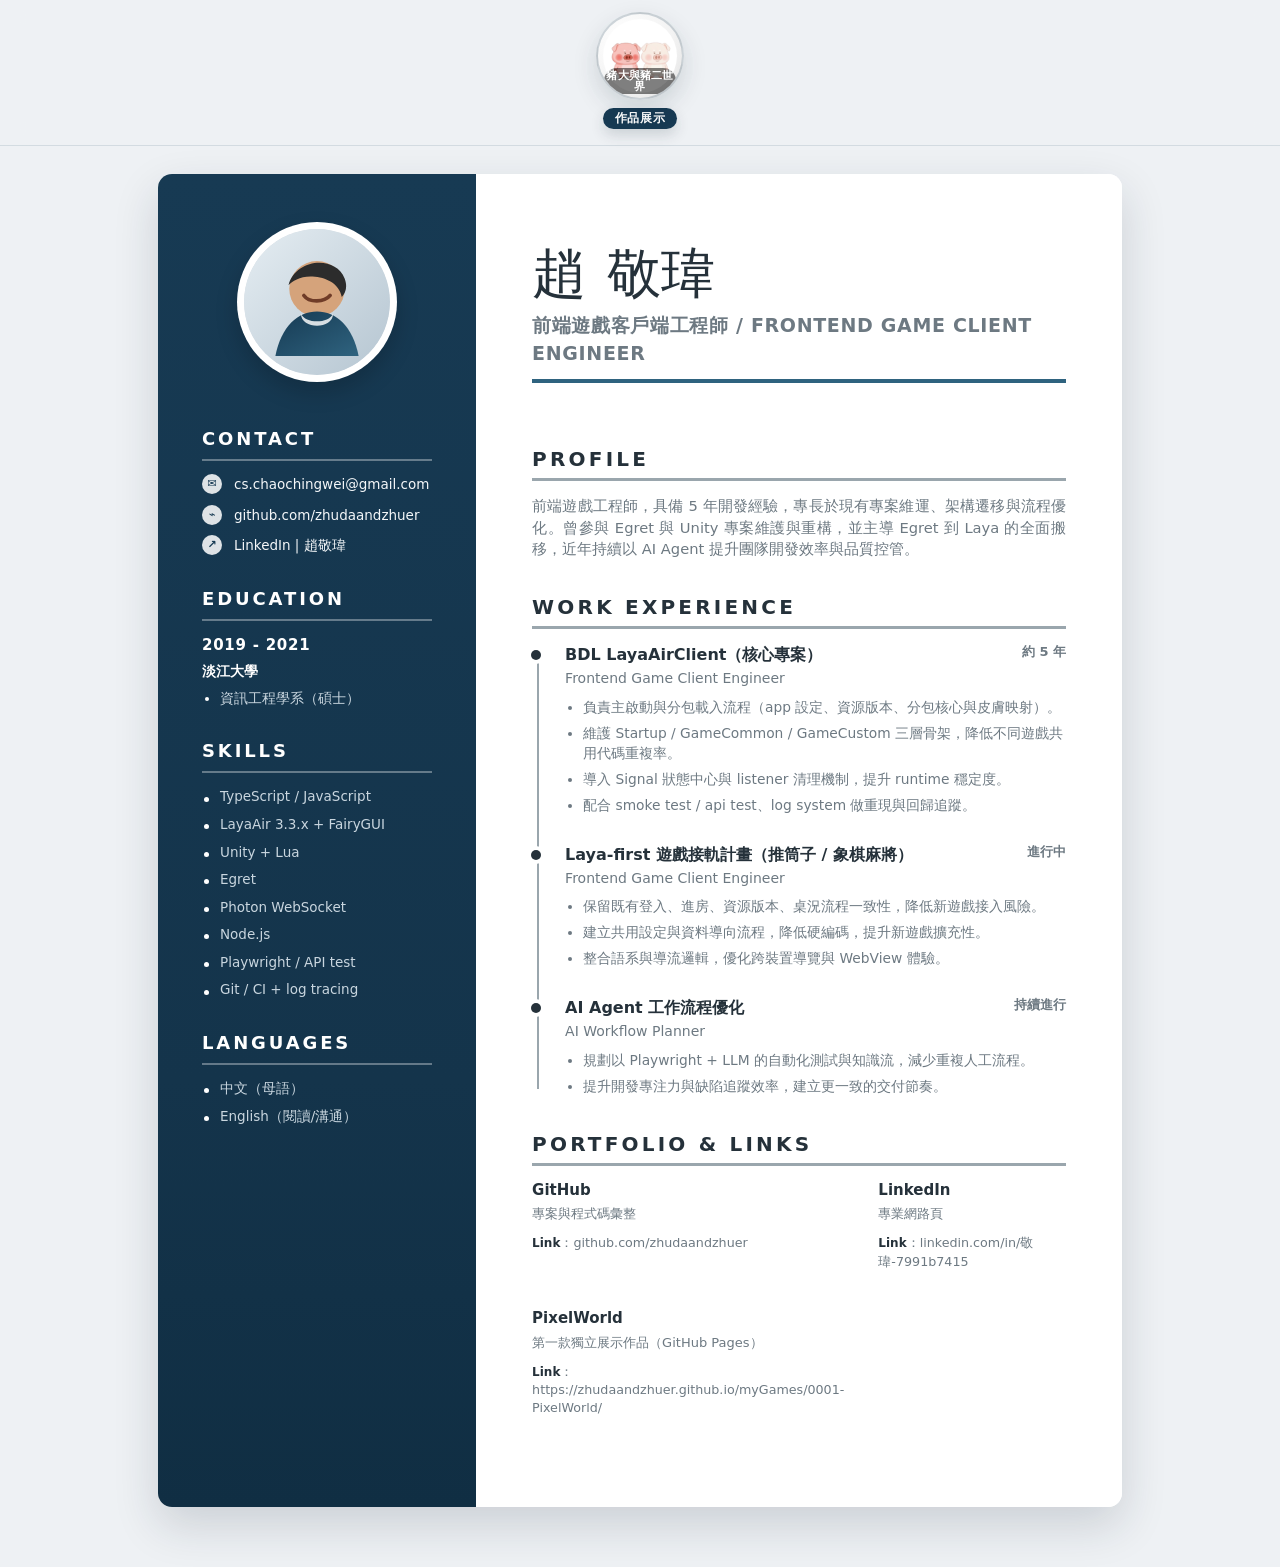
==== index.html @ 130a4094 "feat add game showcase badge and pulse on homepage entry" ====
<!doctype html>
<html lang="zh-Hant">
<head>
  <meta charset="utf-8" />
  <meta name="viewport" content="width=device-width, initial-scale=1" />
  <title>趙敬瑋 履歷 | Resume</title>
  <meta
    name="description"
    content="趙敬瑋的個人履歷，前端遊戲開發（LayaAir、Unity、TypeScript）"
  />
  <style>
    :root {
      --ink: #25313a;
      --muted: #6d7982;
      --line: #9aa6ad;
      --navy: #173a53;
      --navy-2: #214b67;
      --paper: #ffffff;
      --canvas: #eef1f4;
      --accent: #2f637f;
      --sidebar-text: #f4f7f9;
      --sidebar-soft: #c9d6df;
      --shadow: 0 18px 45px rgba(22, 39, 54, .16);
      --radius: 14px;
      --font: Inter, ui-sans-serif, system-ui, -apple-system, BlinkMacSystemFont, "Segoe UI", Arial, "Noto Sans TC", sans-serif;
    }

    * { box-sizing: border-box; }

    html { scroll-behavior: smooth; }

    body {
      margin: 0;
      background: var(--canvas);
      color: var(--ink);
      font-family: var(--font);
      line-height: 1.45;
    }

    a {
      color: inherit;
      text-decoration: none;
      text-underline-offset: 3px;
    }

    a:hover,
    a:focus-visible {
      text-decoration: underline;
    }

    .toolbar {
      position: sticky;
      top: 0;
      z-index: 10;
      display: flex;
      justify-content: center;
      align-items: center;
      gap: 10px;
      padding: 12px 12px 16px;
      background: rgba(238, 241, 244, .86);
      backdrop-filter: blur(12px);
      border-bottom: 1px solid rgba(23, 58, 83, .12);
    }

    .toolbar .game-entry-cta {
      display: inline-flex;
      flex-direction: column;
      align-items: center;
      gap: 8px;
    }

    .toolbar a {
      width: 88px;
      height: 88px;
      border: 2px solid rgba(23, 58, 83, .2);
      border-radius: 50%;
      background: #fff;
      color: inherit;
      display: inline-flex;
      align-items: center;
      justify-content: center;
      text-decoration: none;
      box-shadow: 0 10px 24px rgba(22, 39, 54, .15);
      overflow: hidden;
      padding: 0;
      position: relative;
      transition: transform .15s ease, border-color .15s ease, box-shadow .15s ease;
    }

    .toolbar a:hover,
    .toolbar a:focus-visible {
      transform: translateY(-1px);
      border-color: var(--accent);
      box-shadow: 0 14px 24px rgba(22, 39, 54, .2);
      outline: none;
    }

    .toolbar .game-pulse {
      position: absolute;
      inset: -6px;
      border-radius: 50%;
      border: 2px solid rgba(47, 99, 127, 0.22);
      pointer-events: none;
      animation: game-pulse-ring 2.2s infinite;
    }

    .toolbar a::before {
      content: "";
      position: absolute;
      inset: 6px;
      border: 1px solid rgba(47, 99, 127, 0.22);
      border-radius: 50%;
      background: radial-gradient(circle at 30% 30%, rgba(255, 255, 255, 0.95), rgba(230, 230, 230, 0.75) 50%, rgba(210, 210, 210, 0.55) 100%);
      pointer-events: none;
    }

    .toolbar a:hover::before,
    .toolbar a:focus-visible::before {
      border-color: rgba(47, 99, 127, 0.45);
    }

    .toolbar .game-entry-wrap:hover .game-pulse,
    .toolbar .game-entry-wrap:focus-visible .game-pulse {
      animation-duration: 1.2s;
    }

    .toolbar .game-entry {
      width: calc(100% - 10px);
      height: calc(100% - 10px);
      object-fit: cover;
      object-position: center;
      display: block;
      border-radius: 50%;
      margin: 5px;
      position: relative;
      z-index: 2;
    }

    .toolbar .game-entry-label {
      position: absolute;
      width: 1px;
      height: 1px;
      padding: 0;
      margin: -1px;
      overflow: hidden;
      clip: rect(0, 0, 0, 0);
      border: 0;
      white-space: nowrap;
    }

    .toolbar .game-entry-wrap {
      position: relative;
      width: 88px;
      height: 88px;
      border-radius: 50%;
      display: inline-flex;
      align-items: center;
      justify-content: center;
      overflow: hidden;
      background: radial-gradient(circle at 30% 30%, #ffffff, #f3f3f3 60%, #dedede 100%);
      text-decoration: none;
    }

    .toolbar .game-entry-wrap:hover {
      text-decoration: none;
    }

    .toolbar .game-entry-wrap::after {
      content: "豬大與豬二世界";
      position: absolute;
      inset: auto 6px 4px 6px;
      padding: 2px 0;
      background: rgba(0, 0, 0, .5);
      border-radius: 999px;
      color: #fff;
      font-size: 11px;
      font-weight: 700;
      line-height: 1;
      text-align: center;
      letter-spacing: .02em;
      pointer-events: none;
      z-index: 3;
    }

    .toolbar .game-entry-badge {
      background: #173a53;
      color: #fff;
      border-radius: 999px;
      padding: 4px 12px;
      font: 700 12px/1.1 var(--font);
      letter-spacing: .06em;
      text-transform: uppercase;
      box-shadow: 0 6px 14px rgba(22, 39, 54, .16);
    }

    @keyframes game-pulse-ring {
      0% {
        transform: scale(0.92);
        opacity: .65;
      }
      72% {
        transform: scale(1.2);
        opacity: 0;
      }
      100% {
        transform: scale(0.92);
        opacity: 0;
      }
    }

    .sheet {
      width: min(100%, 1000px);
      margin: 28px auto 60px;
      padding: 0 18px;
    }

    .resume {
      width: 100%;
      min-height: 1180px;
      display: grid;
      grid-template-columns: 33% 67%;
      background: var(--paper);
      border-radius: var(--radius);
      overflow: hidden;
      box-shadow: var(--shadow);
    }

    .sidebar {
      background: linear-gradient(180deg, var(--navy), #14344b 68%, #102e43);
      color: var(--sidebar-text);
      padding: 48px 44px 44px;
    }

    .main {
      padding: 74px 56px 48px;
      background: #fff;
    }

    .avatar {
      width: 160px;
      height: 160px;
      margin: 0 auto 48px;
      border-radius: 50%;
      padding: 7px;
      background: #fff;
      box-shadow: 0 10px 22px rgba(0,0,0,.18);
    }

    .avatar svg {
      width: 100%;
      height: 100%;
      display: block;
      border-radius: 50%;
      background: #d7dfe5;
    }

    .section {
      margin: 0 0 34px;
    }

    .main .section {
      margin-bottom: 38px;
    }

    .section-title {
      margin: 0 0 14px;
      font-size: 20px;
      letter-spacing: .16em;
      text-transform: uppercase;
      font-weight: 900;
      line-height: 1;
    }

    .sidebar .section-title {
      color: #fff;
      padding-bottom: 11px;
      border-bottom: 2px solid rgba(255,255,255,.34);
      font-size: 18px;
    }

    .main .section-title {
      color: var(--ink);
      padding-bottom: 9px;
      border-bottom: 3px solid var(--line);
    }

    .hero {
      margin-bottom: 66px;
    }

    .name {
      margin: 0;
      font-size: clamp(37px, 5vw, 54px);
      line-height: .98;
      letter-spacing: .015em;
      font-weight: 900;
      text-transform: uppercase;
    }

    .name span {
      font-weight: 350;
    }

    .role {
      width: fit-content;
      margin: 11px 0 0;
      padding-bottom: 12px;
      border-bottom: 4px solid var(--accent);
      color: var(--muted);
      font-size: 19px;
      letter-spacing: .035em;
      text-transform: uppercase;
      font-weight: 650;
    }

    .contact-list,
    .plain-list,
    .bullet-list {
      list-style: none;
      padding: 0;
      margin: 0;
    }

    .contact-list li { margin: 11px 0; }

    .contact-link {
      display: grid;
      grid-template-columns: 22px 1fr;
      gap: 10px;
      align-items: start;
      color: var(--sidebar-text);
      font-size: 13.5px;
      word-break: break-word;
    }

    .icon {
      display: inline-flex;
      align-items: center;
      justify-content: center;
      width: 20px;
      height: 20px;
      margin-top: -1px;
      border-radius: 50%;
      color: var(--navy);
      background: rgba(255,255,255,.86);
      font-size: 11px;
      font-weight: 900;
      flex: 0 0 auto;
    }

    .edu-item { margin: 0 0 23px; }

    .years {
      display: block;
      color: #fff;
      font-size: 15px;
      font-weight: 900;
      letter-spacing: .05em;
    }

    .school {
      margin: 4px 0 3px;
      color: #fff;
      font-size: 14px;
      font-weight: 900;
      text-transform: uppercase;
    }

    .small-bullets {
      margin: 8px 0 0;
      padding-left: 18px;
      color: var(--sidebar-soft);
      font-size: 13.5px;
    }

    .small-bullets li { margin: 4px 0; }

    .plain-list li {
      position: relative;
      margin: 8px 0;
      padding-left: 18px;
      color: var(--sidebar-soft);
      font-size: 13.5px;
    }

    .plain-list li::before,
    .small-bullets li::marker {
      color: #fff;
    }

    .plain-list li::before {
      content: "";
      position: absolute;
      top: .68em;
      left: 2px;
      width: 5px;
      height: 5px;
      border-radius: 50%;
      background: #fff;
    }

    .profile-text {
      margin: 0;
      color: var(--muted);
      font-size: 14.7px;
      text-align: justify;
    }

    .timeline {
      position: relative;
      margin: 0;
      padding: 0 0 0 33px;
      list-style: none;
    }

    .timeline::before {
      content: "";
      position: absolute;
      top: 7px;
      bottom: 7px;
      left: 5px;
      width: 2px;
      background: var(--line);
    }

    .job {
      position: relative;
      margin: 0 0 28px;
      padding-left: 0;
    }

    .job::before {
      content: "";
      position: absolute;
      top: 7px;
      left: -34px;
      width: 10px;
      height: 10px;
      border-radius: 50%;
      background: var(--ink);
      box-shadow: 0 0 0 4px #fff;
    }

    .job-head {
      display: grid;
      grid-template-columns: 1fr auto;
      gap: 20px;
      align-items: start;
      margin-bottom: 8px;
    }

    .company {
      display: block;
      color: var(--ink);
      font-weight: 900;
      font-size: 16px;
    }

    .job-title {
      display: block;
      color: var(--muted);
      font-size: 14px;
      margin-top: 2px;
    }

    .date {
      color: var(--muted);
      font-size: 13px;
      font-weight: 800;
      text-transform: uppercase;
      white-space: nowrap;
    }

    .bullet-list {
      margin: 0;
      padding-left: 18px;
      list-style: disc;
      color: var(--muted);
      font-size: 13.8px;
    }

    .bullet-list li { margin: 6px 0; }

    .references {
      display: grid;
      grid-template-columns: repeat(2, 1fr);
      gap: 34px;
    }

    .reference-card h3 {
      margin: 0 0 4px;
      color: var(--ink);
      font-size: 15px;
    }

    .reference-card .position {
      color: var(--muted);
      font-size: 13px;
      margin-bottom: 10px;
    }

    .reference-card p {
      margin: 3px 0;
      color: var(--muted);
      font-size: 12.7px;
    }

    .reference-card strong {
      color: var(--ink);
      font-size: 12px;
    }

    [data-edit="true"][contenteditable="true"] {
      outline: 1.5px dashed rgba(47, 99, 127, .55);
      outline-offset: 3px;
      border-radius: 4px;
      background: rgba(47, 99, 127, .06);
    }

    .editing-tip {
      display: none;
      position: fixed;
      right: 18px;
      bottom: 18px;
      z-index: 11;
      max-width: 320px;
      padding: 12px 14px;
      border-radius: 12px;
      background: #fff;
      color: var(--ink);
      box-shadow: var(--shadow);
      font-size: 13px;
      border: 1px solid rgba(23, 58, 83, .16);
    }

    body.is-editing .editing-tip { display: block; }

    @media (max-width: 800px) {
      .toolbar {
        flex-wrap: wrap;
      }

      .sheet {
        margin-top: 14px;
        padding: 0;
      }

      .resume {
        grid-template-columns: 1fr;
        border-radius: 0;
      }

      .sidebar,
      .main {
        padding: 34px 28px;
      }

      .avatar {
        width: 126px;
        height: 126px;
        margin-bottom: 28px;
      }

      .hero { margin-bottom: 38px; }

      .job-head {
        grid-template-columns: 1fr;
        gap: 2px;
      }

      .date { white-space: normal; }

      .references {
        grid-template-columns: 1fr;
        gap: 20px;
      }
    }

    @page {
      size: A4;
      margin: 0;
    }

    @media print {
      html,
      body {
        width: 210mm;
        min-height: 297mm;
        background: #fff;
      }

      body {
        -webkit-print-color-adjust: exact;
        print-color-adjust: exact;
      }

      .toolbar,
      .editing-tip {
        display: none !important;
      }

      .sheet {
        width: 210mm;
        margin: 0;
        padding: 0;
      }

      .resume {
        min-height: 297mm;
        border-radius: 0;
        box-shadow: none;
      }

      .sidebar {
        padding: 39px 34px 34px;
      }

      .main {
        padding: 61px 42px 38px;
      }

      .avatar {
        width: 132px;
        height: 132px;
        margin-bottom: 34px;
      }

      .name { font-size: 40px; }
      .role { font-size: 15px; }
      .section-title { font-size: 16px; }
      .sidebar .section-title { font-size: 15px; }
      .profile-text, .bullet-list { font-size: 12px; }
      .contact-link, .plain-list li, .small-bullets { font-size: 11.5px; }
      .job { margin-bottom: 19px; }

      a { text-decoration: none !important; }
      [contenteditable="true"] { outline: none !important; background: transparent !important; }
    }
  </style>
</head>
<body>
  <div class="toolbar" aria-label="Game entry">
    <div class="game-entry-cta">
      <a
        class="game-entry-wrap"
        href="https://zhudaandzhuer.github.io/myGames/0001-PixelWorld/index.html"
        target="_blank"
        rel="noopener"
        title="前往 PixelWorld 單機版（作品展示）"
        aria-label="前往 PixelWorld 單機版（作品展示）">
        <span class="game-pulse" aria-hidden="true"></span>
        <img
          class="game-entry"
          src="./myGames/0001-PixelWorld/images/zhuda-zhuer-favicon-256.png"
          alt="PixelWorld 遊戲按鈕">
        <span class="game-entry-label">前往 PixelWorld 單機版</span>
      </a>
      <span class="game-entry-badge">作品展示</span>
    </div>
  </div>

  <main class="sheet">
    <article class="resume" id="resume" itemscope itemtype="https://schema.org/Person">
      <aside class="sidebar" aria-label="Sidebar resume information">
        <div class="avatar" aria-label="Profile photo placeholder">
          <svg viewBox="0 0 200 200" role="img" aria-labelledby="avatarTitle avatarDesc">
            <title id="avatarTitle">Profile photo placeholder</title>
            <desc id="avatarDesc">Replace this SVG with your own photo if needed.</desc>
            <defs>
              <linearGradient id="bg" x1="0" y1="0" x2="1" y2="1">
                <stop offset="0" stop-color="#e5edf2" />
                <stop offset="1" stop-color="#b5c5d1" />
              </linearGradient>
              <linearGradient id="shirt" x1="0" y1="0" x2="1" y2="1">
                <stop offset="0" stop-color="#163a53" />
                <stop offset="1" stop-color="#2f637f" />
              </linearGradient>
            </defs>
            <circle cx="100" cy="100" r="100" fill="url(#bg)" />
            <circle cx="100" cy="82" r="38" fill="#d5a37b" />
            <path d="M61 77c9-36 64-42 77-9 6 16-4 25-4 25-4-19-22-27-40-28-16-1-28 6-33 12z" fill="#2c2c2c" />
            <path d="M43 174c8-41 31-61 57-61s49 20 57 61" fill="url(#shirt)" />
            <path d="M78 116c6 14 38 14 44 0 0 22-44 22-44 0z" fill="#fff" opacity=".82" />
            <path d="M82 91c7 10 28 10 36 0" fill="none" stroke="#6f3c28" stroke-width="5" stroke-linecap="round" />
          </svg>
        </div>

        <section class="section" id="contact">
          <h2 class="section-title">Contact</h2>
          <ul class="contact-list">
            <li>
              <a class="contact-link" data-link="email" href="mailto:hello@reallygreatsite.com" aria-label="Send email">
                <span class="icon" aria-hidden="true">✉</span>
                <span class="link-text" data-edit="true">cs.chaochingwei@gmail.com</span>
              </a>
            </li>
            <li>
              <a class="contact-link" data-link="web" href="https://github.com/zhudaandzhuer" target="_blank" rel="noopener" aria-label="Open GitHub profile">
                <span class="icon" aria-hidden="true">⌁</span>
                <span class="link-text" data-edit="true">github.com/zhudaandzhuer</span>
              </a>
            </li>
            <li>
              <a class="contact-link" data-link="web" href="https://www.linkedin.com/in/%E6%95%AC%E7%91%8B-%E8%B6%99-7991b7415/" target="_blank" rel="noopener" aria-label="Open LinkedIn profile">
                <span class="icon" aria-hidden="true">↗</span>
                <span class="link-text" data-edit="true">LinkedIn | 趙敬瑋</span>
              </a>
            </li>
          </ul>
        </section>

        <section class="section" id="education">
          <h2 class="section-title">Education</h2>
          <div class="edu-item">
            <span class="years" data-edit="true">2019 - 2021</span>
            <p class="school" data-edit="true">淡江大學</p>
            <ul class="small-bullets">
              <li data-edit="true">資訊工程學系（碩士）</li>
            </ul>
          </div>
        </section>

        <section class="section" id="skills">
          <h2 class="section-title">Skills</h2>
          <ul class="plain-list">
            <li data-edit="true">TypeScript / JavaScript</li>
            <li data-edit="true">LayaAir 3.3.x + FairyGUI</li>
            <li data-edit="true">Unity + Lua</li>
            <li data-edit="true">Egret</li>
            <li data-edit="true">Photon WebSocket</li>
            <li data-edit="true">Node.js</li>
            <li data-edit="true">Playwright / API test</li>
            <li data-edit="true">Git / CI + log tracing</li>
          </ul>
        </section>

        <section class="section" id="languages">
          <h2 class="section-title">Languages</h2>
          <ul class="plain-list">
            <li data-edit="true">中文（母語）</li>
            <li data-edit="true">English（閱讀/溝通）</li>
          </ul>
        </section>
      </aside>

      <section class="main" aria-label="Main resume content">
        <header class="hero">
          <h1 class="name" itemprop="name"><span data-edit="true">趙</span> <span data-edit="true">敬瑋</span></h1>
          <p class="role" itemprop="jobTitle" data-edit="true">前端遊戲客戶端工程師 / Frontend Game Client Engineer</p>
        </header>

        <section class="section" id="profile">
          <h2 class="section-title">Profile</h2>
          <p class="profile-text" itemprop="description" data-edit="true">
            前端遊戲工程師，具備 5 年開發經驗，專長於現有專案維運、架構遷移與流程優化。曾參與 Egret 與 Unity 專案維護與重構，並主導
            Egret 到 Laya 的全面搬移，近年持續以 AI Agent 提升團隊開發效率與品質控管。
          </p>
        </section>

        <section class="section" id="work-experience">
          <h2 class="section-title">Work Experience</h2>
          <ol class="timeline">
            <li class="job" itemprop="worksFor" itemscope itemtype="https://schema.org/Organization">
              <div class="job-head">
                <div>
                  <span class="company" itemprop="name" data-edit="true">BDL LayaAirClient（核心專案）</span>
                  <span class="job-title" data-edit="true">Frontend Game Client Engineer</span>
                </div>
                <span class="date" data-edit="true">約 5 年</span>
              </div>
              <ul class="bullet-list">
                <li data-edit="true">負責主啟動與分包載入流程（app 設定、資源版本、分包核心與皮膚映射）。</li>
                <li data-edit="true">維護 Startup / GameCommon / GameCustom 三層骨架，降低不同遊戲共用代碼重複率。</li>
                <li data-edit="true">導入 Signal 狀態中心與 listener 清理機制，提升 runtime 穩定度。</li>
                <li data-edit="true">配合 smoke test / api test、log system 做重現與回歸追蹤。</li>
              </ul>
            </li>

            <li class="job" itemprop="worksFor" itemscope itemtype="https://schema.org/Organization">
              <div class="job-head">
                <div>
                  <span class="company" itemprop="name" data-edit="true">Laya-first 遊戲接軌計畫（推筒子 / 象棋麻將）</span>
                  <span class="job-title" data-edit="true">Frontend Game Client Engineer</span>
                </div>
                <span class="date" data-edit="true">進行中</span>
              </div>
              <ul class="bullet-list">
                <li data-edit="true">保留既有登入、進房、資源版本、桌況流程一致性，降低新遊戲接入風險。</li>
                <li data-edit="true">建立共用設定與資料導向流程，降低硬編碼，提升新遊戲擴充性。</li>
                <li data-edit="true">整合語系與導流邏輯，優化跨裝置導覽與 WebView 體驗。</li>
              </ul>
            </li>

            <li class="job" itemprop="worksFor" itemscope itemtype="https://schema.org/Organization">
              <div class="job-head">
                <div>
                  <span class="company" itemprop="name" data-edit="true">AI Agent 工作流程優化</span>
                  <span class="job-title" data-edit="true">AI Workflow Planner</span>
                </div>
                <span class="date" data-edit="true">持續進行</span>
              </div>
              <ul class="bullet-list">
                <li data-edit="true">規劃以 Playwright + LLM 的自動化測試與知識流，減少重複人工流程。</li>
                <li data-edit="true">提升開發專注力與缺陷追蹤效率，建立更一致的交付節奏。</li>
              </ul>
            </li>
          </ol>
        </section>

        <section class="section" id="references">
          <h2 class="section-title">Portfolio & Links</h2>
          <div class="references">
            <div class="reference-card">
              <h3 data-edit="true">GitHub</h3>
              <div class="position" data-edit="true">專案與程式碼彙整</div>
              <p><strong>Link</strong>：<a data-link="web" href="https://github.com/zhudaandzhuer"><span class="link-text" data-edit="true">github.com/zhudaandzhuer</span></a></p>
            </div>
            <div class="reference-card">
              <h3 data-edit="true">LinkedIn</h3>
              <div class="position" data-edit="true">專業網路頁</div>
              <p><strong>Link</strong>：<a data-link="web" href="https://www.linkedin.com/in/%E6%95%AC%E7%91%8B-%E8%B6%99-7991b7415/"><span class="link-text" data-edit="true">linkedin.com/in/敬瑋-7991b7415</span></a></p>
            </div>
            <div class="reference-card">
              <h3 data-edit="true">PixelWorld</h3>
              <div class="position" data-edit="true">第一款獨立展示作品（GitHub Pages）</div>
              <p><strong>Link</strong>：<a data-link="web" href="https://zhudaandzhuer.github.io/myGames/0001-PixelWorld/index.html"><span class="link-text" data-edit="true">https://zhudaandzhuer.github.io/myGames/0001-PixelWorld/</span></a></p>
            </div>
          </div>
        </section>
      </section>
    </article>
  </main>

  <div class="editing-tip" role="status" aria-live="polite">
    點選上方遊戲按鈕可進入「豬大與豬二世界」單機展示頁。
  </div>

  <script>
    (() => {
      const STORAGE_KEY = "single-file-resume-template-current";
      const resume = document.getElementById("resume");
      const originalResumeHtml = resume.innerHTML;
      let isEditing = false;
      let saveTimer = null;

      function safeStorageGet(key) {
        try { return localStorage.getItem(key); } catch (error) { return null; }
      }

      function safeStorageSet(key, value) {
        try { localStorage.setItem(key, value); } catch (error) { /* local file storage may be blocked */ }
      }

      function safeStorageRemove(key) {
        try { localStorage.removeItem(key); } catch (error) { /* local file storage may be blocked */ }
      }

      function getEditableText(link) {
        const node = link.querySelector(".link-text") || link;
        return node.textContent.trim();
      }

      function normaliseUrl(value) {
        const trimmed = value.trim();
        if (!trimmed) return "#";
        if (/^(https?:)?\/\//i.test(trimmed)) return trimmed.startsWith("//") ? `https:${trimmed}` : trimmed;
        if (/^[./]/.test(trimmed)) return trimmed;
        return `https://${trimmed}`;
      }

      function normalisePhone(value) {
        const trimmed = value.trim();
        const plus = trimmed.startsWith("+") ? "+" : "";
        const digits = trimmed.replace(/[^0-9]/g, "");
        return digits ? `tel:${plus}${digits}` : "#";
      }

      function syncLinks() {
        document.querySelectorAll("#resume [data-link]").forEach((link) => {
          const type = link.dataset.link;
          const text = getEditableText(link);

          if (type === "phone") link.href = normalisePhone(text);
          if (type === "email") link.href = text ? `mailto:${text.replace(/\s+/g, "")}` : "#";
          if (type === "web") link.href = normaliseUrl(text);
          if (type === "map") {
            const query = encodeURIComponent(text);
            link.href = query ? `https://www.google.com/maps/search/?api=1&query=${query}` : "#";
          }
        });
      }

      function persistResume() {
        syncLinks();
        safeStorageSet(STORAGE_KEY, resume.innerHTML);
      }

      function schedulePersist() {
        clearTimeout(saveTimer);
        saveTimer = setTimeout(persistResume, 250);
      }

      function setEditing(nextState) {
        isEditing = Boolean(nextState);
        document.body.classList.toggle("is-editing", isEditing);
        document.querySelectorAll("#resume [data-edit='true']").forEach((node) => {
          node.setAttribute("contenteditable", isEditing ? "true" : "false");
          node.setAttribute("spellcheck", "true");
        });
        if (!isEditing) persistResume();
      }

      function restoreSavedResume() {
        const saved = safeStorageGet(STORAGE_KEY);
        if (saved) resume.innerHTML = saved;
        syncLinks();
        setEditing(false);
      }

      resume.addEventListener("input", schedulePersist);
      resume.addEventListener("focusout", persistResume);

      resume.addEventListener("click", (event) => {
        if (!isEditing) return;
        const link = event.target.closest("a");
        if (link) event.preventDefault();
      });

      window.addEventListener("beforeprint", () => {
        persistResume();
        setEditing(false);
      });

      restoreSavedResume();
    })();
  </script>
</body>
</html>
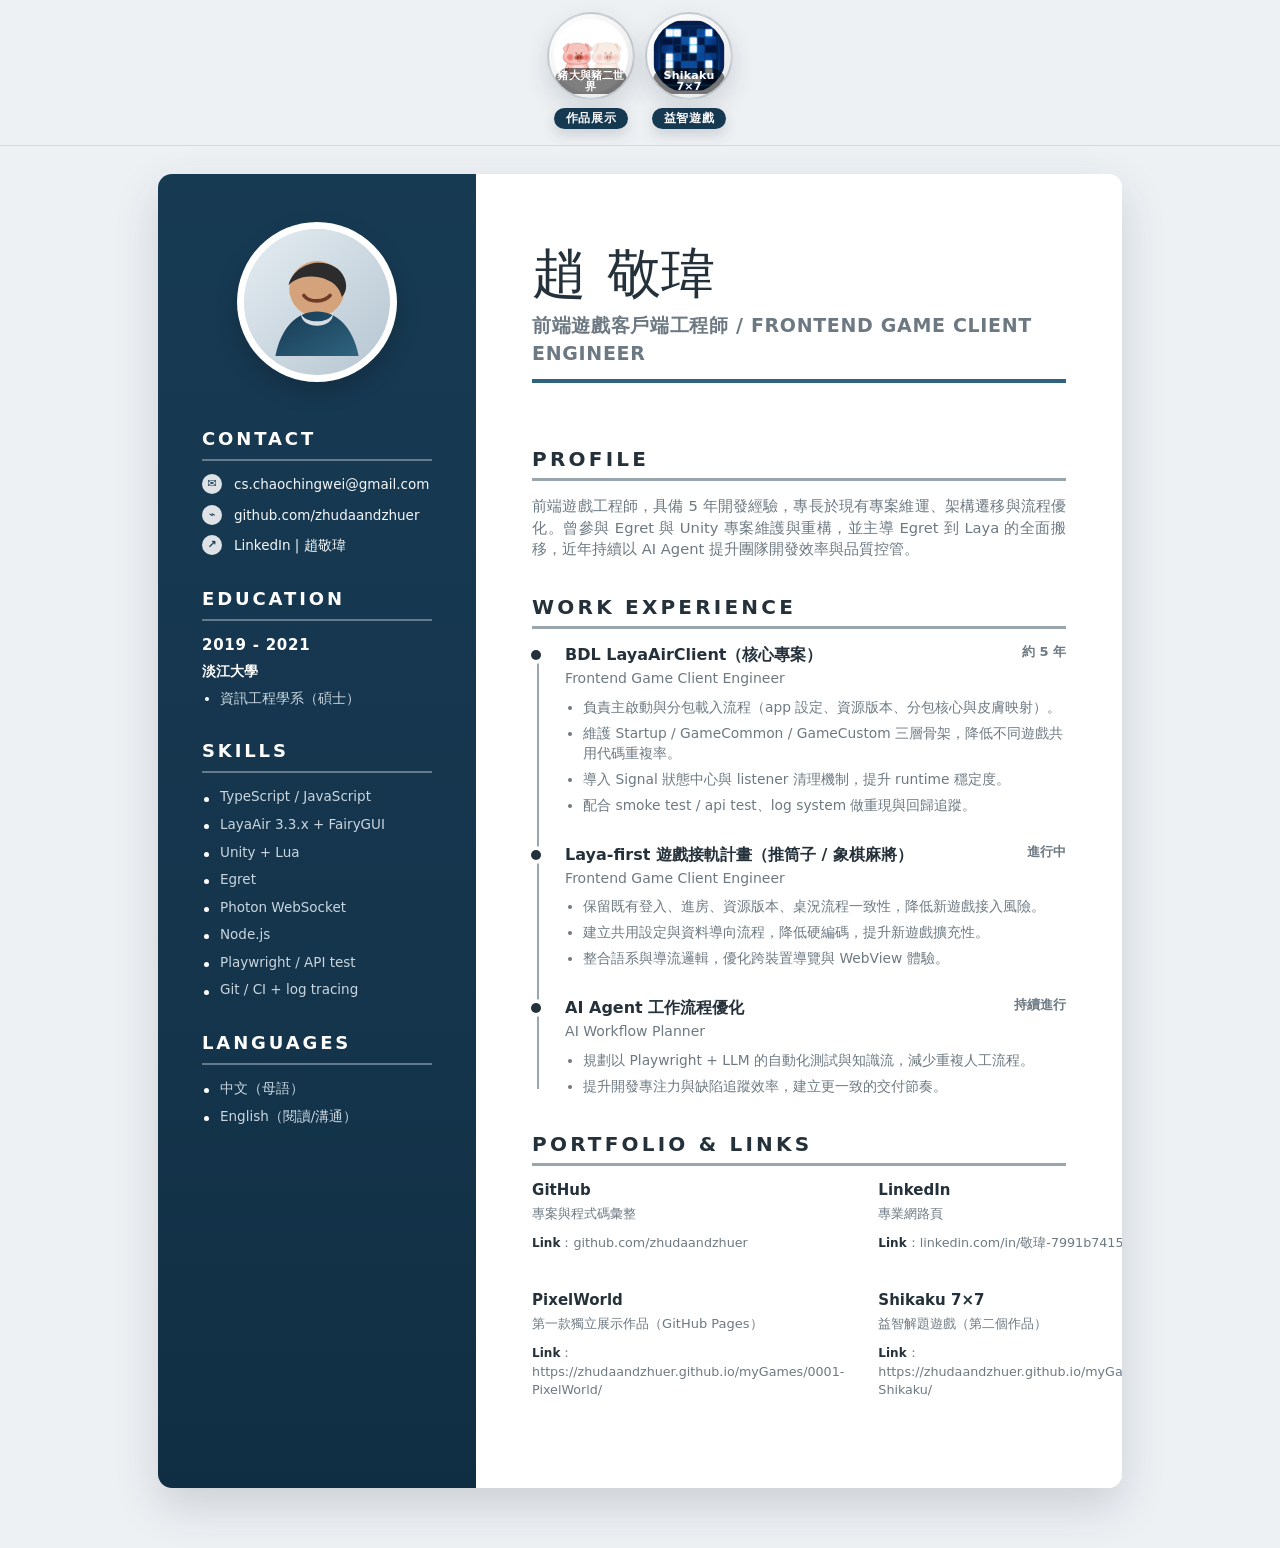
==== commit 2e23d2e6: "Add Shikaku game entry and favicon updates" ====
--- a/index.html
+++ b/index.html
@@ -4,6 +4,9 @@
   <meta charset="utf-8" />
   <meta name="viewport" content="width=device-width, initial-scale=1" />
   <title>趙敬瑋 履歷 | Resume</title>
+  <link rel="icon" type="image/png" sizes="256x256" href="./myGames/0001-PixelWorld/images/zhuda-zhuer-favicon-256.png">
+  <link rel="icon" type="image/png" href="./myGames/0001-PixelWorld/images/zhuda-zhuer-favicon.png">
+  <link rel="apple-touch-icon" sizes="180x180" href="./myGames/0001-PixelWorld/apple-touch-icon-180.png">
   <meta
     name="description"
     content="趙敬瑋的個人履歷，前端遊戲開發（LayaAir、Unity、TypeScript）"
@@ -56,6 +59,7 @@
       justify-content: center;
       align-items: center;
       gap: 10px;
+      flex-wrap: wrap;
       padding: 12px 12px 16px;
       background: rgba(238, 241, 244, .86);
       backdrop-filter: blur(12px);
@@ -136,6 +140,26 @@
       z-index: 2;
     }
 
+    .toolbar .game-entry-text {
+      width: calc(100% - 10px);
+      height: calc(100% - 10px);
+      margin: 5px;
+      border-radius: 50%;
+      background: linear-gradient(145deg, #1a4266, #245c84);
+      color: #fff;
+      font-size: 18px;
+      font-weight: 800;
+      display: inline-flex;
+      align-items: center;
+      justify-content: center;
+      position: relative;
+      z-index: 2;
+      letter-spacing: .08em;
+      text-align: center;
+      line-height: 1.1;
+      box-shadow: inset 0 0 0 2px rgba(255,255,255,.1);
+    }
+
     .toolbar .game-entry-label {
       position: absolute;
       width: 1px;
@@ -166,7 +190,7 @@
     }
 
     .toolbar .game-entry-wrap::after {
-      content: "豬大與豬二世界";
+      content: attr(data-label);
       position: absolute;
       inset: auto 6px 4px 6px;
       padding: 2px 0;
@@ -537,7 +561,7 @@
 
     @media (max-width: 800px) {
       .toolbar {
-        flex-wrap: wrap;
+        justify-content: flex-start;
       }
 
       .sheet {
@@ -643,6 +667,7 @@
     <div class="game-entry-cta">
       <a
         class="game-entry-wrap"
+        data-label="豬大與豬二世界"
         href="https://zhudaandzhuer.github.io/myGames/0001-PixelWorld/index.html"
         target="_blank"
         rel="noopener"
@@ -656,6 +681,24 @@
         <span class="game-entry-label">前往 PixelWorld 單機版</span>
       </a>
       <span class="game-entry-badge">作品展示</span>
+    </div>
+    <div class="game-entry-cta">
+      <a
+        class="game-entry-wrap"
+        data-label="Shikaku 7×7"
+        href="https://zhudaandzhuer.github.io/myGames/0002-Shikaku/index.html"
+        target="_blank"
+        rel="noopener"
+        title="前往 Shikaku 7×7 益智遊戲"
+        aria-label="前往 Shikaku 7×7 益智遊戲">
+        <span class="game-pulse" aria-hidden="true"></span>
+        <img
+          class="game-entry"
+          src="./myGames/0002-Shikaku/assets/shikaku-icon.png"
+          alt="Shikaku 7×7">
+        <span class="game-entry-label">前往 Shikaku 7×7</span>
+      </a>
+      <span class="game-entry-badge">益智遊戲</span>
     </div>
   </div>
 
@@ -825,6 +868,11 @@
               <div class="position" data-edit="true">第一款獨立展示作品（GitHub Pages）</div>
               <p><strong>Link</strong>：<a data-link="web" href="https://zhudaandzhuer.github.io/myGames/0001-PixelWorld/index.html"><span class="link-text" data-edit="true">https://zhudaandzhuer.github.io/myGames/0001-PixelWorld/</span></a></p>
             </div>
+            <div class="reference-card">
+              <h3 data-edit="true">Shikaku 7×7</h3>
+              <div class="position" data-edit="true">益智解題遊戲（第二個作品）</div>
+              <p><strong>Link</strong>：<a data-link="web" href="https://zhudaandzhuer.github.io/myGames/0002-Shikaku/index.html"><span class="link-text" data-edit="true">https://zhudaandzhuer.github.io/myGames/0002-Shikaku/</span></a></p>
+            </div>
           </div>
         </section>
       </section>
@@ -832,7 +880,7 @@
   </main>
 
   <div class="editing-tip" role="status" aria-live="polite">
-    點選上方遊戲按鈕可進入「豬大與豬二世界」單機展示頁。
+    點選上方遊戲按鈕可直接進入「豬大與豬二世界」與「Shikaku 7×7」作品。
   </div>
 
   <script>
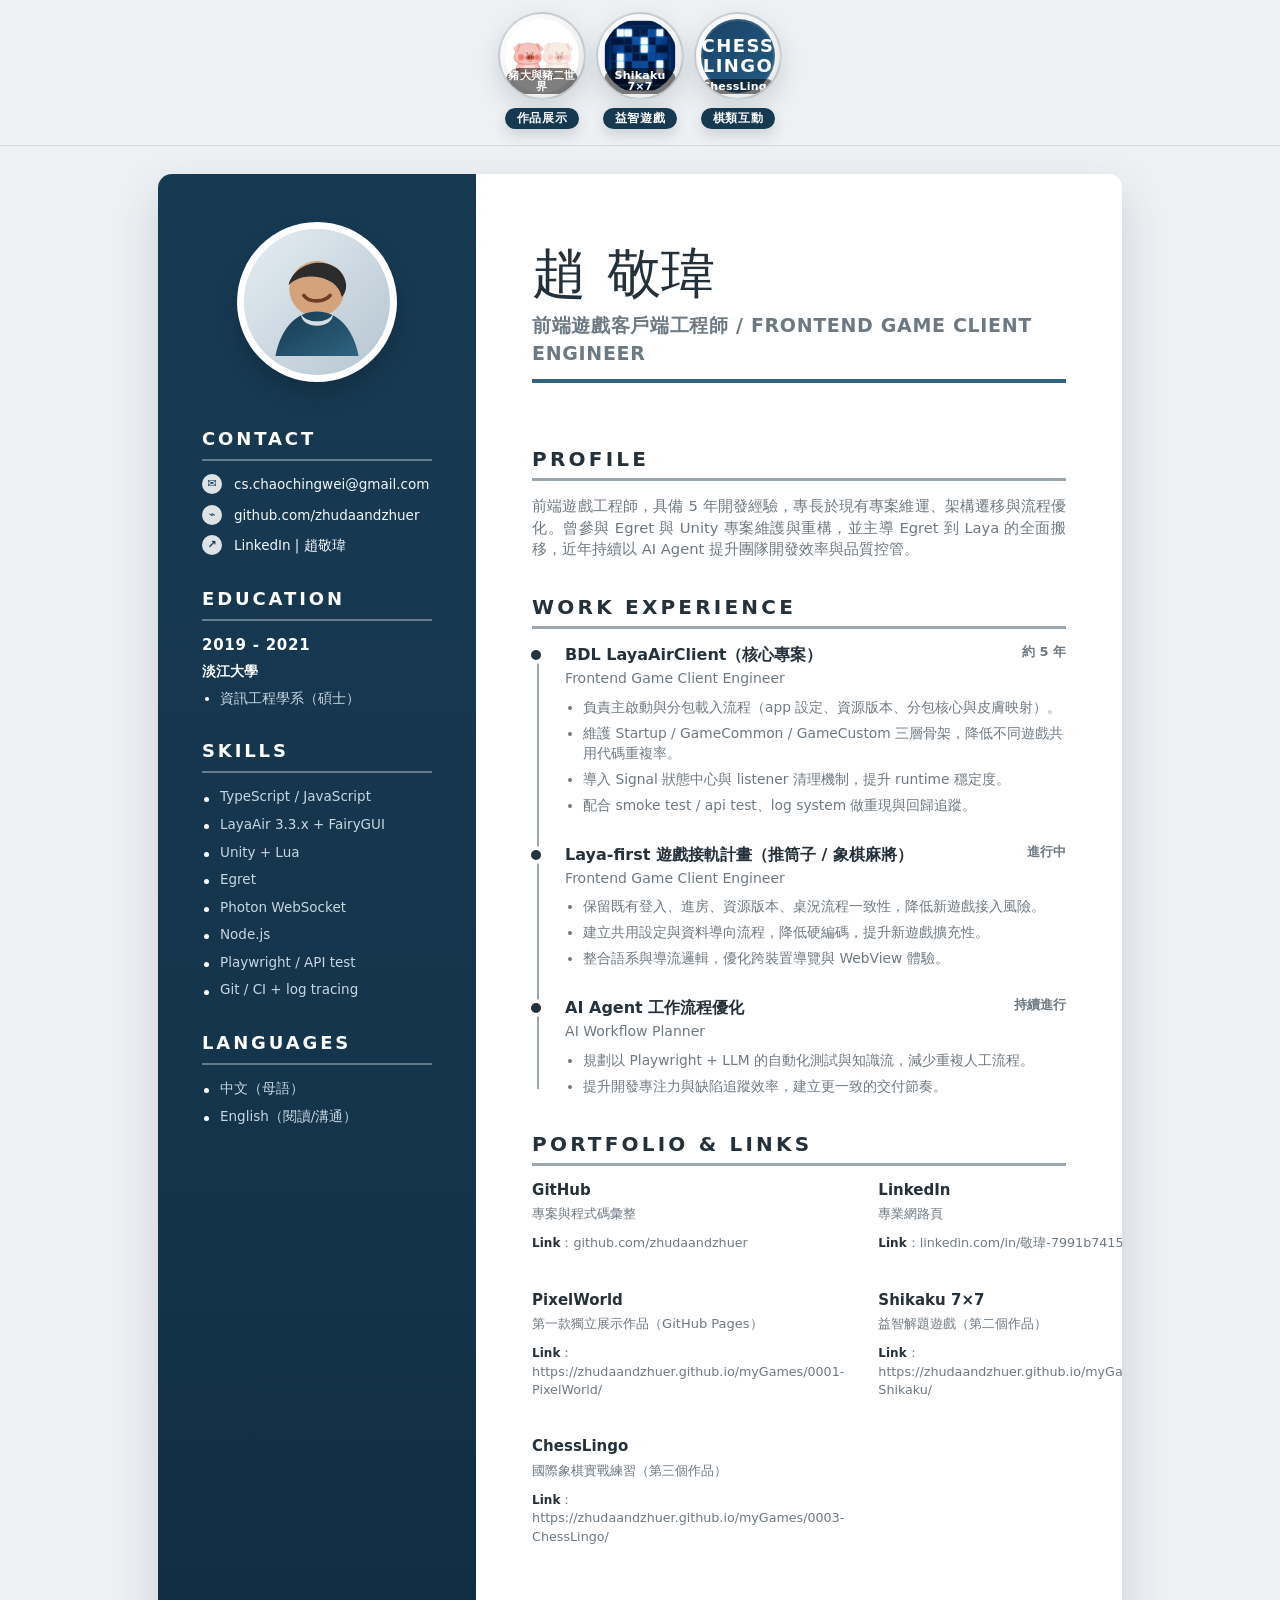
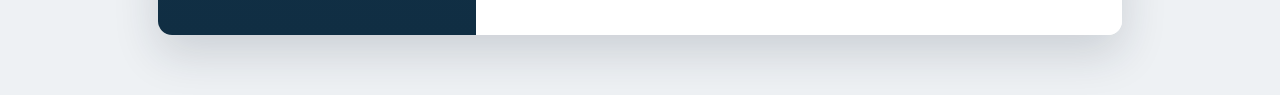
==== commit 5000e0ad: "Add ChessLingo favicon and homepage icon entry" ====
--- a/index.html
+++ b/index.html
@@ -700,6 +700,21 @@
       </a>
       <span class="game-entry-badge">益智遊戲</span>
     </div>
+    <div class="game-entry-cta">
+      <a
+        class="game-entry-wrap"
+        data-label="ChessLingo"
+        href="https://zhudaandzhuer.github.io/myGames/0003-ChessLingo/index.html"
+        target="_blank"
+        rel="noopener"
+        title="前往 ChessLingo 國際象棋實戰練習"
+        aria-label="前往 ChessLingo 國際象棋實戰練習">
+        <span class="game-pulse" aria-hidden="true"></span>
+        <span class="game-entry-text" aria-hidden="true">CHESS<br>LINGO</span>
+        <span class="game-entry-label">前往 ChessLingo</span>
+      </a>
+      <span class="game-entry-badge">棋類互動</span>
+    </div>
   </div>
 
   <main class="sheet">
@@ -873,6 +888,11 @@
               <div class="position" data-edit="true">益智解題遊戲（第二個作品）</div>
               <p><strong>Link</strong>：<a data-link="web" href="https://zhudaandzhuer.github.io/myGames/0002-Shikaku/index.html"><span class="link-text" data-edit="true">https://zhudaandzhuer.github.io/myGames/0002-Shikaku/</span></a></p>
             </div>
+            <div class="reference-card">
+              <h3 data-edit="true">ChessLingo</h3>
+              <div class="position" data-edit="true">國際象棋實戰練習（第三個作品）</div>
+              <p><strong>Link</strong>：<a data-link="web" href="https://zhudaandzhuer.github.io/myGames/0003-ChessLingo/index.html"><span class="link-text" data-edit="true">https://zhudaandzhuer.github.io/myGames/0003-ChessLingo/</span></a></p>
+            </div>
           </div>
         </section>
       </section>
@@ -880,7 +900,7 @@
   </main>
 
   <div class="editing-tip" role="status" aria-live="polite">
-    點選上方遊戲按鈕可直接進入「豬大與豬二世界」與「Shikaku 7×7」作品。
+    點選上方遊戲按鈕可直接進入「豬大與豬二世界」「Shikaku 7×7」與「ChessLingo」作品。
   </div>
 
   <script>
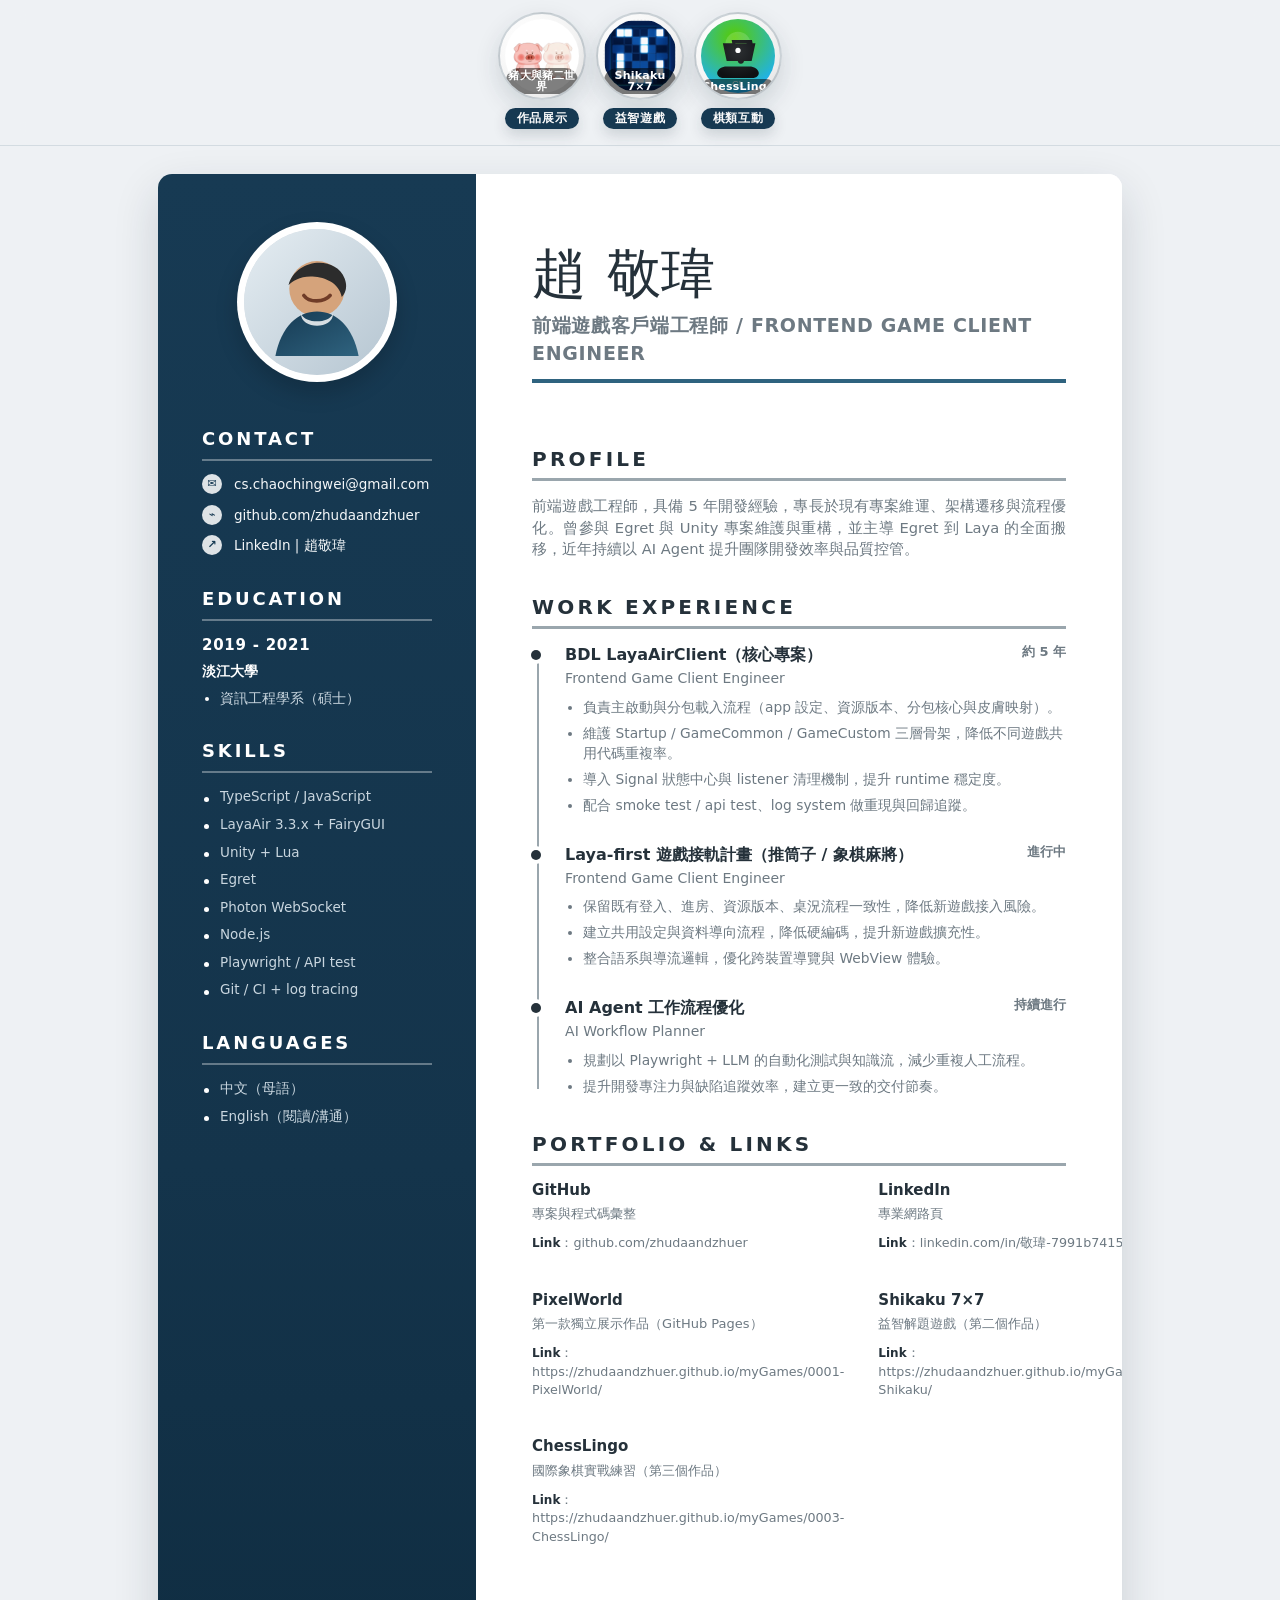
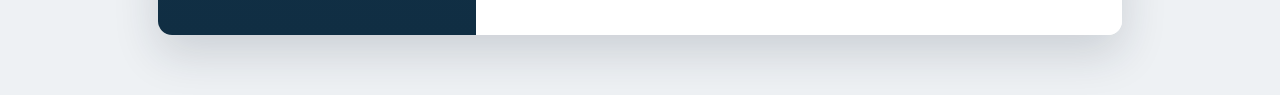
==== commit 4f132433: "Use ChessLingo favicon in homepage entry" ====
--- a/index.html
+++ b/index.html
@@ -710,7 +710,10 @@
         title="前往 ChessLingo 國際象棋實戰練習"
         aria-label="前往 ChessLingo 國際象棋實戰練習">
         <span class="game-pulse" aria-hidden="true"></span>
-        <span class="game-entry-text" aria-hidden="true">CHESS<br>LINGO</span>
+        <img
+          class="game-entry"
+          src="./myGames/0003-ChessLingo/assets/chesslingo-favicon.svg"
+          alt="ChessLingo">
         <span class="game-entry-label">前往 ChessLingo</span>
       </a>
       <span class="game-entry-badge">棋類互動</span>
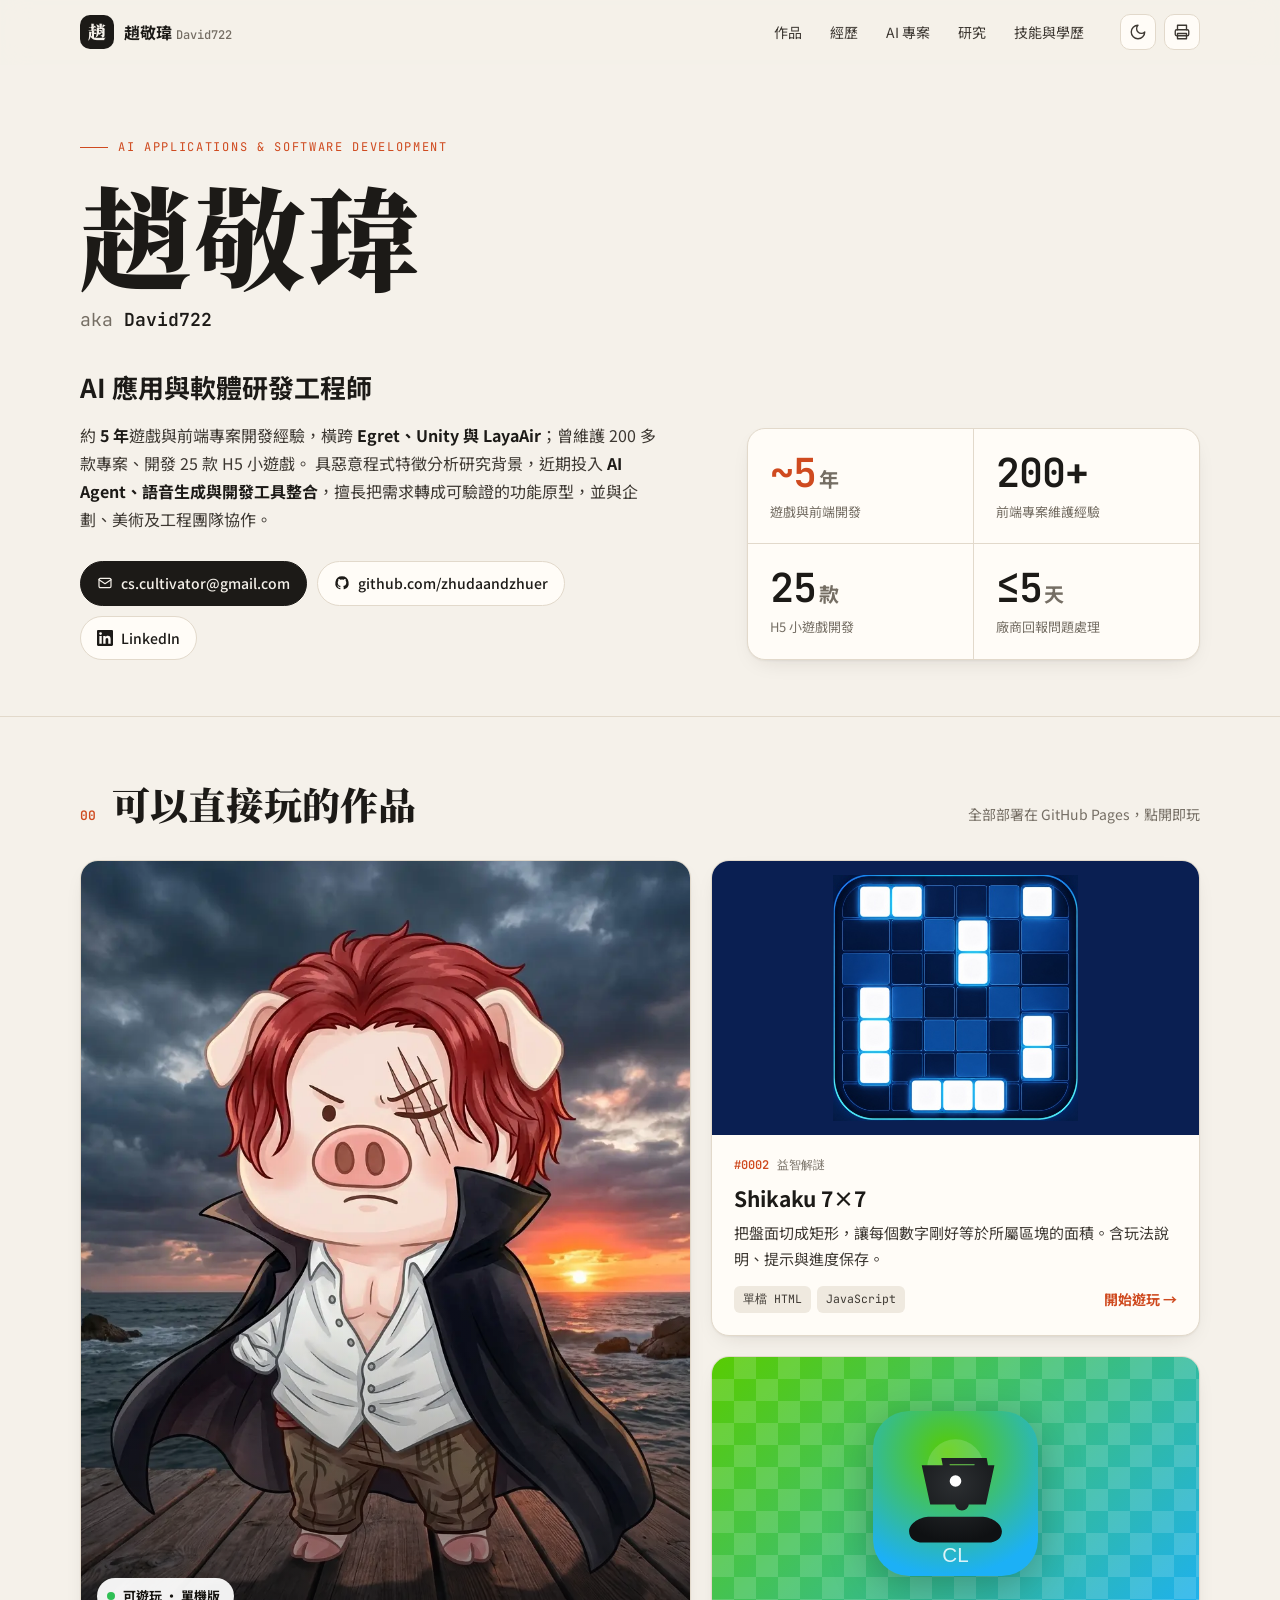
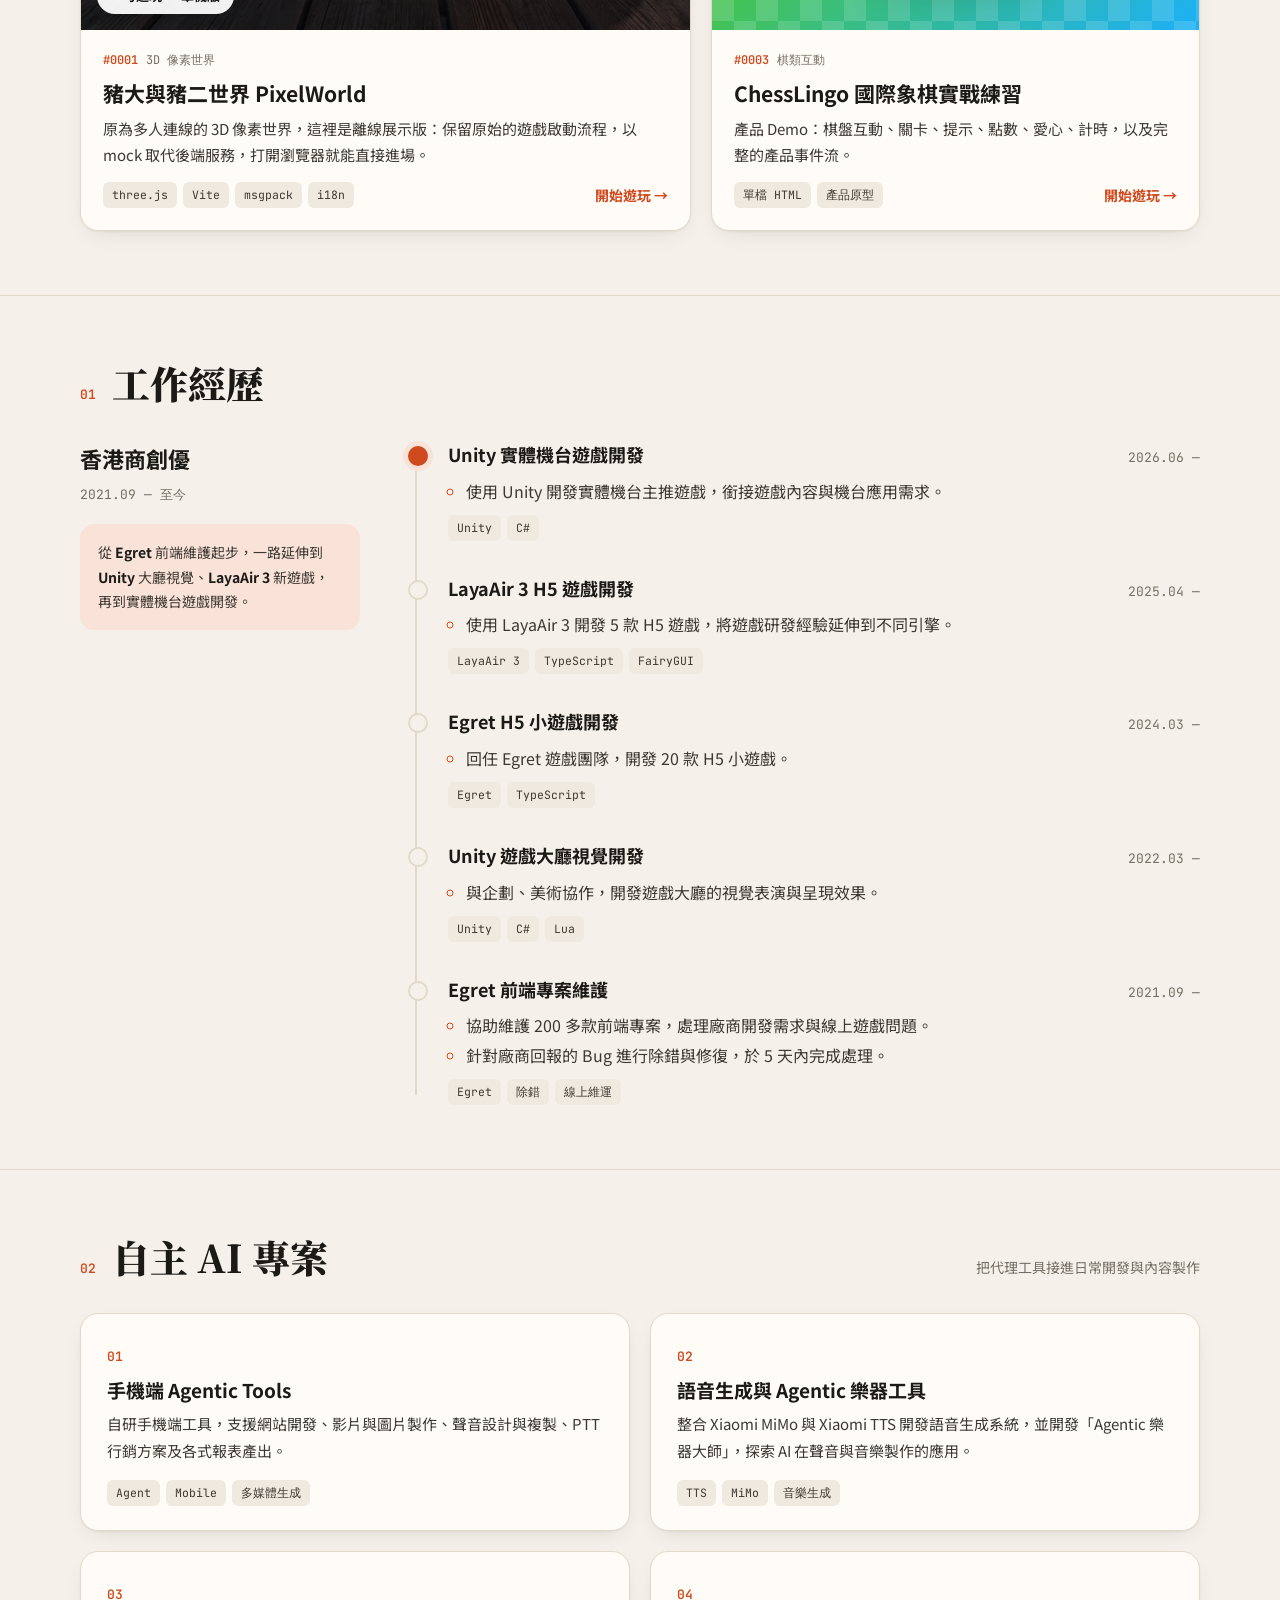
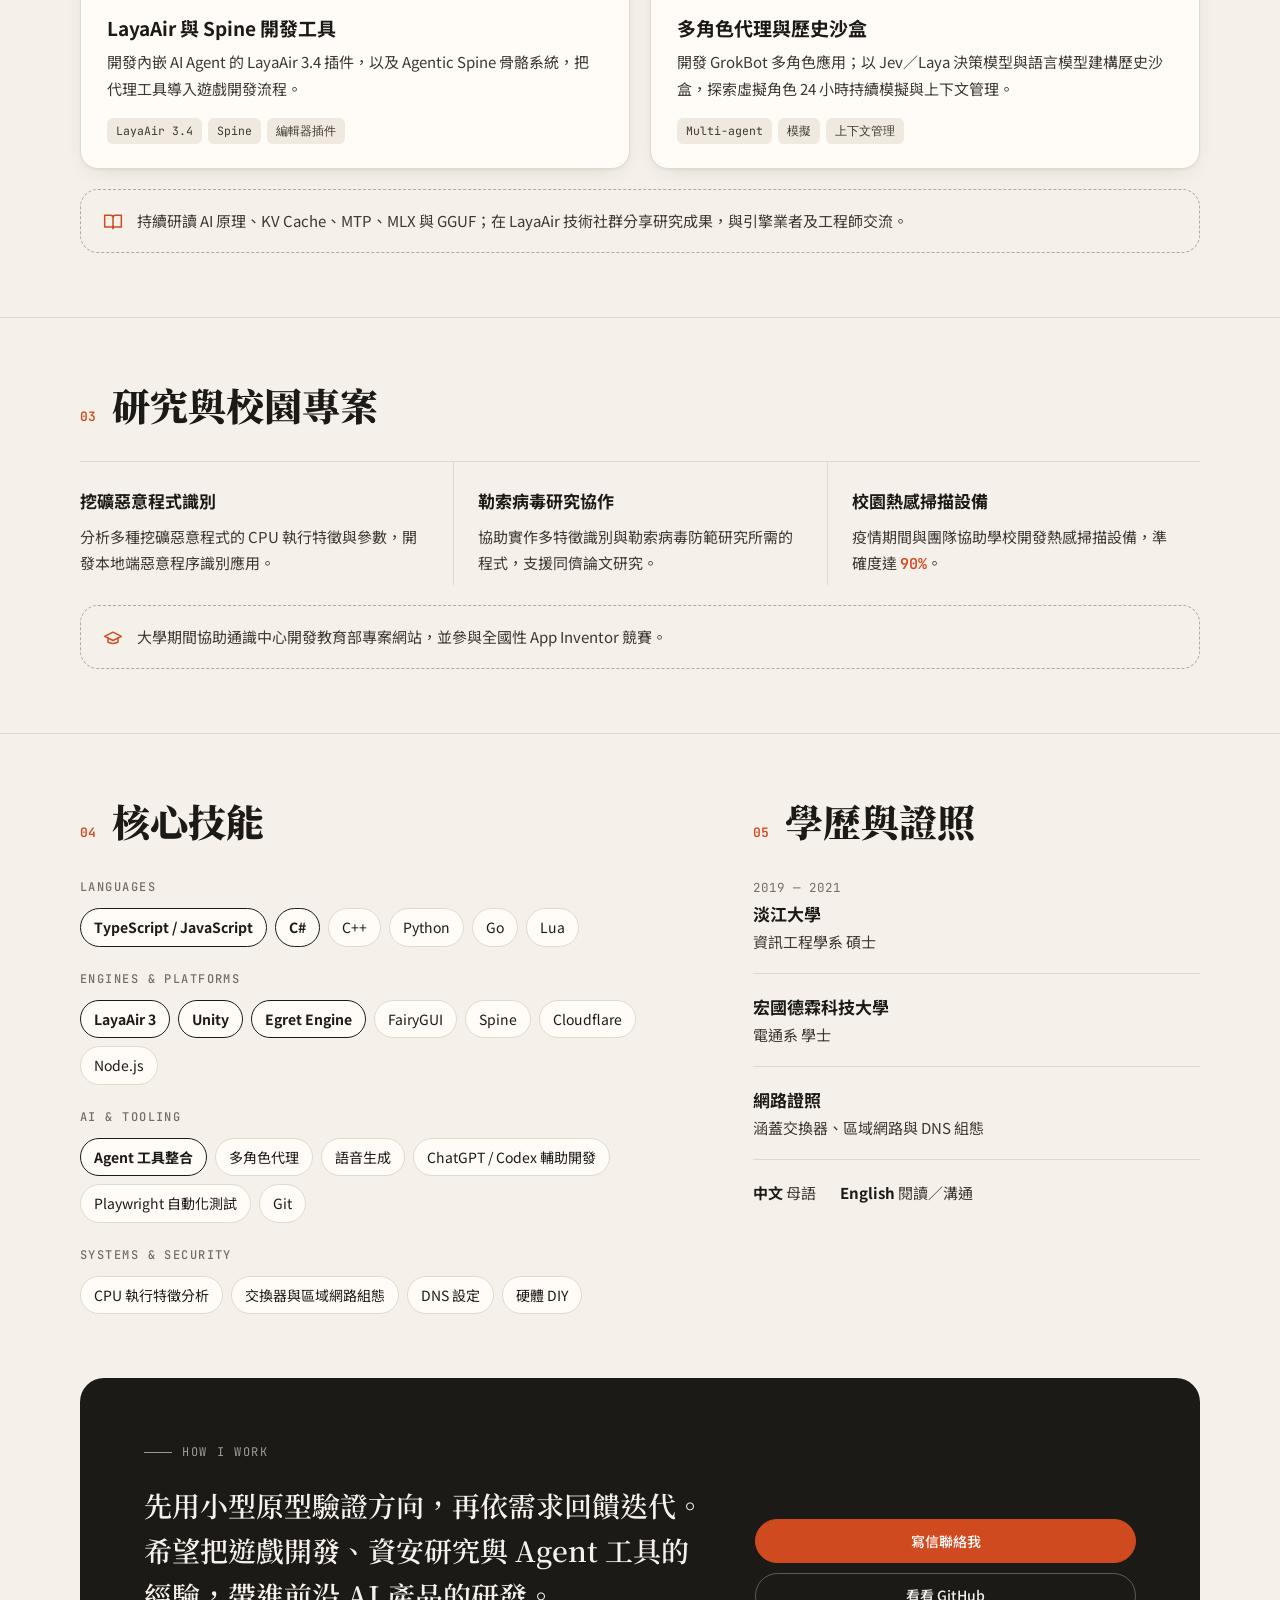
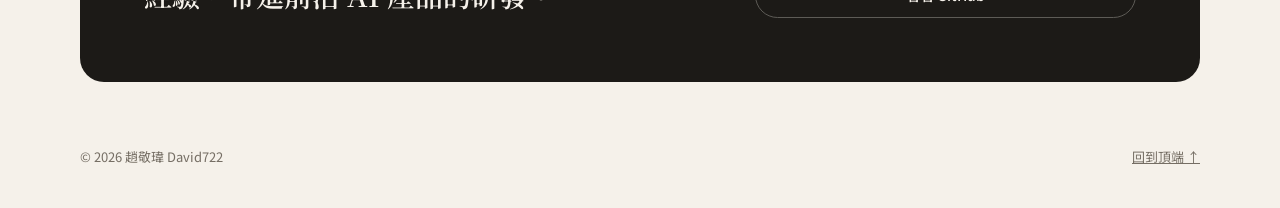
==== commit 521728a3: "Redesign resume homepage with updated PDF content Rebuild index.html from scratch: editorial layout " ====
--- a/index.html
+++ b/index.html
@@ -3,1006 +3,725 @@
 <head>
   <meta charset="utf-8" />
   <meta name="viewport" content="width=device-width, initial-scale=1" />
-  <title>趙敬瑋 履歷 | Resume</title>
+  <title>趙敬瑋 David722｜AI 應用與軟體研發</title>
+  <meta name="description" content="趙敬瑋（David722）— AI 應用與軟體研發工程師。約 5 年遊戲與前端開發經驗，橫跨 Egret、Unity、LayaAir，近期投入 AI Agent、語音生成與開發工具整合。" />
+  <meta property="og:type" content="profile" />
+  <meta property="og:title" content="趙敬瑋 David722｜AI 應用與軟體研發" />
+  <meta property="og:description" content="遊戲與前端開發 5 年、200+ 專案維護、25 款 H5 小遊戲，以及可直接遊玩的作品。" />
+  <meta property="og:url" content="https://zhudaandzhuer.github.io/" />
+  <meta property="og:image" content="https://zhudaandzhuer.github.io/myGames/0001-PixelWorld/images/zhuda-loading.jpeg" />
   <link rel="icon" type="image/png" sizes="256x256" href="./myGames/0001-PixelWorld/images/zhuda-zhuer-favicon-256.png">
-  <link rel="icon" type="image/png" href="./myGames/0001-PixelWorld/images/zhuda-zhuer-favicon.png">
   <link rel="apple-touch-icon" sizes="180x180" href="./myGames/0001-PixelWorld/apple-touch-icon-180.png">
-  <meta
-    name="description"
-    content="趙敬瑋的個人履歷，前端遊戲開發（LayaAir、Unity、TypeScript）"
-  />
+  <link rel="preconnect" href="https://fonts.googleapis.com">
+  <link rel="preconnect" href="https://fonts.gstatic.com" crossorigin>
+  <link href="https://fonts.googleapis.com/css2?family=JetBrains+Mono:wght@400;500;600&family=Noto+Sans+TC:wght@400;500;700&family=Noto+Serif+TC:wght@600;900&display=swap" rel="stylesheet">
+  <script>
+    (function () {
+      try {
+        var t = localStorage.getItem("theme");
+        if (t === "light" || t === "dark") document.documentElement.setAttribute("data-theme", t);
+      } catch (e) {}
+      document.documentElement.classList.add("js");
+    })();
+  </script>
   <style>
     :root {
-      --ink: #25313a;
-      --muted: #6d7982;
-      --line: #9aa6ad;
-      --navy: #173a53;
-      --navy-2: #214b67;
-      --paper: #ffffff;
-      --canvas: #eef1f4;
-      --accent: #2f637f;
-      --sidebar-text: #f4f7f9;
-      --sidebar-soft: #c9d6df;
-      --shadow: 0 18px 45px rgba(22, 39, 54, .16);
-      --radius: 14px;
-      --font: Inter, ui-sans-serif, system-ui, -apple-system, BlinkMacSystemFont, "Segoe UI", Arial, "Noto Sans TC", sans-serif;
+      --bg: #f5f1ea;
+      --surface: #fffcf7;
+      --surface-2: #efe9df;
+      --ink: #1c1a17;
+      --ink-2: #3d3832;
+      --muted: #756e64;
+      --line: #e2d9cb;
+      --accent: #cf4a1f;
+      --accent-ink: #ffffff;
+      --accent-soft: #f9e3d8;
+      --shadow: 0 1px 2px rgba(40, 30, 20, .05), 0 8px 24px -12px rgba(40, 30, 20, .18);
+      --radius: 18px;
+      --serif: "Noto Serif TC", "Songti TC", serif;
+      --sans: "Noto Sans TC", -apple-system, "PingFang TC", "Microsoft JhengHei", sans-serif;
+      --mono: "JetBrains Mono", ui-monospace, "SF Mono", Menlo, monospace;
+      color-scheme: light;
+    }
+    @media (prefers-color-scheme: dark) {
+      :root:not([data-theme="light"]) {
+        --bg: #111214;
+        --surface: #191b1e;
+        --surface-2: #202327;
+        --ink: #eeeae3;
+        --ink-2: #cfc9bf;
+        --muted: #958f85;
+        --line: #2b2e33;
+        --accent: #ff7b4f;
+        --accent-ink: #1a0d07;
+        --accent-soft: #33201a;
+        --shadow: 0 1px 2px rgba(0, 0, 0, .3), 0 10px 30px -14px rgba(0, 0, 0, .6);
+        color-scheme: dark;
+      }
+    }
+    :root[data-theme="dark"] {
+      --bg: #111214;
+      --surface: #191b1e;
+      --surface-2: #202327;
+      --ink: #eeeae3;
+      --ink-2: #cfc9bf;
+      --muted: #958f85;
+      --line: #2b2e33;
+      --accent: #ff7b4f;
+      --accent-ink: #1a0d07;
+      --accent-soft: #33201a;
+      --shadow: 0 1px 2px rgba(0, 0, 0, .3), 0 10px 30px -14px rgba(0, 0, 0, .6);
+      color-scheme: dark;
     }
 
     * { box-sizing: border-box; }
-
-    html { scroll-behavior: smooth; }
-
+    html { scroll-behavior: smooth; scroll-padding-top: 80px; }
     body {
       margin: 0;
-      background: var(--canvas);
+      background: var(--bg);
       color: var(--ink);
-      font-family: var(--font);
-      line-height: 1.45;
-    }
-
-    a {
-      color: inherit;
-      text-decoration: none;
-      text-underline-offset: 3px;
-    }
-
-    a:hover,
-    a:focus-visible {
-      text-decoration: underline;
-    }
-
-    .toolbar {
-      position: sticky;
-      top: 0;
-      z-index: 10;
-      display: flex;
-      justify-content: center;
-      align-items: center;
-      gap: 10px;
-      flex-wrap: wrap;
-      padding: 12px 12px 16px;
-      background: rgba(238, 241, 244, .86);
-      backdrop-filter: blur(12px);
-      border-bottom: 1px solid rgba(23, 58, 83, .12);
-    }
-
-    .toolbar .game-entry-cta {
-      display: inline-flex;
-      flex-direction: column;
-      align-items: center;
-      gap: 8px;
-    }
-
-    .toolbar a {
-      width: 88px;
-      height: 88px;
-      border: 2px solid rgba(23, 58, 83, .2);
-      border-radius: 50%;
-      background: #fff;
-      color: inherit;
-      display: inline-flex;
-      align-items: center;
-      justify-content: center;
-      text-decoration: none;
-      box-shadow: 0 10px 24px rgba(22, 39, 54, .15);
-      overflow: hidden;
-      padding: 0;
-      position: relative;
-      transition: transform .15s ease, border-color .15s ease, box-shadow .15s ease;
-    }
-
-    .toolbar a:hover,
-    .toolbar a:focus-visible {
-      transform: translateY(-1px);
-      border-color: var(--accent);
-      box-shadow: 0 14px 24px rgba(22, 39, 54, .2);
-      outline: none;
-    }
-
-    .toolbar .game-pulse {
-      position: absolute;
-      inset: -6px;
-      border-radius: 50%;
-      border: 2px solid rgba(47, 99, 127, 0.22);
-      pointer-events: none;
-      animation: game-pulse-ring 2.2s infinite;
-    }
-
-    .toolbar a::before {
-      content: "";
-      position: absolute;
-      inset: 6px;
-      border: 1px solid rgba(47, 99, 127, 0.22);
-      border-radius: 50%;
-      background: radial-gradient(circle at 30% 30%, rgba(255, 255, 255, 0.95), rgba(230, 230, 230, 0.75) 50%, rgba(210, 210, 210, 0.55) 100%);
-      pointer-events: none;
-    }
-
-    .toolbar a:hover::before,
-    .toolbar a:focus-visible::before {
-      border-color: rgba(47, 99, 127, 0.45);
-    }
-
-    .toolbar .game-entry-wrap:hover .game-pulse,
-    .toolbar .game-entry-wrap:focus-visible .game-pulse {
-      animation-duration: 1.2s;
-    }
-
-    .toolbar .game-entry {
-      width: calc(100% - 10px);
-      height: calc(100% - 10px);
-      object-fit: cover;
-      object-position: center;
-      display: block;
-      border-radius: 50%;
-      margin: 5px;
-      position: relative;
-      z-index: 2;
-    }
-
-    .toolbar .game-entry-text {
-      width: calc(100% - 10px);
-      height: calc(100% - 10px);
-      margin: 5px;
-      border-radius: 50%;
-      background: linear-gradient(145deg, #1a4266, #245c84);
-      color: #fff;
-      font-size: 18px;
-      font-weight: 800;
-      display: inline-flex;
-      align-items: center;
-      justify-content: center;
-      position: relative;
-      z-index: 2;
-      letter-spacing: .08em;
-      text-align: center;
-      line-height: 1.1;
-      box-shadow: inset 0 0 0 2px rgba(255,255,255,.1);
-    }
-
-    .toolbar .game-entry-label {
-      position: absolute;
-      width: 1px;
-      height: 1px;
-      padding: 0;
-      margin: -1px;
-      overflow: hidden;
-      clip: rect(0, 0, 0, 0);
-      border: 0;
-      white-space: nowrap;
-    }
-
-    .toolbar .game-entry-wrap {
-      position: relative;
-      width: 88px;
-      height: 88px;
-      border-radius: 50%;
-      display: inline-flex;
-      align-items: center;
-      justify-content: center;
-      overflow: hidden;
-      background: radial-gradient(circle at 30% 30%, #ffffff, #f3f3f3 60%, #dedede 100%);
-      text-decoration: none;
-    }
-
-    .toolbar .game-entry-wrap:hover {
-      text-decoration: none;
-    }
-
-    .toolbar .game-entry-wrap::after {
-      content: attr(data-label);
-      position: absolute;
-      inset: auto 6px 4px 6px;
-      padding: 2px 0;
-      background: rgba(0, 0, 0, .5);
-      border-radius: 999px;
-      color: #fff;
-      font-size: 11px;
-      font-weight: 700;
-      line-height: 1;
-      text-align: center;
-      letter-spacing: .02em;
-      pointer-events: none;
-      z-index: 3;
-    }
-
-    .toolbar .game-entry-badge {
-      background: #173a53;
-      color: #fff;
-      border-radius: 999px;
-      padding: 4px 12px;
-      font: 700 12px/1.1 var(--font);
-      letter-spacing: .06em;
-      text-transform: uppercase;
-      box-shadow: 0 6px 14px rgba(22, 39, 54, .16);
-    }
-
-    @keyframes game-pulse-ring {
-      0% {
-        transform: scale(0.92);
-        opacity: .65;
-      }
-      72% {
-        transform: scale(1.2);
-        opacity: 0;
-      }
-      100% {
-        transform: scale(0.92);
-        opacity: 0;
-      }
-    }
-
-    .sheet {
-      width: min(100%, 1000px);
-      margin: 28px auto 60px;
-      padding: 0 18px;
-    }
-
-    .resume {
-      width: 100%;
-      min-height: 1180px;
-      display: grid;
-      grid-template-columns: 33% 67%;
-      background: var(--paper);
-      border-radius: var(--radius);
-      overflow: hidden;
-      box-shadow: var(--shadow);
-    }
-
-    .sidebar {
-      background: linear-gradient(180deg, var(--navy), #14344b 68%, #102e43);
-      color: var(--sidebar-text);
-      padding: 48px 44px 44px;
-    }
-
-    .main {
-      padding: 74px 56px 48px;
-      background: #fff;
-    }
-
-    .avatar {
-      width: 160px;
-      height: 160px;
-      margin: 0 auto 48px;
-      border-radius: 50%;
-      padding: 7px;
-      background: #fff;
-      box-shadow: 0 10px 22px rgba(0,0,0,.18);
-    }
-
-    .avatar svg {
-      width: 100%;
-      height: 100%;
-      display: block;
-      border-radius: 50%;
-      background: #d7dfe5;
-    }
-
-    .section {
-      margin: 0 0 34px;
-    }
-
-    .main .section {
-      margin-bottom: 38px;
-    }
-
-    .section-title {
-      margin: 0 0 14px;
-      font-size: 20px;
-      letter-spacing: .16em;
-      text-transform: uppercase;
-      font-weight: 900;
-      line-height: 1;
-    }
-
-    .sidebar .section-title {
-      color: #fff;
-      padding-bottom: 11px;
-      border-bottom: 2px solid rgba(255,255,255,.34);
-      font-size: 18px;
-    }
-
-    .main .section-title {
-      color: var(--ink);
-      padding-bottom: 9px;
-      border-bottom: 3px solid var(--line);
-    }
-
-    .hero {
-      margin-bottom: 66px;
-    }
-
+      font-family: var(--sans);
+      font-size: 16px;
+      line-height: 1.75;
+      -webkit-font-smoothing: antialiased;
+      text-rendering: optimizeLegibility;
+    }
+    a { color: inherit; }
+    img { display: block; max-width: 100%; }
+    .wrap { width: min(1120px, 100% - 32px); margin-inline: auto; }
+    .mono { font-family: var(--mono); }
+    .sr-only { position: absolute; width: 1px; height: 1px; overflow: hidden; clip: rect(0 0 0 0); white-space: nowrap; }
+
+    /* ---------- top bar ---------- */
+    .topbar {
+      position: sticky; top: 0; z-index: 20;
+      background: color-mix(in srgb, var(--bg) 82%, transparent);
+      backdrop-filter: saturate(1.4) blur(14px);
+      -webkit-backdrop-filter: saturate(1.4) blur(14px);
+      border-bottom: 1px solid transparent;
+      transition: border-color .2s;
+    }
+    .topbar.scrolled { border-bottom-color: var(--line); }
+    .topbar .wrap { display: flex; align-items: center; gap: 24px; height: 64px; }
+    .brand { display: flex; align-items: center; gap: 10px; text-decoration: none; font-weight: 700; white-space: nowrap; }
+    .brand-mark {
+      width: 34px; height: 34px; border-radius: 10px;
+      display: grid; place-items: center;
+      background: var(--ink); color: var(--bg);
+      font-family: var(--serif); font-weight: 900; font-size: 18px;
+    }
+    .brand small { font-family: var(--mono); font-weight: 500; color: var(--muted); font-size: 12px; }
+    .nav { display: flex; gap: 4px; margin-left: auto; }
+    .nav a {
+      text-decoration: none; font-size: 14px; color: var(--ink-2);
+      padding: 6px 12px; border-radius: 999px; transition: background .15s, color .15s;
+    }
+    .nav a:hover { background: var(--surface-2); color: var(--ink); }
+    .icon-btn {
+      width: 36px; height: 36px; border-radius: 10px; border: 1px solid var(--line);
+      background: var(--surface); color: var(--ink-2); cursor: pointer;
+      display: grid; place-items: center; transition: border-color .15s, color .15s;
+    }
+    .icon-btn:hover { border-color: var(--ink-2); color: var(--ink); }
+    .icon-btn svg { width: 18px; height: 18px; }
+    .tools { display: flex; gap: 8px; }
+    @media (max-width: 820px) { .nav { display: none; } .tools { margin-left: auto; } }
+
+    /* ---------- hero ---------- */
+    .hero { padding: 72px 0 56px; }
+    .hero-grid { display: grid; grid-template-columns: 1.35fr 1fr; gap: 56px; align-items: end; }
+    .eyebrow {
+      font-family: var(--mono); font-size: 12px; letter-spacing: .14em; text-transform: uppercase;
+      color: var(--accent); display: flex; align-items: center; gap: 10px; margin: 0 0 20px;
+    }
+    .eyebrow::before { content: ""; width: 28px; height: 1.5px; background: currentColor; }
     .name {
+      font-family: var(--serif); font-weight: 900;
+      font-size: clamp(56px, 10vw, 112px); line-height: 1; letter-spacing: .02em;
       margin: 0;
-      font-size: clamp(37px, 5vw, 54px);
-      line-height: .98;
-      letter-spacing: .015em;
-      font-weight: 900;
-      text-transform: uppercase;
-    }
-
-    .name span {
-      font-weight: 350;
-    }
-
-    .role {
-      width: fit-content;
-      margin: 11px 0 0;
-      padding-bottom: 12px;
-      border-bottom: 4px solid var(--accent);
-      color: var(--muted);
-      font-size: 19px;
-      letter-spacing: .035em;
-      text-transform: uppercase;
-      font-weight: 650;
-    }
-
-    .contact-list,
-    .plain-list,
-    .bullet-list {
-      list-style: none;
-      padding: 0;
-      margin: 0;
-    }
-
-    .contact-list li { margin: 11px 0; }
-
-    .contact-link {
-      display: grid;
-      grid-template-columns: 22px 1fr;
-      gap: 10px;
-      align-items: start;
-      color: var(--sidebar-text);
-      font-size: 13.5px;
-      word-break: break-word;
-    }
-
-    .icon {
-      display: inline-flex;
-      align-items: center;
-      justify-content: center;
-      width: 20px;
-      height: 20px;
-      margin-top: -1px;
-      border-radius: 50%;
-      color: var(--navy);
-      background: rgba(255,255,255,.86);
-      font-size: 11px;
-      font-weight: 900;
-      flex: 0 0 auto;
-    }
-
-    .edu-item { margin: 0 0 23px; }
-
-    .years {
-      display: block;
-      color: #fff;
-      font-size: 15px;
-      font-weight: 900;
-      letter-spacing: .05em;
-    }
-
-    .school {
-      margin: 4px 0 3px;
-      color: #fff;
-      font-size: 14px;
-      font-weight: 900;
-      text-transform: uppercase;
-    }
-
-    .small-bullets {
-      margin: 8px 0 0;
-      padding-left: 18px;
-      color: var(--sidebar-soft);
-      font-size: 13.5px;
-    }
-
-    .small-bullets li { margin: 4px 0; }
-
-    .plain-list li {
-      position: relative;
-      margin: 8px 0;
-      padding-left: 18px;
-      color: var(--sidebar-soft);
-      font-size: 13.5px;
-    }
-
-    .plain-list li::before,
-    .small-bullets li::marker {
-      color: #fff;
-    }
-
-    .plain-list li::before {
-      content: "";
-      position: absolute;
-      top: .68em;
-      left: 2px;
-      width: 5px;
-      height: 5px;
-      border-radius: 50%;
-      background: #fff;
-    }
-
-    .profile-text {
-      margin: 0;
-      color: var(--muted);
-      font-size: 14.7px;
-      text-align: justify;
-    }
-
-    .timeline {
-      position: relative;
-      margin: 0;
-      padding: 0 0 0 33px;
-      list-style: none;
-    }
-
-    .timeline::before {
-      content: "";
-      position: absolute;
-      top: 7px;
-      bottom: 7px;
-      left: 5px;
-      width: 2px;
-      background: var(--line);
-    }
-
-    .job {
-      position: relative;
-      margin: 0 0 28px;
-      padding-left: 0;
-    }
-
-    .job::before {
-      content: "";
-      position: absolute;
-      top: 7px;
-      left: -34px;
-      width: 10px;
-      height: 10px;
-      border-radius: 50%;
-      background: var(--ink);
-      box-shadow: 0 0 0 4px #fff;
-    }
-
-    .job-head {
-      display: grid;
-      grid-template-columns: 1fr auto;
-      gap: 20px;
-      align-items: start;
-      margin-bottom: 8px;
-    }
-
-    .company {
-      display: block;
-      color: var(--ink);
-      font-weight: 900;
-      font-size: 16px;
-    }
-
-    .job-title {
-      display: block;
-      color: var(--muted);
-      font-size: 14px;
-      margin-top: 2px;
-    }
-
-    .date {
-      color: var(--muted);
-      font-size: 13px;
-      font-weight: 800;
-      text-transform: uppercase;
-      white-space: nowrap;
-    }
-
-    .bullet-list {
-      margin: 0;
-      padding-left: 18px;
-      list-style: disc;
-      color: var(--muted);
-      font-size: 13.8px;
-    }
-
-    .bullet-list li { margin: 6px 0; }
-
-    .references {
-      display: grid;
-      grid-template-columns: repeat(2, 1fr);
-      gap: 34px;
-    }
-
-    .reference-card h3 {
-      margin: 0 0 4px;
-      color: var(--ink);
-      font-size: 15px;
-    }
-
-    .reference-card .position {
-      color: var(--muted);
-      font-size: 13px;
-      margin-bottom: 10px;
-    }
-
-    .reference-card p {
-      margin: 3px 0;
-      color: var(--muted);
-      font-size: 12.7px;
-    }
-
-    .reference-card strong {
-      color: var(--ink);
-      font-size: 12px;
-    }
-
-    [data-edit="true"][contenteditable="true"] {
-      outline: 1.5px dashed rgba(47, 99, 127, .55);
-      outline-offset: 3px;
-      border-radius: 4px;
-      background: rgba(47, 99, 127, .06);
-    }
-
-    .editing-tip {
-      display: none;
-      position: fixed;
-      right: 18px;
-      bottom: 18px;
-      z-index: 11;
-      max-width: 320px;
-      padding: 12px 14px;
-      border-radius: 12px;
-      background: #fff;
-      color: var(--ink);
-      box-shadow: var(--shadow);
-      font-size: 13px;
-      border: 1px solid rgba(23, 58, 83, .16);
-    }
-
-    body.is-editing .editing-tip { display: block; }
-
-    @media (max-width: 800px) {
-      .toolbar {
-        justify-content: flex-start;
-      }
-
-      .sheet {
-        margin-top: 14px;
-        padding: 0;
-      }
-
-      .resume {
-        grid-template-columns: 1fr;
-        border-radius: 0;
-      }
-
-      .sidebar,
-      .main {
-        padding: 34px 28px;
-      }
-
-      .avatar {
-        width: 126px;
-        height: 126px;
-        margin-bottom: 28px;
-      }
-
-      .hero { margin-bottom: 38px; }
-
-      .job-head {
-        grid-template-columns: 1fr;
-        gap: 2px;
-      }
-
-      .date { white-space: normal; }
-
-      .references {
-        grid-template-columns: 1fr;
-        gap: 20px;
-      }
-    }
-
-    @page {
-      size: A4;
-      margin: 0;
-    }
-
+    }
+    .alias { display: inline-block; margin-top: 14px; font-family: var(--mono); font-size: 18px; color: var(--muted); }
+    .alias b { color: var(--ink); font-weight: 600; }
+    .role { font-size: clamp(20px, 2.4vw, 26px); font-weight: 700; margin: 28px 0 12px; }
+    .summary { color: var(--ink-2); max-width: 36em; margin: 0; }
+    .summary strong { color: var(--ink); font-weight: 700; }
+    .contacts { display: flex; flex-wrap: wrap; gap: 10px; margin-top: 28px; }
+    .chip-link {
+      display: inline-flex; align-items: center; gap: 8px;
+      padding: 9px 16px; border-radius: 999px; border: 1px solid var(--line);
+      background: var(--surface); text-decoration: none; font-size: 14px; font-weight: 500;
+      transition: border-color .15s, transform .15s;
+    }
+    .chip-link:hover { border-color: var(--ink-2); transform: translateY(-1px); }
+    .chip-link svg { width: 16px; height: 16px; flex: none; }
+    .chip-link.primary { background: var(--ink); color: var(--bg); border-color: var(--ink); }
+
+    .stats { display: grid; grid-template-columns: 1fr 1fr; border: 1px solid var(--line); border-radius: var(--radius); background: var(--surface); overflow: hidden; box-shadow: var(--shadow); }
+    .stat { padding: 22px 22px 20px; border-right: 1px solid var(--line); border-bottom: 1px solid var(--line); }
+    .stat:nth-child(2n) { border-right: 0; }
+    .stat:nth-last-child(-n+2) { border-bottom: 0; }
+    .stat-num { font-family: var(--mono); font-weight: 600; font-size: clamp(30px, 3.6vw, 40px); line-height: 1.1; letter-spacing: -.02em; }
+    .stat-num span { font-family: var(--sans); font-size: .5em; font-weight: 700; margin-left: 2px; color: var(--muted); }
+    .stat-label { font-size: 13px; color: var(--muted); margin-top: 6px; }
+    .stat.hl .stat-num { color: var(--accent); }
+
+    @media (max-width: 900px) {
+      .hero { padding: 40px 0 40px; }
+      .hero-grid { grid-template-columns: 1fr; gap: 36px; }
+    }
+
+    /* ---------- sections ---------- */
+    section.block { padding: 64px 0; border-top: 1px solid var(--line); }
+    .sec-head { display: flex; align-items: baseline; gap: 16px; margin-bottom: 32px; flex-wrap: wrap; }
+    .sec-no { font-family: var(--mono); font-size: 13px; color: var(--accent); font-weight: 600; }
+    .sec-title { font-family: var(--serif); font-weight: 900; font-size: clamp(28px, 3.4vw, 38px); margin: 0; line-height: 1.2; }
+    .sec-sub { color: var(--muted); font-size: 14px; margin: 0; flex-basis: 100%; }
+    @media (min-width: 900px) { .sec-sub { flex-basis: auto; margin-left: auto; } }
+    @media (max-width: 640px) { section.block { padding: 48px 0; } }
+
+    /* ---------- games ---------- */
+    .games { display: grid; grid-template-columns: 1.25fr 1fr; grid-template-rows: auto auto; gap: 20px; }
+    .game {
+      position: relative; display: flex; flex-direction: column;
+      background: var(--surface); border: 1px solid var(--line); border-radius: var(--radius);
+      overflow: hidden; text-decoration: none; box-shadow: var(--shadow);
+      transition: transform .25s cubic-bezier(.2,.7,.3,1), border-color .2s;
+    }
+    .game:hover { transform: translateY(-4px); border-color: color-mix(in srgb, var(--ink) 30%, var(--line)); }
+    .game:focus-visible { outline: 3px solid var(--accent); outline-offset: 3px; }
+    .game.feature { grid-row: span 2; }
+    .game-cover { position: relative; overflow: hidden; aspect-ratio: 16 / 9; }
+    .game.feature .game-cover { aspect-ratio: auto; flex: 1; min-height: 340px; }
+    .game-cover img { width: 100%; height: 100%; object-fit: cover; transition: transform .5s cubic-bezier(.2,.7,.3,1); }
+    .game:hover .game-cover img { transform: scale(1.04); }
+    .cover-pw img { object-position: 50% 22%; }
+    .game.feature .game-cover img { position: absolute; inset: 0; }
+    .cover-pw::after { content: ""; position: absolute; inset: 0; background: linear-gradient(180deg, transparent 55%, rgba(10,10,14,.55)); }
+    .cover-sk { background: #0a1f52; }
+    .cover-sk img { object-fit: contain; padding: 14px; }
+    .cover-cl {
+      display: grid; place-items: center;
+      background:
+        conic-gradient(rgba(255,255,255,.14) 25%, transparent 0 50%, rgba(255,255,255,.14) 0 75%, transparent 0) 0 0 / 44px 44px,
+        linear-gradient(135deg, #58cc02, #1cb0f6);
+    }
+    .cover-cl img { width: 34%; height: auto; object-fit: contain; filter: drop-shadow(0 10px 20px rgba(0,0,0,.25)); border-radius: 22%; }
+    .play-badge {
+      position: absolute; left: 16px; bottom: 16px; z-index: 1;
+      display: inline-flex; align-items: center; gap: 8px;
+      background: rgba(255,255,255,.94); color: #15130f;
+      font-size: 13px; font-weight: 700; padding: 7px 14px 7px 10px; border-radius: 999px;
+    }
+    .play-badge::before {
+      content: ""; width: 8px; height: 8px; border-radius: 50%; background: #2fbf55;
+      box-shadow: 0 0 0 0 rgba(47,191,85,.6); animation: pulse 2s infinite;
+    }
+    @keyframes pulse { 70% { box-shadow: 0 0 0 8px rgba(47,191,85,0); } 100% { box-shadow: 0 0 0 0 rgba(47,191,85,0); } }
+    .game-body { padding: 20px 22px 22px; display: flex; flex-direction: column; gap: 8px; }
+    .game-meta { display: flex; gap: 8px; align-items: center; font-family: var(--mono); font-size: 12px; color: var(--muted); }
+    .game-meta .no { color: var(--accent); font-weight: 600; }
+    .game-title { font-size: 21px; font-weight: 700; margin: 0; line-height: 1.35; }
+    .game-desc { margin: 0; color: var(--ink-2); font-size: 15px; }
+    .game-foot { display: flex; justify-content: space-between; align-items: center; gap: 12px; margin-top: 6px; flex-wrap: wrap; }
+    .tags { display: flex; flex-wrap: wrap; gap: 6px; }
+    .tag { font-family: var(--mono); font-size: 11.5px; padding: 3px 9px; border-radius: 6px; background: var(--surface-2); color: var(--ink-2); }
+    .play { font-weight: 700; font-size: 14px; color: var(--accent); white-space: nowrap; }
+    .play::after { content: " →"; transition: margin .2s; }
+    .game:hover .play::after { margin-left: 4px; }
+    @media (max-width: 820px) {
+      .games { grid-template-columns: 1fr; }
+      .game.feature { grid-row: auto; }
+      .game.feature .game-cover { min-height: 0; aspect-ratio: 4 / 3; flex: none; }
+    }
+
+    /* ---------- experience ---------- */
+    .exp { display: grid; grid-template-columns: 280px 1fr; gap: 48px; }
+    .company { position: sticky; top: 96px; align-self: start; }
+    .company-name { font-size: 22px; font-weight: 700; margin: 0 0 6px; }
+    .company-range { font-family: var(--mono); font-size: 13px; color: var(--muted); }
+    .company-note { margin-top: 18px; padding: 16px 18px; border-radius: 14px; background: var(--accent-soft); font-size: 14px; color: var(--ink-2); }
+    .company-note b { color: var(--ink); }
+    .timeline { list-style: none; margin: 0; padding: 0; position: relative; }
+    .timeline::before { content: ""; position: absolute; left: 7px; top: 10px; bottom: 10px; width: 1.5px; background: var(--line); }
+    .tl-item { position: relative; padding: 0 0 32px 40px; }
+    .tl-item:last-child { padding-bottom: 0; }
+    .tl-item::before {
+      content: ""; position: absolute; left: 0; top: 7px; width: 16px; height: 16px; border-radius: 50%;
+      background: var(--bg); border: 2px solid var(--line);
+    }
+    .tl-item.now::before { border-color: var(--accent); background: var(--accent); box-shadow: 0 0 0 5px var(--accent-soft); }
+    .tl-head { display: flex; align-items: baseline; justify-content: space-between; gap: 16px; flex-wrap: wrap; }
+    .tl-title { font-size: 18px; font-weight: 700; margin: 0; }
+    .tl-date { font-family: var(--mono); font-size: 13px; color: var(--muted); white-space: nowrap; }
+    .tl-item ul { margin: 6px 0 0; padding-left: 1.1em; color: var(--ink-2); }
+    .tl-item li { margin: 2px 0; }
+    .tl-item li::marker { color: var(--accent); }
+    .tl-item .tags { margin-top: 10px; }
+    @media (max-width: 820px) {
+      .exp { grid-template-columns: 1fr; gap: 28px; }
+      .company { position: static; }
+    }
+
+    /* ---------- AI projects ---------- */
+    .cards { display: grid; grid-template-columns: repeat(2, 1fr); gap: 20px; }
+    .card {
+      background: var(--surface); border: 1px solid var(--line); border-radius: var(--radius);
+      padding: 26px 26px 24px; box-shadow: var(--shadow);
+    }
+    .card-no { font-family: var(--mono); font-size: 13px; color: var(--accent); font-weight: 600; }
+    .card h3 { font-size: 19px; margin: 8px 0 8px; line-height: 1.4; }
+    .card p { margin: 0; color: var(--ink-2); font-size: 15px; }
+    .card .tags { margin-top: 16px; }
+    .note-strip {
+      margin-top: 20px; padding: 18px 22px; border-radius: var(--radius);
+      border: 1px dashed color-mix(in srgb, var(--ink) 25%, var(--line));
+      display: flex; gap: 14px; align-items: flex-start; color: var(--ink-2); font-size: 15px;
+    }
+    .note-strip svg { width: 20px; height: 20px; flex: none; margin-top: 4px; color: var(--accent); }
+    @media (max-width: 760px) { .cards { grid-template-columns: 1fr; } .card { padding: 22px; } }
+
+    /* ---------- research ---------- */
+    .research { display: grid; grid-template-columns: repeat(3, 1fr); gap: 0; border-top: 1px solid var(--line); }
+    .rs { padding: 24px 24px 8px 0; }
+    .rs + .rs { padding-left: 24px; border-left: 1px solid var(--line); }
+    .rs h3 { font-size: 17px; margin: 0 0 8px; }
+    .rs p { margin: 0; font-size: 15px; color: var(--ink-2); }
+    .rs .kpi { font-family: var(--mono); color: var(--accent); font-weight: 600; }
+    @media (max-width: 820px) {
+      .research { grid-template-columns: 1fr; }
+      .rs, .rs + .rs { padding: 20px 0; border-left: 0; border-bottom: 1px solid var(--line); }
+    }
+
+    /* ---------- skills + edu ---------- */
+    .two-col { display: grid; grid-template-columns: 1.4fr 1fr; gap: 48px; }
+    .skill-group + .skill-group { margin-top: 22px; }
+    .skill-group h3 { font-family: var(--mono); font-size: 12px; letter-spacing: .12em; text-transform: uppercase; color: var(--muted); font-weight: 500; margin: 0 0 10px; }
+    .skill-list { display: flex; flex-wrap: wrap; gap: 8px; list-style: none; margin: 0; padding: 0; }
+    .skill-list li {
+      font-size: 14px; padding: 6px 13px; border-radius: 999px;
+      border: 1px solid var(--line); background: var(--surface);
+    }
+    .skill-list li.core { border-color: var(--ink); font-weight: 700; }
+    .edu { list-style: none; margin: 0; padding: 0; }
+    .edu li { padding: 18px 0; border-bottom: 1px solid var(--line); }
+    .edu li:first-child { padding-top: 0; }
+    .edu .school { font-weight: 700; font-size: 17px; }
+    .edu .deg { color: var(--ink-2); font-size: 15px; }
+    .edu .yr { font-family: var(--mono); font-size: 12.5px; color: var(--muted); }
+    .langs { margin-top: 20px; display: flex; gap: 24px; font-size: 15px; color: var(--ink-2); }
+    .langs b { color: var(--ink); }
+    @media (max-width: 820px) { .two-col { grid-template-columns: 1fr; gap: 40px; } }
+
+    /* ---------- closing ---------- */
+    .closing {
+      background: var(--ink); color: var(--bg); border-radius: 24px;
+      padding: clamp(32px, 6vw, 64px); margin: 0 0 64px;
+      display: grid; grid-template-columns: 1.5fr 1fr; gap: 40px; align-items: end;
+    }
+    .closing .eyebrow { color: color-mix(in srgb, var(--bg) 60%, var(--ink)); }
+    .closing blockquote {
+      margin: 0; font-family: var(--serif); font-weight: 600;
+      font-size: clamp(20px, 2.6vw, 28px); line-height: 1.6;
+    }
+    .closing .actions { display: flex; flex-direction: column; gap: 10px; }
+    .closing .chip-link { background: transparent; color: var(--bg); border-color: color-mix(in srgb, var(--bg) 30%, var(--ink)); justify-content: center; }
+    .closing .chip-link:hover { border-color: var(--bg); }
+    .closing .chip-link.primary { background: var(--accent); color: var(--accent-ink); border-color: var(--accent); }
+    @media (max-width: 820px) { .closing { grid-template-columns: 1fr; border-radius: 18px; } }
+
+    footer { padding: 0 0 40px; color: var(--muted); font-size: 13px; }
+    footer .wrap { display: flex; justify-content: space-between; gap: 16px; flex-wrap: wrap; }
+
+    /* ---------- reveal ---------- */
+    .js .reveal { opacity: 0; transform: translateY(14px); transition: opacity .6s ease, transform .6s cubic-bezier(.2,.7,.3,1); }
+    .js .reveal.in { opacity: 1; transform: none; }
+    @media (prefers-reduced-motion: reduce) {
+      html { scroll-behavior: auto; }
+      .js .reveal { opacity: 1; transform: none; transition: none; }
+      .play-badge::before { animation: none; }
+      .game, .game-cover img, .chip-link { transition: none; }
+    }
+
+    /* ---------- print ---------- */
     @media print {
-      html,
-      body {
-        width: 210mm;
-        min-height: 297mm;
-        background: #fff;
-      }
-
-      body {
-        -webkit-print-color-adjust: exact;
-        print-color-adjust: exact;
-      }
-
-      .toolbar,
-      .editing-tip {
-        display: none !important;
-      }
-
-      .sheet {
-        width: 210mm;
-        margin: 0;
-        padding: 0;
-      }
-
-      .resume {
-        min-height: 297mm;
-        border-radius: 0;
-        box-shadow: none;
-      }
-
-      .sidebar {
-        padding: 39px 34px 34px;
-      }
-
-      .main {
-        padding: 61px 42px 38px;
-      }
-
-      .avatar {
-        width: 132px;
-        height: 132px;
-        margin-bottom: 34px;
-      }
-
-      .name { font-size: 40px; }
-      .role { font-size: 15px; }
-      .section-title { font-size: 16px; }
-      .sidebar .section-title { font-size: 15px; }
-      .profile-text, .bullet-list { font-size: 12px; }
-      .contact-link, .plain-list li, .small-bullets { font-size: 11.5px; }
-      .job { margin-bottom: 19px; }
-
-      a { text-decoration: none !important; }
-      [contenteditable="true"] { outline: none !important; background: transparent !important; }
+      @page { size: A4; margin: 14mm 14mm; }
+      :root { --bg: #fff; --surface: #fff; --surface-2: #f2f2f2; --ink: #111; --ink-2: #333; --muted: #666; --line: #ddd; --accent: #b23c14; --accent-soft: #f6e6de; --shadow: none; }
+      body { font-size: 10.5pt; line-height: 1.6; }
+      .topbar, .closing .actions, .play-badge, .no-print { display: none !important; }
+      .js .reveal { opacity: 1; transform: none; }
+      .hero { padding: 0 0 16px; }
+      .name { font-size: 40pt; }
+      section.block { padding: 18px 0; break-inside: avoid-page; }
+      .games { grid-template-columns: repeat(3, 1fr); }
+      .game.feature { grid-row: auto; }
+      .game-cover, .game.feature .game-cover { display: none; }
+      .game::after { content: attr(href); font-family: var(--mono); font-size: 8pt; color: var(--muted); padding: 0 22px 16px; word-break: break-all; }
+      .company { position: static; }
+      .card, .game, .stats { break-inside: avoid; }
+      .closing { background: none; color: var(--ink); border: 1px solid var(--line); padding: 18px; margin: 0; }
+      .closing .eyebrow { color: var(--accent); }
+      footer { display: none; }
     }
   </style>
 </head>
 <body>
-  <div class="toolbar" aria-label="Game entry">
-    <div class="game-entry-cta">
-      <a
-        class="game-entry-wrap"
-        data-label="豬大與豬二世界"
-        href="https://zhudaandzhuer.github.io/myGames/0001-PixelWorld/index.html"
-        target="_blank"
-        rel="noopener"
-        title="前往 PixelWorld 單機版（作品展示）"
-        aria-label="前往 PixelWorld 單機版（作品展示）">
-        <span class="game-pulse" aria-hidden="true"></span>
-        <img
-          class="game-entry"
-          src="./myGames/0001-PixelWorld/images/zhuda-zhuer-favicon-256.png"
-          alt="PixelWorld 遊戲按鈕">
-        <span class="game-entry-label">前往 PixelWorld 單機版</span>
+  <header class="topbar" id="top">
+    <div class="wrap">
+      <a class="brand" href="#top" aria-label="回到頂端">
+        <span class="brand-mark" aria-hidden="true">趙</span>
+        <span>趙敬瑋 <small>David722</small></span>
       </a>
-      <span class="game-entry-badge">作品展示</span>
+      <nav class="nav" aria-label="頁面導覽">
+        <a href="#works">作品</a>
+        <a href="#experience">經歷</a>
+        <a href="#ai">AI 專案</a>
+        <a href="#research">研究</a>
+        <a href="#skills">技能與學歷</a>
+      </nav>
+      <div class="tools">
+        <button class="icon-btn" id="themeBtn" type="button" aria-label="切換深淺色">
+          <svg viewBox="0 0 24 24" fill="none" stroke="currentColor" stroke-width="1.8" stroke-linecap="round" stroke-linejoin="round" aria-hidden="true"><path d="M12 3a6 6 0 0 0 9 9 9 9 0 1 1-9-9Z"/></svg>
+        </button>
+        <button class="icon-btn" id="printBtn" type="button" aria-label="列印或另存 PDF">
+          <svg viewBox="0 0 24 24" fill="none" stroke="currentColor" stroke-width="1.8" stroke-linecap="round" stroke-linejoin="round" aria-hidden="true"><path d="M6 9V3h12v6"/><rect x="3" y="9" width="18" height="8" rx="2"/><path d="M6 14h12v7H6z"/></svg>
+        </button>
+      </div>
     </div>
-    <div class="game-entry-cta">
-      <a
-        class="game-entry-wrap"
-        data-label="Shikaku 7×7"
-        href="https://zhudaandzhuer.github.io/myGames/0002-Shikaku/index.html"
-        target="_blank"
-        rel="noopener"
-        title="前往 Shikaku 7×7 益智遊戲"
-        aria-label="前往 Shikaku 7×7 益智遊戲">
-        <span class="game-pulse" aria-hidden="true"></span>
-        <img
-          class="game-entry"
-          src="./myGames/0002-Shikaku/assets/shikaku-icon.png"
-          alt="Shikaku 7×7">
-        <span class="game-entry-label">前往 Shikaku 7×7</span>
-      </a>
-      <span class="game-entry-badge">益智遊戲</span>
-    </div>
-    <div class="game-entry-cta">
-      <a
-        class="game-entry-wrap"
-        data-label="ChessLingo"
-        href="https://zhudaandzhuer.github.io/myGames/0003-ChessLingo/index.html"
-        target="_blank"
-        rel="noopener"
-        title="前往 ChessLingo 國際象棋實戰練習"
-        aria-label="前往 ChessLingo 國際象棋實戰練習">
-        <span class="game-pulse" aria-hidden="true"></span>
-        <img
-          class="game-entry"
-          src="./myGames/0003-ChessLingo/assets/chesslingo-favicon.svg"
-          alt="ChessLingo">
-        <span class="game-entry-label">前往 ChessLingo</span>
-      </a>
-      <span class="game-entry-badge">棋類互動</span>
-    </div>
-  </div>
-
-  <main class="sheet">
-    <article class="resume" id="resume" itemscope itemtype="https://schema.org/Person">
-      <aside class="sidebar" aria-label="Sidebar resume information">
-        <div class="avatar" aria-label="Profile photo placeholder">
-          <svg viewBox="0 0 200 200" role="img" aria-labelledby="avatarTitle avatarDesc">
-            <title id="avatarTitle">Profile photo placeholder</title>
-            <desc id="avatarDesc">Replace this SVG with your own photo if needed.</desc>
-            <defs>
-              <linearGradient id="bg" x1="0" y1="0" x2="1" y2="1">
-                <stop offset="0" stop-color="#e5edf2" />
-                <stop offset="1" stop-color="#b5c5d1" />
-              </linearGradient>
-              <linearGradient id="shirt" x1="0" y1="0" x2="1" y2="1">
-                <stop offset="0" stop-color="#163a53" />
-                <stop offset="1" stop-color="#2f637f" />
-              </linearGradient>
-            </defs>
-            <circle cx="100" cy="100" r="100" fill="url(#bg)" />
-            <circle cx="100" cy="82" r="38" fill="#d5a37b" />
-            <path d="M61 77c9-36 64-42 77-9 6 16-4 25-4 25-4-19-22-27-40-28-16-1-28 6-33 12z" fill="#2c2c2c" />
-            <path d="M43 174c8-41 31-61 57-61s49 20 57 61" fill="url(#shirt)" />
-            <path d="M78 116c6 14 38 14 44 0 0 22-44 22-44 0z" fill="#fff" opacity=".82" />
-            <path d="M82 91c7 10 28 10 36 0" fill="none" stroke="#6f3c28" stroke-width="5" stroke-linecap="round" />
-          </svg>
-        </div>
-
-        <section class="section" id="contact">
-          <h2 class="section-title">Contact</h2>
-          <ul class="contact-list">
-            <li>
-              <a class="contact-link" data-link="email" href="mailto:hello@reallygreatsite.com" aria-label="Send email">
-                <span class="icon" aria-hidden="true">✉</span>
-                <span class="link-text" data-edit="true">cs.chaochingwei@gmail.com</span>
-              </a>
+  </header>
+
+  <main itemscope itemtype="https://schema.org/Person">
+    <!-- ===== Hero ===== -->
+    <section class="hero">
+      <div class="wrap hero-grid">
+        <div class="reveal">
+          <p class="eyebrow">AI Applications &amp; Software Development</p>
+          <h1 class="name" itemprop="name">趙敬瑋</h1>
+          <span class="alias">aka <b itemprop="alternateName">David722</b></span>
+          <p class="role" itemprop="jobTitle">AI 應用與軟體研發工程師</p>
+          <p class="summary" itemprop="description">
+            約 <strong>5 年</strong>遊戲與前端專案開發經驗，橫跨 <strong>Egret、Unity 與 LayaAir</strong>；曾維護 200 多款專案、開發 25 款 H5 小遊戲。
+            具惡意程式特徵分析研究背景，近期投入 <strong>AI Agent、語音生成與開發工具整合</strong>，擅長把需求轉成可驗證的功能原型，並與企劃、美術及工程團隊協作。
+          </p>
+          <div class="contacts">
+            <a class="chip-link primary" href="mailto:cs.cultivator@gmail.com" itemprop="email">
+              <svg viewBox="0 0 24 24" fill="none" stroke="currentColor" stroke-width="1.8" stroke-linecap="round" stroke-linejoin="round" aria-hidden="true"><rect x="3" y="5" width="18" height="14" rx="2"/><path d="m3 7 9 6 9-6"/></svg>
+              cs.cultivator@gmail.com
+            </a>
+            <a class="chip-link" href="https://github.com/zhudaandzhuer" target="_blank" rel="noopener" itemprop="sameAs">
+              <svg viewBox="0 0 24 24" fill="currentColor" aria-hidden="true"><path d="M12 2a10 10 0 0 0-3.16 19.49c.5.09.68-.22.68-.48v-1.7c-2.78.6-3.37-1.34-3.37-1.34-.45-1.16-1.11-1.47-1.11-1.47-.91-.62.07-.61.07-.61 1 .07 1.53 1.03 1.53 1.03.9 1.52 2.34 1.08 2.91.83.09-.65.35-1.09.63-1.34-2.22-.25-4.55-1.11-4.55-4.94 0-1.09.39-1.98 1.03-2.68-.1-.25-.45-1.27.1-2.65 0 0 .84-.27 2.75 1.02a9.5 9.5 0 0 1 5 0c1.91-1.29 2.75-1.02 2.75-1.02.55 1.38.2 2.4.1 2.65.64.7 1.03 1.59 1.03 2.68 0 3.84-2.34 4.68-4.57 4.93.36.31.68.92.68 1.85v2.74c0 .27.18.58.69.48A10 10 0 0 0 12 2Z"/></svg>
+              github.com/zhudaandzhuer
+            </a>
+            <a class="chip-link" href="https://www.linkedin.com/in/%E6%95%AC%E7%91%8B-%E8%B6%99-7991b7415/" target="_blank" rel="noopener" itemprop="sameAs">
+              <svg viewBox="0 0 24 24" fill="currentColor" aria-hidden="true"><path d="M20.45 20.45h-3.56v-5.57c0-1.33-.02-3.04-1.85-3.04-1.85 0-2.14 1.45-2.14 2.94v5.67H9.35V9h3.41v1.56h.05c.48-.9 1.64-1.85 3.37-1.85 3.6 0 4.27 2.37 4.27 5.46v6.28ZM5.34 7.43a2.06 2.06 0 1 1 0-4.13 2.06 2.06 0 0 1 0 4.13ZM7.12 20.45H3.56V9h3.56v11.45ZM22.22 0H1.77C.79 0 0 .77 0 1.73v20.54C0 23.23.79 24 1.77 24h20.45c.98 0 1.78-.77 1.78-1.73V1.73C24 .77 23.2 0 22.22 0Z"/></svg>
+              LinkedIn
+            </a>
+          </div>
+        </div>
+        <div class="stats reveal" aria-label="重點數字">
+          <div class="stat hl"><div class="stat-num">~5<span>年</span></div><div class="stat-label">遊戲與前端開發</div></div>
+          <div class="stat"><div class="stat-num">200+</div><div class="stat-label">前端專案維護經驗</div></div>
+          <div class="stat"><div class="stat-num">25<span>款</span></div><div class="stat-label">H5 小遊戲開發</div></div>
+          <div class="stat"><div class="stat-num">≤5<span>天</span></div><div class="stat-label">廠商回報問題處理</div></div>
+        </div>
+      </div>
+    </section>
+
+    <!-- ===== Works ===== -->
+    <section class="block" id="works">
+      <div class="wrap">
+        <div class="sec-head reveal">
+          <span class="sec-no">00</span>
+          <h2 class="sec-title">可以直接玩的作品</h2>
+          <p class="sec-sub">全部部署在 GitHub Pages，點開即玩</p>
+        </div>
+        <div class="games">
+          <a class="game feature reveal" href="./myGames/0001-PixelWorld/index.html" target="_blank" rel="noopener">
+            <div class="game-cover cover-pw">
+              <img src="./myGames/0001-PixelWorld/images/zhuda-loading.webp" alt="豬大與豬二世界的主視覺：紅髮披風的小豬站在海邊碼頭" width="928" height="1151">
+              <span class="play-badge">可遊玩 · 單機版</span>
+            </div>
+            <div class="game-body">
+              <div class="game-meta"><span class="no">#0001</span><span>3D 像素世界</span></div>
+              <h3 class="game-title">豬大與豬二世界 PixelWorld</h3>
+              <p class="game-desc">原為多人連線的 3D 像素世界，這裡是離線展示版：保留原始的遊戲啟動流程，以 mock 取代後端服務，打開瀏覽器就能直接進場。</p>
+              <div class="game-foot">
+                <div class="tags"><span class="tag">three.js</span><span class="tag">Vite</span><span class="tag">msgpack</span><span class="tag">i18n</span></div>
+                <span class="play">開始遊玩</span>
+              </div>
+            </div>
+          </a>
+          <a class="game reveal" href="./myGames/0002-Shikaku/index.html" target="_blank" rel="noopener">
+            <div class="game-cover cover-sk">
+              <img src="./assets/img/shikaku-cover.jpg" alt="Shikaku 7×7 圖示：發光的方格盤面" width="480" height="480" loading="lazy">
+            </div>
+            <div class="game-body">
+              <div class="game-meta"><span class="no">#0002</span><span>益智解謎</span></div>
+              <h3 class="game-title">Shikaku 7×7</h3>
+              <p class="game-desc">把盤面切成矩形，讓每個數字剛好等於所屬區塊的面積。含玩法說明、提示與進度保存。</p>
+              <div class="game-foot">
+                <div class="tags"><span class="tag">單檔 HTML</span><span class="tag">JavaScript</span></div>
+                <span class="play">開始遊玩</span>
+              </div>
+            </div>
+          </a>
+          <a class="game reveal" href="./myGames/0003-ChessLingo/index.html" target="_blank" rel="noopener">
+            <div class="game-cover cover-cl">
+              <img src="./myGames/0003-ChessLingo/assets/chesslingo-favicon.svg" alt="ChessLingo 圖示" width="128" height="128" loading="lazy">
+            </div>
+            <div class="game-body">
+              <div class="game-meta"><span class="no">#0003</span><span>棋類互動</span></div>
+              <h3 class="game-title">ChessLingo 國際象棋實戰練習</h3>
+              <p class="game-desc">產品 Demo：棋盤互動、關卡、提示、點數、愛心、計時，以及完整的產品事件流。</p>
+              <div class="game-foot">
+                <div class="tags"><span class="tag">單檔 HTML</span><span class="tag">產品原型</span></div>
+                <span class="play">開始遊玩</span>
+              </div>
+            </div>
+          </a>
+        </div>
+      </div>
+    </section>
+
+    <!-- ===== Experience ===== -->
+    <section class="block" id="experience">
+      <div class="wrap">
+        <div class="sec-head reveal">
+          <span class="sec-no">01</span>
+          <h2 class="sec-title">工作經歷</h2>
+        </div>
+        <div class="exp">
+          <div class="company reveal" itemprop="worksFor" itemscope itemtype="https://schema.org/Organization">
+            <p class="company-name" itemprop="name">香港商創優</p>
+            <div class="company-range">2021.09 — 至今</div>
+            <div class="company-note">
+              從 <b>Egret</b> 前端維護起步，一路延伸到 <b>Unity</b> 大廳視覺、<b>LayaAir 3</b> 新遊戲，再到實體機台遊戲開發。
+            </div>
+          </div>
+          <ol class="timeline">
+            <li class="tl-item now reveal">
+              <div class="tl-head"><h3 class="tl-title">Unity 實體機台遊戲開發</h3><span class="tl-date">2026.06 —</span></div>
+              <ul><li>使用 Unity 開發實體機台主推遊戲，銜接遊戲內容與機台應用需求。</li></ul>
+              <div class="tags"><span class="tag">Unity</span><span class="tag">C#</span></div>
+            </li>
+            <li class="tl-item reveal">
+              <div class="tl-head"><h3 class="tl-title">LayaAir 3 H5 遊戲開發</h3><span class="tl-date">2025.04 —</span></div>
+              <ul><li>使用 LayaAir 3 開發 5 款 H5 遊戲，將遊戲研發經驗延伸到不同引擎。</li></ul>
+              <div class="tags"><span class="tag">LayaAir 3</span><span class="tag">TypeScript</span><span class="tag">FairyGUI</span></div>
+            </li>
+            <li class="tl-item reveal">
+              <div class="tl-head"><h3 class="tl-title">Egret H5 小遊戲開發</h3><span class="tl-date">2024.03 —</span></div>
+              <ul><li>回任 Egret 遊戲團隊，開發 20 款 H5 小遊戲。</li></ul>
+              <div class="tags"><span class="tag">Egret</span><span class="tag">TypeScript</span></div>
+            </li>
+            <li class="tl-item reveal">
+              <div class="tl-head"><h3 class="tl-title">Unity 遊戲大廳視覺開發</h3><span class="tl-date">2022.03 —</span></div>
+              <ul><li>與企劃、美術協作，開發遊戲大廳的視覺表演與呈現效果。</li></ul>
+              <div class="tags"><span class="tag">Unity</span><span class="tag">C#</span><span class="tag">Lua</span></div>
+            </li>
+            <li class="tl-item reveal">
+              <div class="tl-head"><h3 class="tl-title">Egret 前端專案維護</h3><span class="tl-date">2021.09 —</span></div>
+              <ul>
+                <li>協助維護 200 多款前端專案，處理廠商開發需求與線上遊戲問題。</li>
+                <li>針對廠商回報的 Bug 進行除錯與修復，於 5 天內完成處理。</li>
+              </ul>
+              <div class="tags"><span class="tag">Egret</span><span class="tag">除錯</span><span class="tag">線上維運</span></div>
+            </li>
+          </ol>
+        </div>
+      </div>
+    </section>
+
+    <!-- ===== AI projects ===== -->
+    <section class="block" id="ai">
+      <div class="wrap">
+        <div class="sec-head reveal">
+          <span class="sec-no">02</span>
+          <h2 class="sec-title">自主 AI 專案</h2>
+          <p class="sec-sub">把代理工具接進日常開發與內容製作</p>
+        </div>
+        <div class="cards">
+          <article class="card reveal">
+            <span class="card-no">01</span>
+            <h3>手機端 Agentic Tools</h3>
+            <p>自研手機端工具，支援網站開發、影片與圖片製作、聲音設計與複製、PTT 行銷方案及各式報表產出。</p>
+            <div class="tags"><span class="tag">Agent</span><span class="tag">Mobile</span><span class="tag">多媒體生成</span></div>
+          </article>
+          <article class="card reveal">
+            <span class="card-no">02</span>
+            <h3>語音生成與 Agentic 樂器工具</h3>
+            <p>整合 Xiaomi MiMo 與 Xiaomi TTS 開發語音生成系統，並開發「Agentic 樂器大師」，探索 AI 在聲音與音樂製作的應用。</p>
+            <div class="tags"><span class="tag">TTS</span><span class="tag">MiMo</span><span class="tag">音樂生成</span></div>
+          </article>
+          <article class="card reveal">
+            <span class="card-no">03</span>
+            <h3>LayaAir 與 Spine 開發工具</h3>
+            <p>開發內嵌 AI Agent 的 LayaAir 3.4 插件，以及 Agentic Spine 骨骼系統，把代理工具導入遊戲開發流程。</p>
+            <div class="tags"><span class="tag">LayaAir 3.4</span><span class="tag">Spine</span><span class="tag">編輯器插件</span></div>
+          </article>
+          <article class="card reveal">
+            <span class="card-no">04</span>
+            <h3>多角色代理與歷史沙盒</h3>
+            <p>開發 GrokBot 多角色應用；以 Jev／Laya 決策模型與語言模型建構歷史沙盒，探索虛擬角色 24 小時持續模擬與上下文管理。</p>
+            <div class="tags"><span class="tag">Multi-agent</span><span class="tag">模擬</span><span class="tag">上下文管理</span></div>
+          </article>
+        </div>
+        <div class="note-strip reveal">
+          <svg viewBox="0 0 24 24" fill="none" stroke="currentColor" stroke-width="1.8" stroke-linecap="round" stroke-linejoin="round" aria-hidden="true"><path d="M2 4h7a3 3 0 0 1 3 3v13a2 2 0 0 0-2-2H2zM22 4h-7a3 3 0 0 0-3 3v13a2 2 0 0 1 2-2h8z"/></svg>
+          <span>持續研讀 AI 原理、KV Cache、MTP、MLX 與 GGUF；在 LayaAir 技術社群分享研究成果，與引擎業者及工程師交流。</span>
+        </div>
+      </div>
+    </section>
+
+    <!-- ===== Research ===== -->
+    <section class="block" id="research">
+      <div class="wrap">
+        <div class="sec-head reveal">
+          <span class="sec-no">03</span>
+          <h2 class="sec-title">研究與校園專案</h2>
+        </div>
+        <div class="research reveal">
+          <div class="rs">
+            <h3>挖礦惡意程式識別</h3>
+            <p>分析多種挖礦惡意程式的 CPU 執行特徵與參數，開發本地端惡意程序識別應用。</p>
+          </div>
+          <div class="rs">
+            <h3>勒索病毒研究協作</h3>
+            <p>協助實作多特徵識別與勒索病毒防範研究所需的程式，支援同儕論文研究。</p>
+          </div>
+          <div class="rs">
+            <h3>校園熱感掃描設備</h3>
+            <p>疫情期間與團隊協助學校開發熱感掃描設備，準確度達 <span class="kpi">90%</span>。</p>
+          </div>
+        </div>
+        <div class="note-strip reveal">
+          <svg viewBox="0 0 24 24" fill="none" stroke="currentColor" stroke-width="1.8" stroke-linecap="round" stroke-linejoin="round" aria-hidden="true"><path d="M22 10 12 5 2 10l10 5 10-5Z"/><path d="M6 12v5c3 2 9 2 12 0v-5"/></svg>
+          <span>大學期間協助通識中心開發教育部專案網站，並參與全國性 App Inventor 競賽。</span>
+        </div>
+      </div>
+    </section>
+
+    <!-- ===== Skills + Education ===== -->
+    <section class="block" id="skills">
+      <div class="wrap two-col">
+        <div class="reveal">
+          <div class="sec-head">
+            <span class="sec-no">04</span>
+            <h2 class="sec-title">核心技能</h2>
+          </div>
+          <div class="skill-group">
+            <h3>Languages</h3>
+            <ul class="skill-list">
+              <li class="core">TypeScript / JavaScript</li><li class="core">C#</li><li>C++</li><li>Python</li><li>Go</li><li>Lua</li>
+            </ul>
+          </div>
+          <div class="skill-group">
+            <h3>Engines &amp; Platforms</h3>
+            <ul class="skill-list">
+              <li class="core">LayaAir 3</li><li class="core">Unity</li><li class="core">Egret Engine</li><li>FairyGUI</li><li>Spine</li><li>Cloudflare</li><li>Node.js</li>
+            </ul>
+          </div>
+          <div class="skill-group">
+            <h3>AI &amp; Tooling</h3>
+            <ul class="skill-list">
+              <li class="core">Agent 工具整合</li><li>多角色代理</li><li>語音生成</li><li>ChatGPT / Codex 輔助開發</li><li>Playwright 自動化測試</li><li>Git</li>
+            </ul>
+          </div>
+          <div class="skill-group">
+            <h3>Systems &amp; Security</h3>
+            <ul class="skill-list">
+              <li>CPU 執行特徵分析</li><li>交換器與區域網路組態</li><li>DNS 設定</li><li>硬體 DIY</li>
+            </ul>
+          </div>
+        </div>
+        <div class="reveal">
+          <div class="sec-head">
+            <span class="sec-no">05</span>
+            <h2 class="sec-title">學歷與證照</h2>
+          </div>
+          <ul class="edu">
+            <li itemprop="alumniOf" itemscope itemtype="https://schema.org/CollegeOrUniversity">
+              <div class="yr">2019 — 2021</div>
+              <div class="school" itemprop="name">淡江大學</div>
+              <div class="deg">資訊工程學系 碩士</div>
+            </li>
+            <li itemprop="alumniOf" itemscope itemtype="https://schema.org/CollegeOrUniversity">
+              <div class="school" itemprop="name">宏國德霖科技大學</div>
+              <div class="deg">電通系 學士</div>
             </li>
             <li>
-              <a class="contact-link" data-link="web" href="https://github.com/zhudaandzhuer" target="_blank" rel="noopener" aria-label="Open GitHub profile">
-                <span class="icon" aria-hidden="true">⌁</span>
-                <span class="link-text" data-edit="true">github.com/zhudaandzhuer</span>
-              </a>
-            </li>
-            <li>
-              <a class="contact-link" data-link="web" href="https://www.linkedin.com/in/%E6%95%AC%E7%91%8B-%E8%B6%99-7991b7415/" target="_blank" rel="noopener" aria-label="Open LinkedIn profile">
-                <span class="icon" aria-hidden="true">↗</span>
-                <span class="link-text" data-edit="true">LinkedIn | 趙敬瑋</span>
-              </a>
+              <div class="school">網路證照</div>
+              <div class="deg">涵蓋交換器、區域網路與 DNS 組態</div>
             </li>
           </ul>
-        </section>
-
-        <section class="section" id="education">
-          <h2 class="section-title">Education</h2>
-          <div class="edu-item">
-            <span class="years" data-edit="true">2019 - 2021</span>
-            <p class="school" data-edit="true">淡江大學</p>
-            <ul class="small-bullets">
-              <li data-edit="true">資訊工程學系（碩士）</li>
-            </ul>
-          </div>
-        </section>
-
-        <section class="section" id="skills">
-          <h2 class="section-title">Skills</h2>
-          <ul class="plain-list">
-            <li data-edit="true">TypeScript / JavaScript</li>
-            <li data-edit="true">LayaAir 3.3.x + FairyGUI</li>
-            <li data-edit="true">Unity + Lua</li>
-            <li data-edit="true">Egret</li>
-            <li data-edit="true">Photon WebSocket</li>
-            <li data-edit="true">Node.js</li>
-            <li data-edit="true">Playwright / API test</li>
-            <li data-edit="true">Git / CI + log tracing</li>
-          </ul>
-        </section>
-
-        <section class="section" id="languages">
-          <h2 class="section-title">Languages</h2>
-          <ul class="plain-list">
-            <li data-edit="true">中文（母語）</li>
-            <li data-edit="true">English（閱讀/溝通）</li>
-          </ul>
-        </section>
-      </aside>
-
-      <section class="main" aria-label="Main resume content">
-        <header class="hero">
-          <h1 class="name" itemprop="name"><span data-edit="true">趙</span> <span data-edit="true">敬瑋</span></h1>
-          <p class="role" itemprop="jobTitle" data-edit="true">前端遊戲客戶端工程師 / Frontend Game Client Engineer</p>
-        </header>
-
-        <section class="section" id="profile">
-          <h2 class="section-title">Profile</h2>
-          <p class="profile-text" itemprop="description" data-edit="true">
-            前端遊戲工程師，具備 5 年開發經驗，專長於現有專案維運、架構遷移與流程優化。曾參與 Egret 與 Unity 專案維護與重構，並主導
-            Egret 到 Laya 的全面搬移，近年持續以 AI Agent 提升團隊開發效率與品質控管。
-          </p>
-        </section>
-
-        <section class="section" id="work-experience">
-          <h2 class="section-title">Work Experience</h2>
-          <ol class="timeline">
-            <li class="job" itemprop="worksFor" itemscope itemtype="https://schema.org/Organization">
-              <div class="job-head">
-                <div>
-                  <span class="company" itemprop="name" data-edit="true">BDL LayaAirClient（核心專案）</span>
-                  <span class="job-title" data-edit="true">Frontend Game Client Engineer</span>
-                </div>
-                <span class="date" data-edit="true">約 5 年</span>
-              </div>
-              <ul class="bullet-list">
-                <li data-edit="true">負責主啟動與分包載入流程（app 設定、資源版本、分包核心與皮膚映射）。</li>
-                <li data-edit="true">維護 Startup / GameCommon / GameCustom 三層骨架，降低不同遊戲共用代碼重複率。</li>
-                <li data-edit="true">導入 Signal 狀態中心與 listener 清理機制，提升 runtime 穩定度。</li>
-                <li data-edit="true">配合 smoke test / api test、log system 做重現與回歸追蹤。</li>
-              </ul>
-            </li>
-
-            <li class="job" itemprop="worksFor" itemscope itemtype="https://schema.org/Organization">
-              <div class="job-head">
-                <div>
-                  <span class="company" itemprop="name" data-edit="true">Laya-first 遊戲接軌計畫（推筒子 / 象棋麻將）</span>
-                  <span class="job-title" data-edit="true">Frontend Game Client Engineer</span>
-                </div>
-                <span class="date" data-edit="true">進行中</span>
-              </div>
-              <ul class="bullet-list">
-                <li data-edit="true">保留既有登入、進房、資源版本、桌況流程一致性，降低新遊戲接入風險。</li>
-                <li data-edit="true">建立共用設定與資料導向流程，降低硬編碼，提升新遊戲擴充性。</li>
-                <li data-edit="true">整合語系與導流邏輯，優化跨裝置導覽與 WebView 體驗。</li>
-              </ul>
-            </li>
-
-            <li class="job" itemprop="worksFor" itemscope itemtype="https://schema.org/Organization">
-              <div class="job-head">
-                <div>
-                  <span class="company" itemprop="name" data-edit="true">AI Agent 工作流程優化</span>
-                  <span class="job-title" data-edit="true">AI Workflow Planner</span>
-                </div>
-                <span class="date" data-edit="true">持續進行</span>
-              </div>
-              <ul class="bullet-list">
-                <li data-edit="true">規劃以 Playwright + LLM 的自動化測試與知識流，減少重複人工流程。</li>
-                <li data-edit="true">提升開發專注力與缺陷追蹤效率，建立更一致的交付節奏。</li>
-              </ul>
-            </li>
-          </ol>
-        </section>
-
-        <section class="section" id="references">
-          <h2 class="section-title">Portfolio & Links</h2>
-          <div class="references">
-            <div class="reference-card">
-              <h3 data-edit="true">GitHub</h3>
-              <div class="position" data-edit="true">專案與程式碼彙整</div>
-              <p><strong>Link</strong>：<a data-link="web" href="https://github.com/zhudaandzhuer"><span class="link-text" data-edit="true">github.com/zhudaandzhuer</span></a></p>
-            </div>
-            <div class="reference-card">
-              <h3 data-edit="true">LinkedIn</h3>
-              <div class="position" data-edit="true">專業網路頁</div>
-              <p><strong>Link</strong>：<a data-link="web" href="https://www.linkedin.com/in/%E6%95%AC%E7%91%8B-%E8%B6%99-7991b7415/"><span class="link-text" data-edit="true">linkedin.com/in/敬瑋-7991b7415</span></a></p>
-            </div>
-            <div class="reference-card">
-              <h3 data-edit="true">PixelWorld</h3>
-              <div class="position" data-edit="true">第一款獨立展示作品（GitHub Pages）</div>
-              <p><strong>Link</strong>：<a data-link="web" href="https://zhudaandzhuer.github.io/myGames/0001-PixelWorld/index.html"><span class="link-text" data-edit="true">https://zhudaandzhuer.github.io/myGames/0001-PixelWorld/</span></a></p>
-            </div>
-            <div class="reference-card">
-              <h3 data-edit="true">Shikaku 7×7</h3>
-              <div class="position" data-edit="true">益智解題遊戲（第二個作品）</div>
-              <p><strong>Link</strong>：<a data-link="web" href="https://zhudaandzhuer.github.io/myGames/0002-Shikaku/index.html"><span class="link-text" data-edit="true">https://zhudaandzhuer.github.io/myGames/0002-Shikaku/</span></a></p>
-            </div>
-            <div class="reference-card">
-              <h3 data-edit="true">ChessLingo</h3>
-              <div class="position" data-edit="true">國際象棋實戰練習（第三個作品）</div>
-              <p><strong>Link</strong>：<a data-link="web" href="https://zhudaandzhuer.github.io/myGames/0003-ChessLingo/index.html"><span class="link-text" data-edit="true">https://zhudaandzhuer.github.io/myGames/0003-ChessLingo/</span></a></p>
-            </div>
-          </div>
-        </section>
-      </section>
-    </article>
+          <div class="langs"><span><b>中文</b> 母語</span><span><b>English</b> 閱讀／溝通</span></div>
+        </div>
+      </div>
+    </section>
+
+    <!-- ===== Closing ===== -->
+    <section class="wrap">
+      <div class="closing reveal">
+        <div>
+          <p class="eyebrow">How I work</p>
+          <blockquote>
+            先用小型原型驗證方向，再依需求回饋迭代。<br>
+            希望把遊戲開發、資安研究與 Agent 工具的經驗，帶進前沿 AI 產品的研發。
+          </blockquote>
+        </div>
+        <div class="actions">
+          <a class="chip-link primary" href="mailto:cs.cultivator@gmail.com">寫信聯絡我</a>
+          <a class="chip-link" href="https://github.com/zhudaandzhuer" target="_blank" rel="noopener">看看 GitHub</a>
+        </div>
+      </div>
+    </section>
   </main>
 
-  <div class="editing-tip" role="status" aria-live="polite">
-    點選上方遊戲按鈕可直接進入「豬大與豬二世界」「Shikaku 7×7」與「ChessLingo」作品。
-  </div>
+  <footer>
+    <div class="wrap">
+      <span>© 2026 趙敬瑋 David722</span>
+      <a href="#top" class="no-print">回到頂端 ↑</a>
+    </div>
+  </footer>
 
   <script>
-    (() => {
-      const STORAGE_KEY = "single-file-resume-template-current";
-      const resume = document.getElementById("resume");
-      const originalResumeHtml = resume.innerHTML;
-      let isEditing = false;
-      let saveTimer = null;
-
-      function safeStorageGet(key) {
-        try { return localStorage.getItem(key); } catch (error) { return null; }
+    (function () {
+      var root = document.documentElement;
+
+      // theme toggle
+      document.getElementById("themeBtn").addEventListener("click", function () {
+        var current = root.getAttribute("data-theme") ||
+          (matchMedia("(prefers-color-scheme: dark)").matches ? "dark" : "light");
+        var next = current === "dark" ? "light" : "dark";
+        root.setAttribute("data-theme", next);
+        try { localStorage.setItem("theme", next); } catch (e) {}
+      });
+
+      document.getElementById("printBtn").addEventListener("click", function () { window.print(); });
+
+      // top bar border on scroll
+      var bar = document.querySelector(".topbar");
+      var onScroll = function () { bar.classList.toggle("scrolled", window.scrollY > 8); };
+      window.addEventListener("scroll", onScroll, { passive: true });
+      onScroll();
+
+      // reveal on scroll
+      var items = document.querySelectorAll(".reveal");
+      if (!("IntersectionObserver" in window)) {
+        items.forEach(function (el) { el.classList.add("in"); });
+        return;
       }
-
-      function safeStorageSet(key, value) {
-        try { localStorage.setItem(key, value); } catch (error) { /* local file storage may be blocked */ }
-      }
-
-      function safeStorageRemove(key) {
-        try { localStorage.removeItem(key); } catch (error) { /* local file storage may be blocked */ }
-      }
-
-      function getEditableText(link) {
-        const node = link.querySelector(".link-text") || link;
-        return node.textContent.trim();
-      }
-
-      function normaliseUrl(value) {
-        const trimmed = value.trim();
-        if (!trimmed) return "#";
-        if (/^(https?:)?\/\//i.test(trimmed)) return trimmed.startsWith("//") ? `https:${trimmed}` : trimmed;
-        if (/^[./]/.test(trimmed)) return trimmed;
-        return `https://${trimmed}`;
-      }
-
-      function normalisePhone(value) {
-        const trimmed = value.trim();
-        const plus = trimmed.startsWith("+") ? "+" : "";
-        const digits = trimmed.replace(/[^0-9]/g, "");
-        return digits ? `tel:${plus}${digits}` : "#";
-      }
-
-      function syncLinks() {
-        document.querySelectorAll("#resume [data-link]").forEach((link) => {
-          const type = link.dataset.link;
-          const text = getEditableText(link);
-
-          if (type === "phone") link.href = normalisePhone(text);
-          if (type === "email") link.href = text ? `mailto:${text.replace(/\s+/g, "")}` : "#";
-          if (type === "web") link.href = normaliseUrl(text);
-          if (type === "map") {
-            const query = encodeURIComponent(text);
-            link.href = query ? `https://www.google.com/maps/search/?api=1&query=${query}` : "#";
+      var io = new IntersectionObserver(function (entries) {
+        entries.forEach(function (entry) {
+          if (entry.isIntersecting) {
+            entry.target.classList.add("in");
+            io.unobserve(entry.target);
           }
         });
-      }
-
-      function persistResume() {
-        syncLinks();
-        safeStorageSet(STORAGE_KEY, resume.innerHTML);
-      }
-
-      function schedulePersist() {
-        clearTimeout(saveTimer);
-        saveTimer = setTimeout(persistResume, 250);
-      }
-
-      function setEditing(nextState) {
-        isEditing = Boolean(nextState);
-        document.body.classList.toggle("is-editing", isEditing);
-        document.querySelectorAll("#resume [data-edit='true']").forEach((node) => {
-          node.setAttribute("contenteditable", isEditing ? "true" : "false");
-          node.setAttribute("spellcheck", "true");
-        });
-        if (!isEditing) persistResume();
-      }
-
-      function restoreSavedResume() {
-        const saved = safeStorageGet(STORAGE_KEY);
-        if (saved) resume.innerHTML = saved;
-        syncLinks();
-        setEditing(false);
-      }
-
-      resume.addEventListener("input", schedulePersist);
-      resume.addEventListener("focusout", persistResume);
-
-      resume.addEventListener("click", (event) => {
-        if (!isEditing) return;
-        const link = event.target.closest("a");
-        if (link) event.preventDefault();
+      }, { rootMargin: "0px 0px -8% 0px", threshold: 0.08 });
+      items.forEach(function (el) { io.observe(el); });
+      window.addEventListener("beforeprint", function () {
+        items.forEach(function (el) { el.classList.add("in"); });
       });
-
-      window.addEventListener("beforeprint", () => {
-        persistResume();
-        setEditing(false);
-      });
-
-      restoreSavedResume();
     })();
   </script>
 </body>
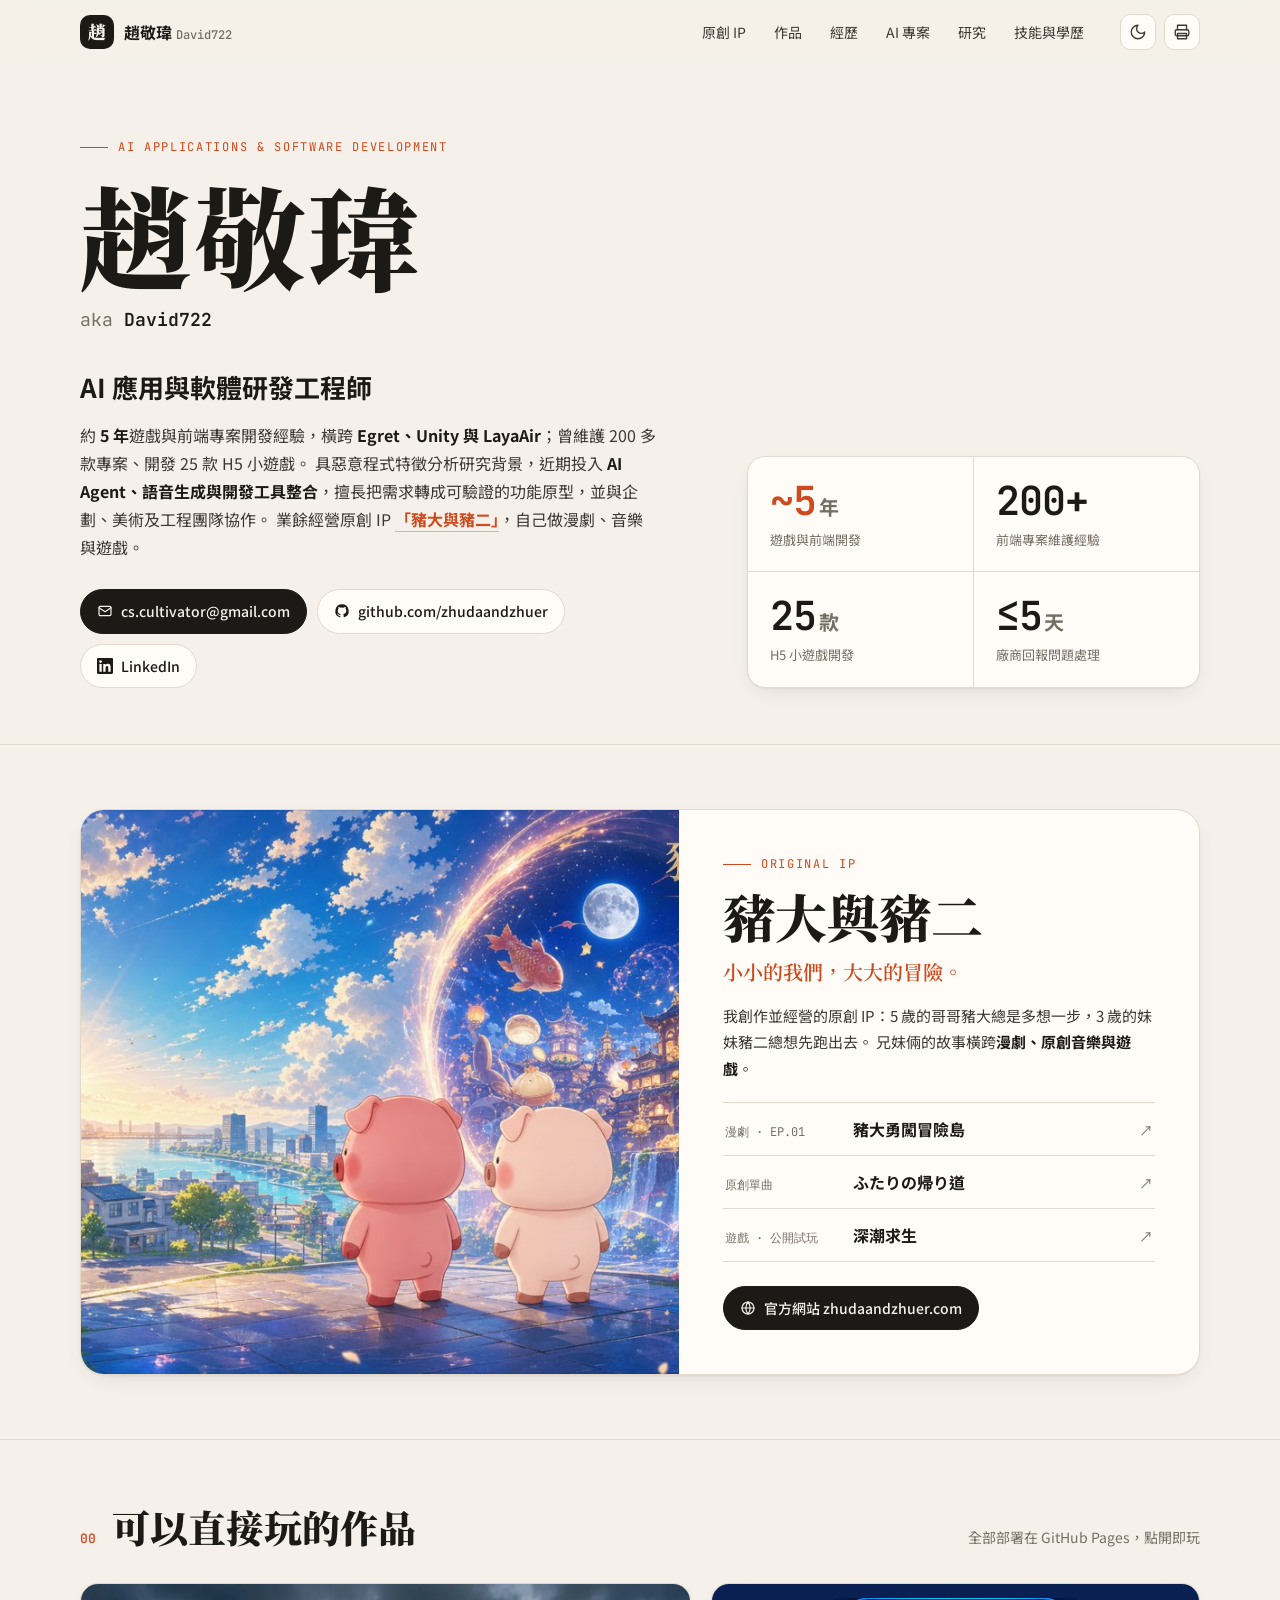
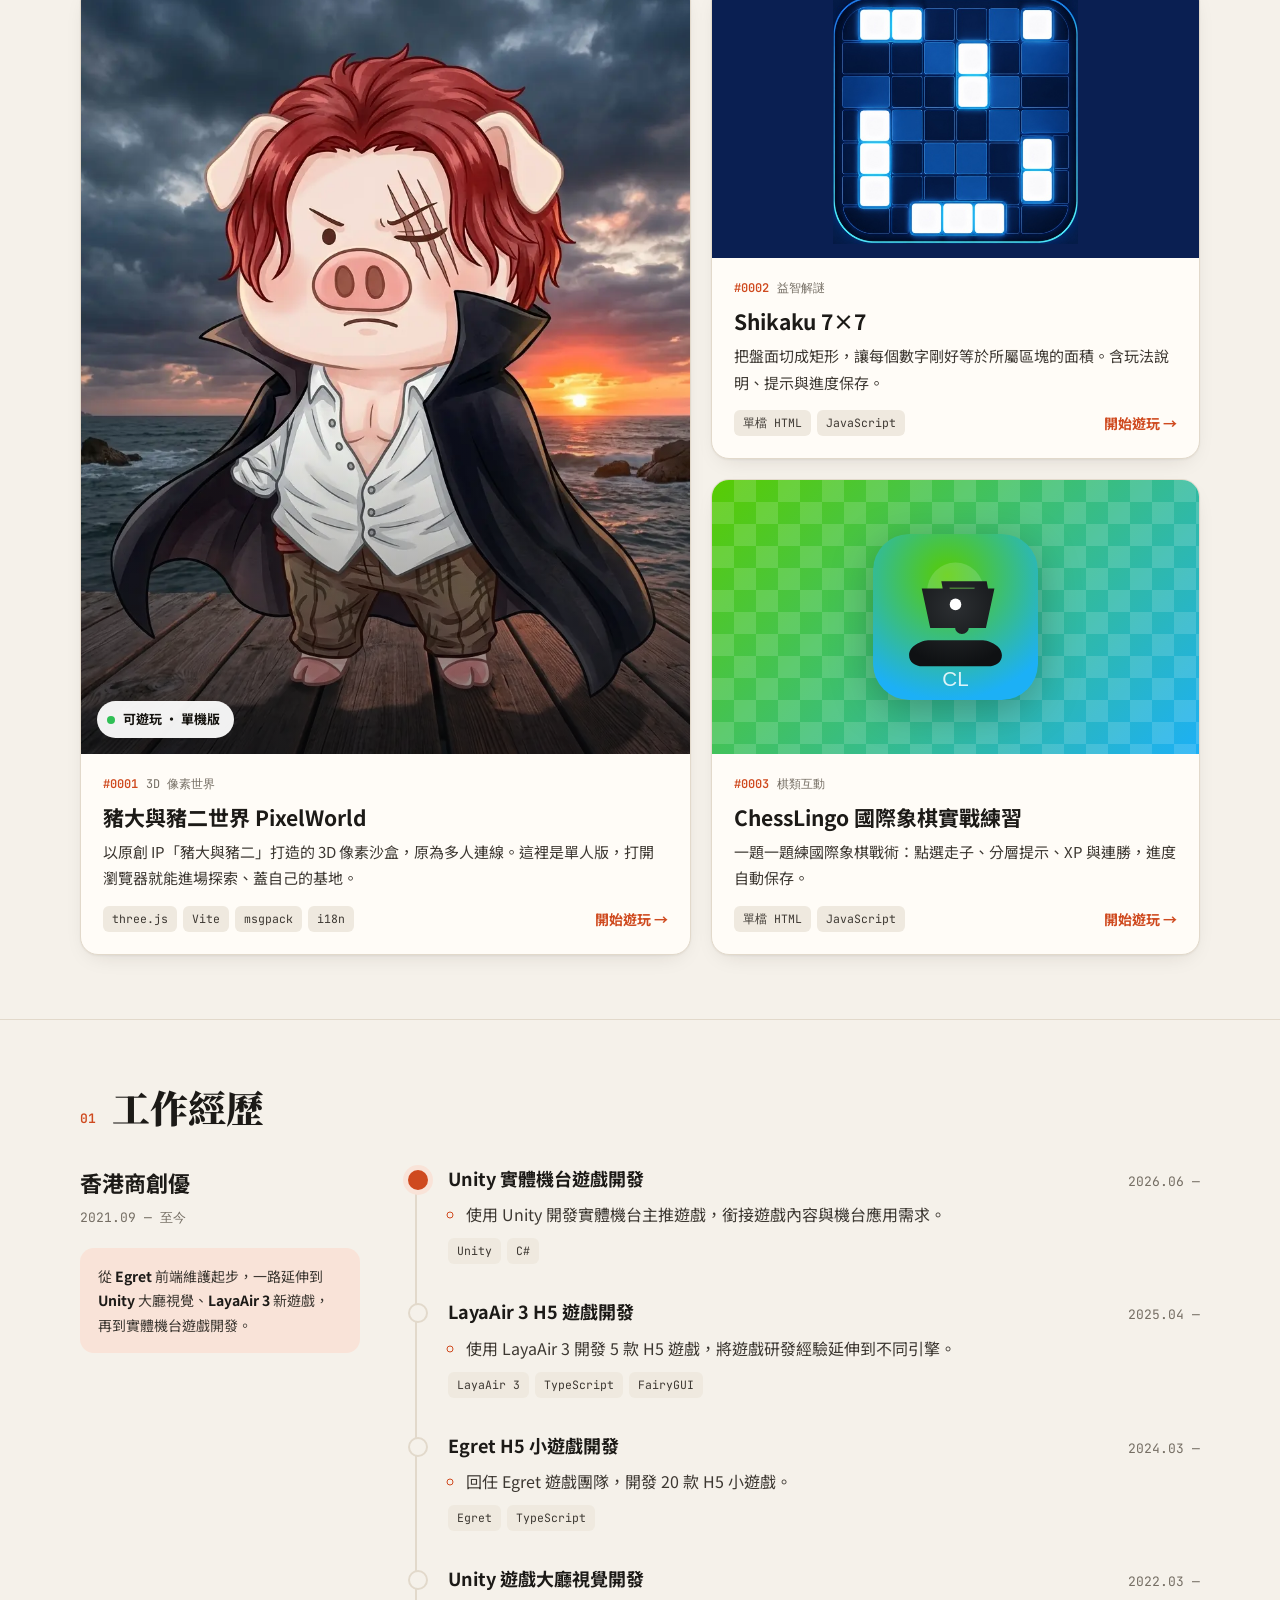
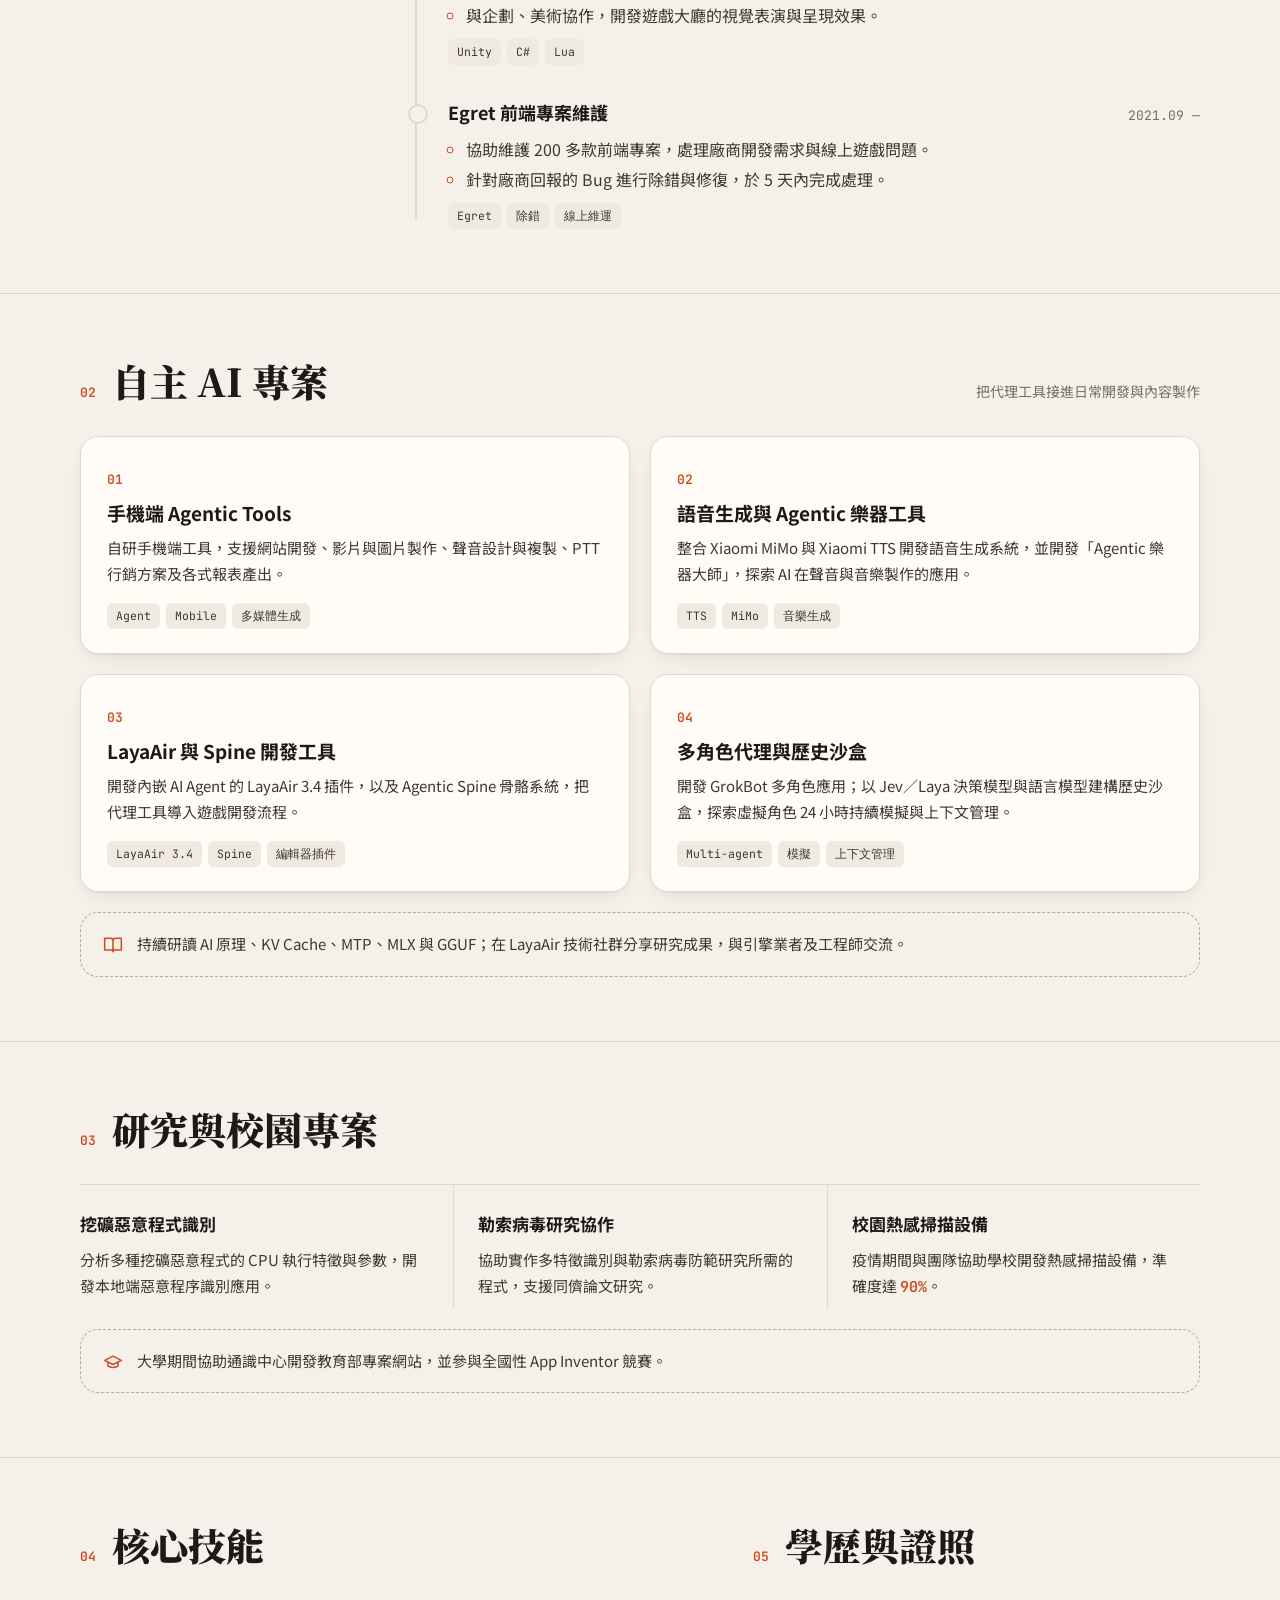
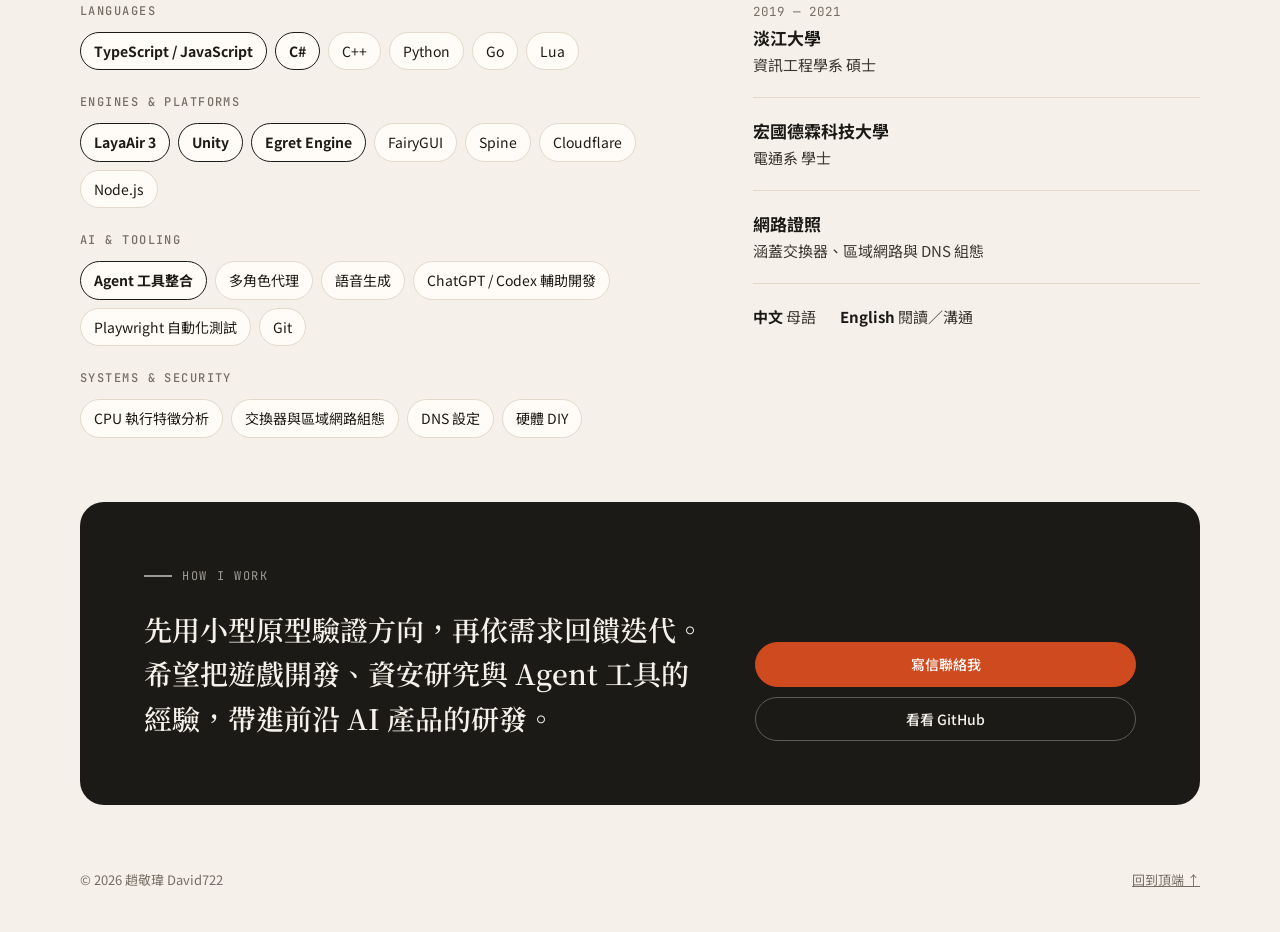
==== commit ff324daf: "Add 豬大與豬二 original IP section to homepage Feature the IP with its banner art, the three released wor" ====
--- a/index.html
+++ b/index.html
@@ -234,6 +234,38 @@
       .game.feature .game-cover { min-height: 0; aspect-ratio: 4 / 3; flex: none; }
     }
 
+    /* ---------- original IP ---------- */
+    .inline-link { color: var(--accent); font-weight: 700; text-decoration: none; border-bottom: 1px solid color-mix(in srgb, var(--accent) 40%, transparent); }
+    .inline-link:hover { border-bottom-color: var(--accent); }
+    .ip-card {
+      display: grid; grid-template-columns: 1.15fr 1fr; overflow: hidden;
+      background: var(--surface); border: 1px solid var(--line); border-radius: 24px; box-shadow: var(--shadow);
+    }
+    .ip-visual { position: relative; display: block; overflow: hidden; min-height: 320px; background: #cfe3f5; }
+    .ip-visual img { position: absolute; inset: 0; width: 100%; height: 100%; object-fit: cover; object-position: 58% 50%; transition: transform .6s cubic-bezier(.2,.7,.3,1); }
+    .ip-visual:hover img { transform: scale(1.03); }
+    .ip-body { padding: clamp(24px, 4vw, 44px); display: flex; flex-direction: column; align-items: flex-start; }
+    .ip-body .eyebrow { margin-bottom: 12px; }
+    .ip-title { font-family: var(--serif); font-weight: 900; font-size: clamp(34px, 4.4vw, 52px); line-height: 1.1; margin: 0; }
+    .ip-tagline { font-family: var(--serif); font-weight: 600; font-size: clamp(17px, 1.8vw, 20px); color: var(--accent); margin: 10px 0 0; }
+    .ip-desc { color: var(--ink-2); margin: 14px 0 20px; font-size: 15px; }
+    .ip-desc strong { color: var(--ink); }
+    .ip-works { list-style: none; margin: 0 0 24px; padding: 0; width: 100%; border-top: 1px solid var(--line); }
+    .ip-works a {
+      display: flex; justify-content: space-between; align-items: baseline; gap: 16px;
+      padding: 12px 2px; border-bottom: 1px solid var(--line); text-decoration: none; transition: padding .2s;
+    }
+    .ip-works a:hover { padding-left: 8px; }
+    .ip-works a::after { content: "↗"; color: var(--muted); font-size: 14px; margin-left: auto; }
+    .ip-works a:hover::after { color: var(--accent); }
+    .ip-kind { font-family: var(--mono); font-size: 12px; color: var(--muted); white-space: nowrap; min-width: 112px; }
+    .ip-name { font-weight: 700; flex: 1; }
+    @media (max-width: 860px) {
+      .ip-card { grid-template-columns: 1fr; }
+      .ip-visual { min-height: 0; aspect-ratio: 16 / 9; }
+    }
+    @media (max-width: 420px) { .ip-kind { min-width: 96px; } }
+
     /* ---------- experience ---------- */
     .exp { display: grid; grid-template-columns: 280px 1fr; gap: 48px; }
     .company { position: sticky; top: 96px; align-self: start; }
@@ -357,7 +389,10 @@
       .game-cover, .game.feature .game-cover { display: none; }
       .game::after { content: attr(href); font-family: var(--mono); font-size: 8pt; color: var(--muted); padding: 0 22px 16px; word-break: break-all; }
       .company { position: static; }
-      .card, .game, .stats { break-inside: avoid; }
+      .ip-card { grid-template-columns: 1fr; }
+      .ip-visual { display: none; }
+      .ip-body .chip-link::after { content: " (https://zhudaandzhuer.com)"; }
+      .card, .game, .stats, .ip-card { break-inside: avoid; }
       .closing { background: none; color: var(--ink); border: 1px solid var(--line); padding: 18px; margin: 0; }
       .closing .eyebrow { color: var(--accent); }
       footer { display: none; }
@@ -372,6 +407,7 @@
         <span>趙敬瑋 <small>David722</small></span>
       </a>
       <nav class="nav" aria-label="頁面導覽">
+        <a href="#ip">原創 IP</a>
         <a href="#works">作品</a>
         <a href="#experience">經歷</a>
         <a href="#ai">AI 專案</a>
@@ -401,6 +437,7 @@
           <p class="summary" itemprop="description">
             約 <strong>5 年</strong>遊戲與前端專案開發經驗，橫跨 <strong>Egret、Unity 與 LayaAir</strong>；曾維護 200 多款專案、開發 25 款 H5 小遊戲。
             具惡意程式特徵分析研究背景，近期投入 <strong>AI Agent、語音生成與開發工具整合</strong>，擅長把需求轉成可驗證的功能原型，並與企劃、美術及工程團隊協作。
+            業餘經營原創 IP <a class="inline-link" href="https://zhudaandzhuer.com/" target="_blank" rel="noopener">「豬大與豬二」</a>，自己做漫劇、音樂與遊戲。
           </p>
           <div class="contacts">
             <a class="chip-link primary" href="mailto:cs.cultivator@gmail.com" itemprop="email">
@@ -426,6 +463,50 @@
       </div>
     </section>
 
+    <!-- ===== Original IP ===== -->
+    <section class="block ip" id="ip">
+      <div class="wrap">
+        <div class="ip-card reveal">
+          <a class="ip-visual" href="https://zhudaandzhuer.com/" target="_blank" rel="noopener" aria-label="前往豬大與豬二官方網站">
+            <img src="./assets/img/zhuda-zhuer-ip.jpg" alt="豬大與豬二的主視覺：兩隻小豬站在海港城市前，望向夢幻的奇幻世界" width="1200" height="625" loading="lazy">
+          </a>
+          <div class="ip-body">
+            <p class="eyebrow">Original IP</p>
+            <h2 class="ip-title">豬大與豬二</h2>
+            <p class="ip-tagline">小小的我們，大大的冒險。</p>
+            <p class="ip-desc">
+              我創作並經營的原創 IP：5 歲的哥哥豬大總是多想一步，3 歲的妹妹豬二總想先跑出去。
+              兄妹倆的故事橫跨<strong>漫劇、原創音樂與遊戲</strong>。
+            </p>
+            <ul class="ip-works">
+              <li>
+                <a href="https://zhudaandzhuer.com/manga-drama/" target="_blank" rel="noopener">
+                  <span class="ip-kind">漫劇 · EP.01</span>
+                  <span class="ip-name">豬大勇闖冒險島</span>
+                </a>
+              </li>
+              <li>
+                <a href="https://zhudaandzhuer.com/music/" target="_blank" rel="noopener">
+                  <span class="ip-kind">原創單曲</span>
+                  <span class="ip-name" lang="ja">ふたりの帰り道</span>
+                </a>
+              </li>
+              <li>
+                <a href="https://game.qianlongxundao.com/play/zhuda-deep-tide/" target="_blank" rel="noopener">
+                  <span class="ip-kind">遊戲 · 公開試玩</span>
+                  <span class="ip-name">深潮求生</span>
+                </a>
+              </li>
+            </ul>
+            <a class="chip-link primary" href="https://zhudaandzhuer.com/" target="_blank" rel="noopener">
+              <svg viewBox="0 0 24 24" fill="none" stroke="currentColor" stroke-width="1.8" stroke-linecap="round" stroke-linejoin="round" aria-hidden="true"><circle cx="12" cy="12" r="9"/><path d="M3 12h18M12 3a14 14 0 0 1 0 18M12 3a14 14 0 0 0 0 18"/></svg>
+              官方網站 zhudaandzhuer.com
+            </a>
+          </div>
+        </div>
+      </div>
+    </section>
+
     <!-- ===== Works ===== -->
     <section class="block" id="works">
       <div class="wrap">
@@ -443,7 +524,7 @@
             <div class="game-body">
               <div class="game-meta"><span class="no">#0001</span><span>3D 像素世界</span></div>
               <h3 class="game-title">豬大與豬二世界 PixelWorld</h3>
-              <p class="game-desc">原為多人連線的 3D 像素世界，這裡是離線展示版：保留原始的遊戲啟動流程，以 mock 取代後端服務，打開瀏覽器就能直接進場。</p>
+              <p class="game-desc">以原創 IP「豬大與豬二」打造的 3D 像素沙盒，原為多人連線。這裡是單人版，打開瀏覽器就能進場探索、蓋自己的基地。</p>
               <div class="game-foot">
                 <div class="tags"><span class="tag">three.js</span><span class="tag">Vite</span><span class="tag">msgpack</span><span class="tag">i18n</span></div>
                 <span class="play">開始遊玩</span>
@@ -471,9 +552,9 @@
             <div class="game-body">
               <div class="game-meta"><span class="no">#0003</span><span>棋類互動</span></div>
               <h3 class="game-title">ChessLingo 國際象棋實戰練習</h3>
-              <p class="game-desc">產品 Demo：棋盤互動、關卡、提示、點數、愛心、計時，以及完整的產品事件流。</p>
+              <p class="game-desc">一題一題練國際象棋戰術：點選走子、分層提示、XP 與連勝，進度自動保存。</p>
               <div class="game-foot">
-                <div class="tags"><span class="tag">單檔 HTML</span><span class="tag">產品原型</span></div>
+                <div class="tags"><span class="tag">單檔 HTML</span><span class="tag">JavaScript</span></div>
                 <span class="play">開始遊玩</span>
               </div>
             </div>
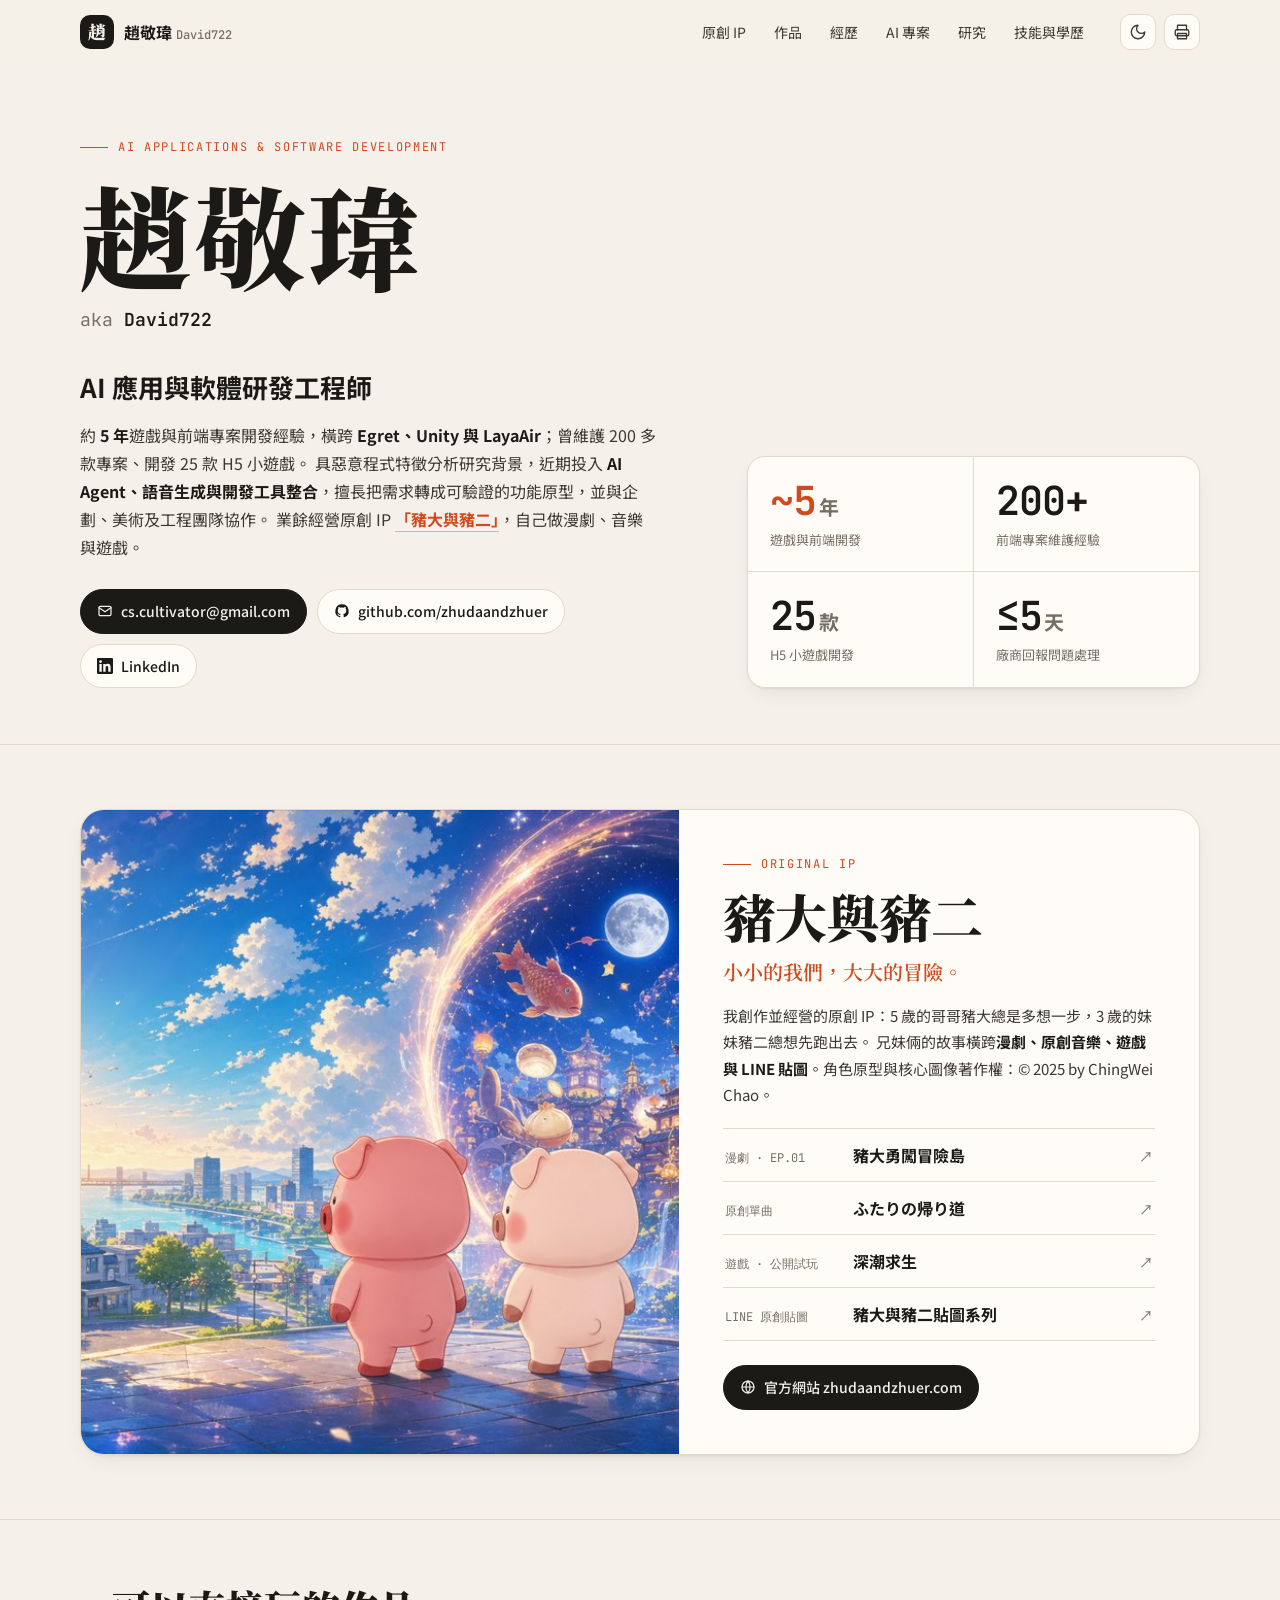
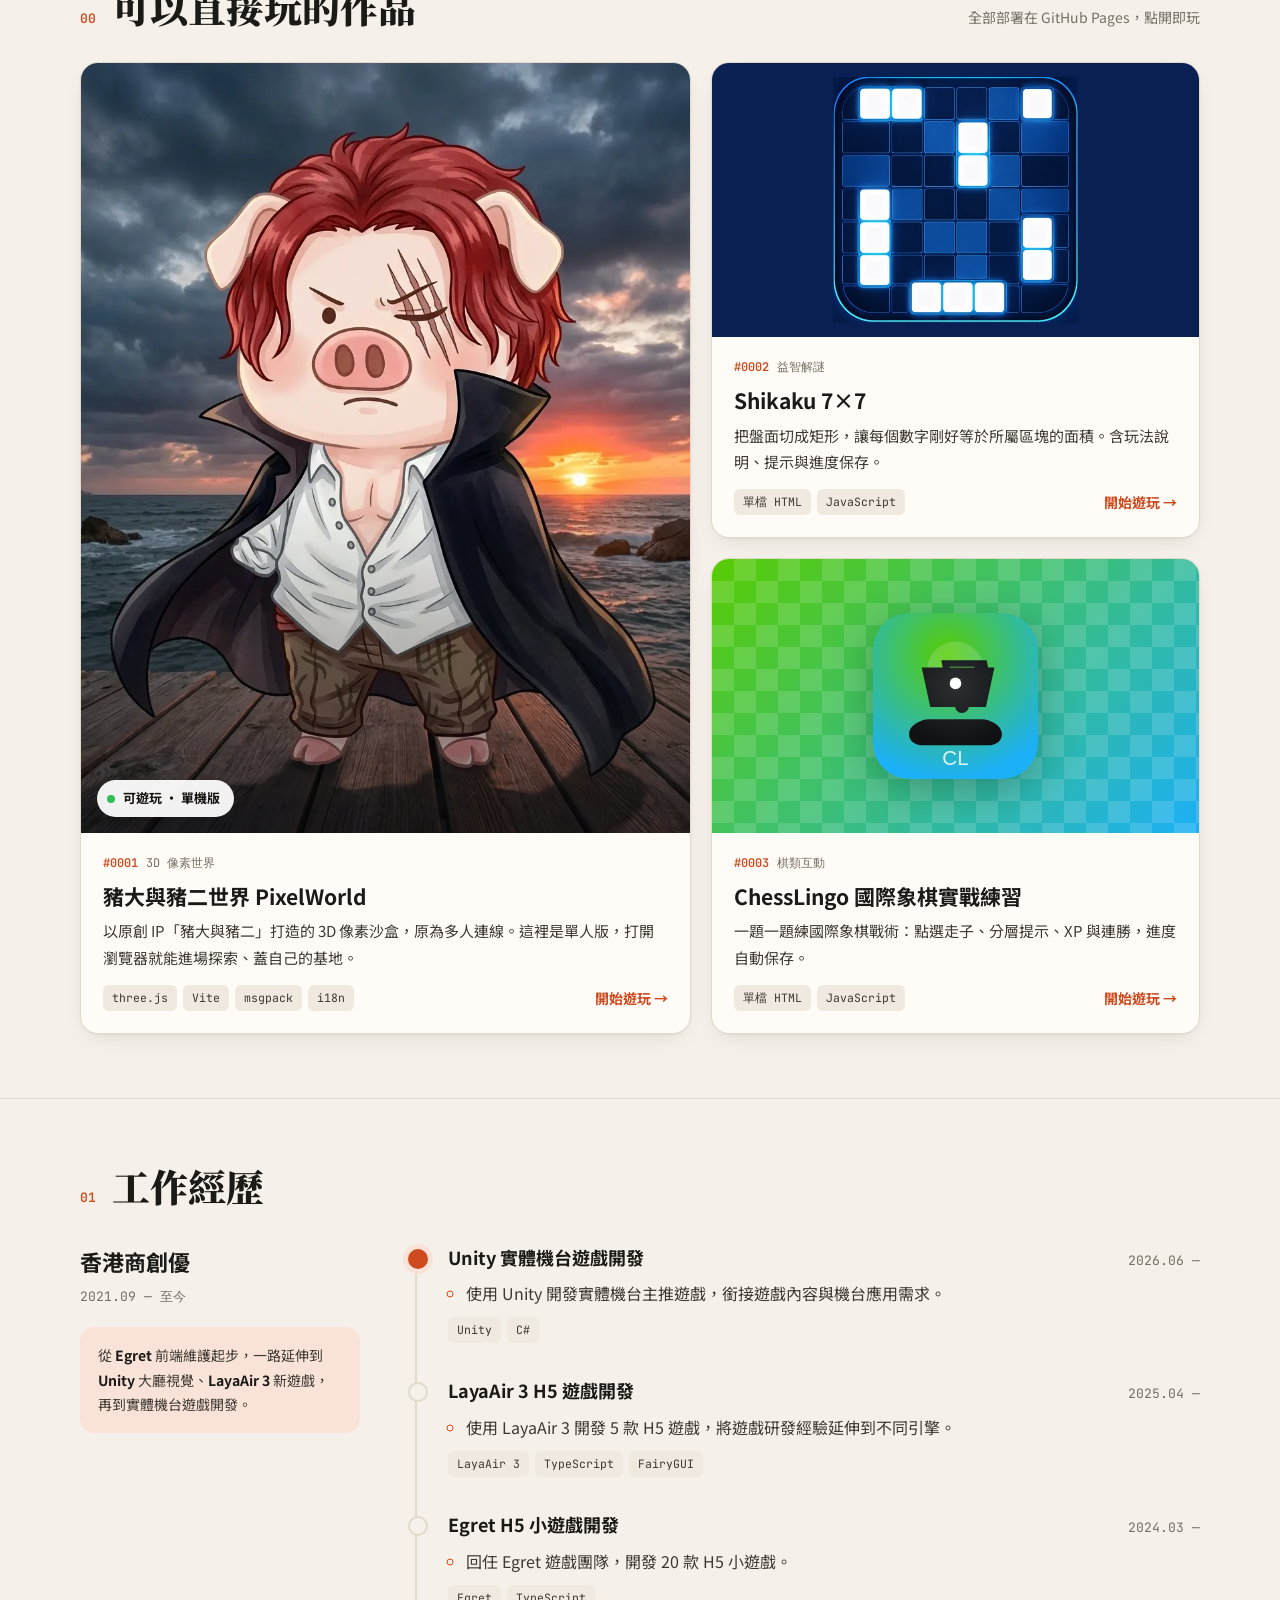
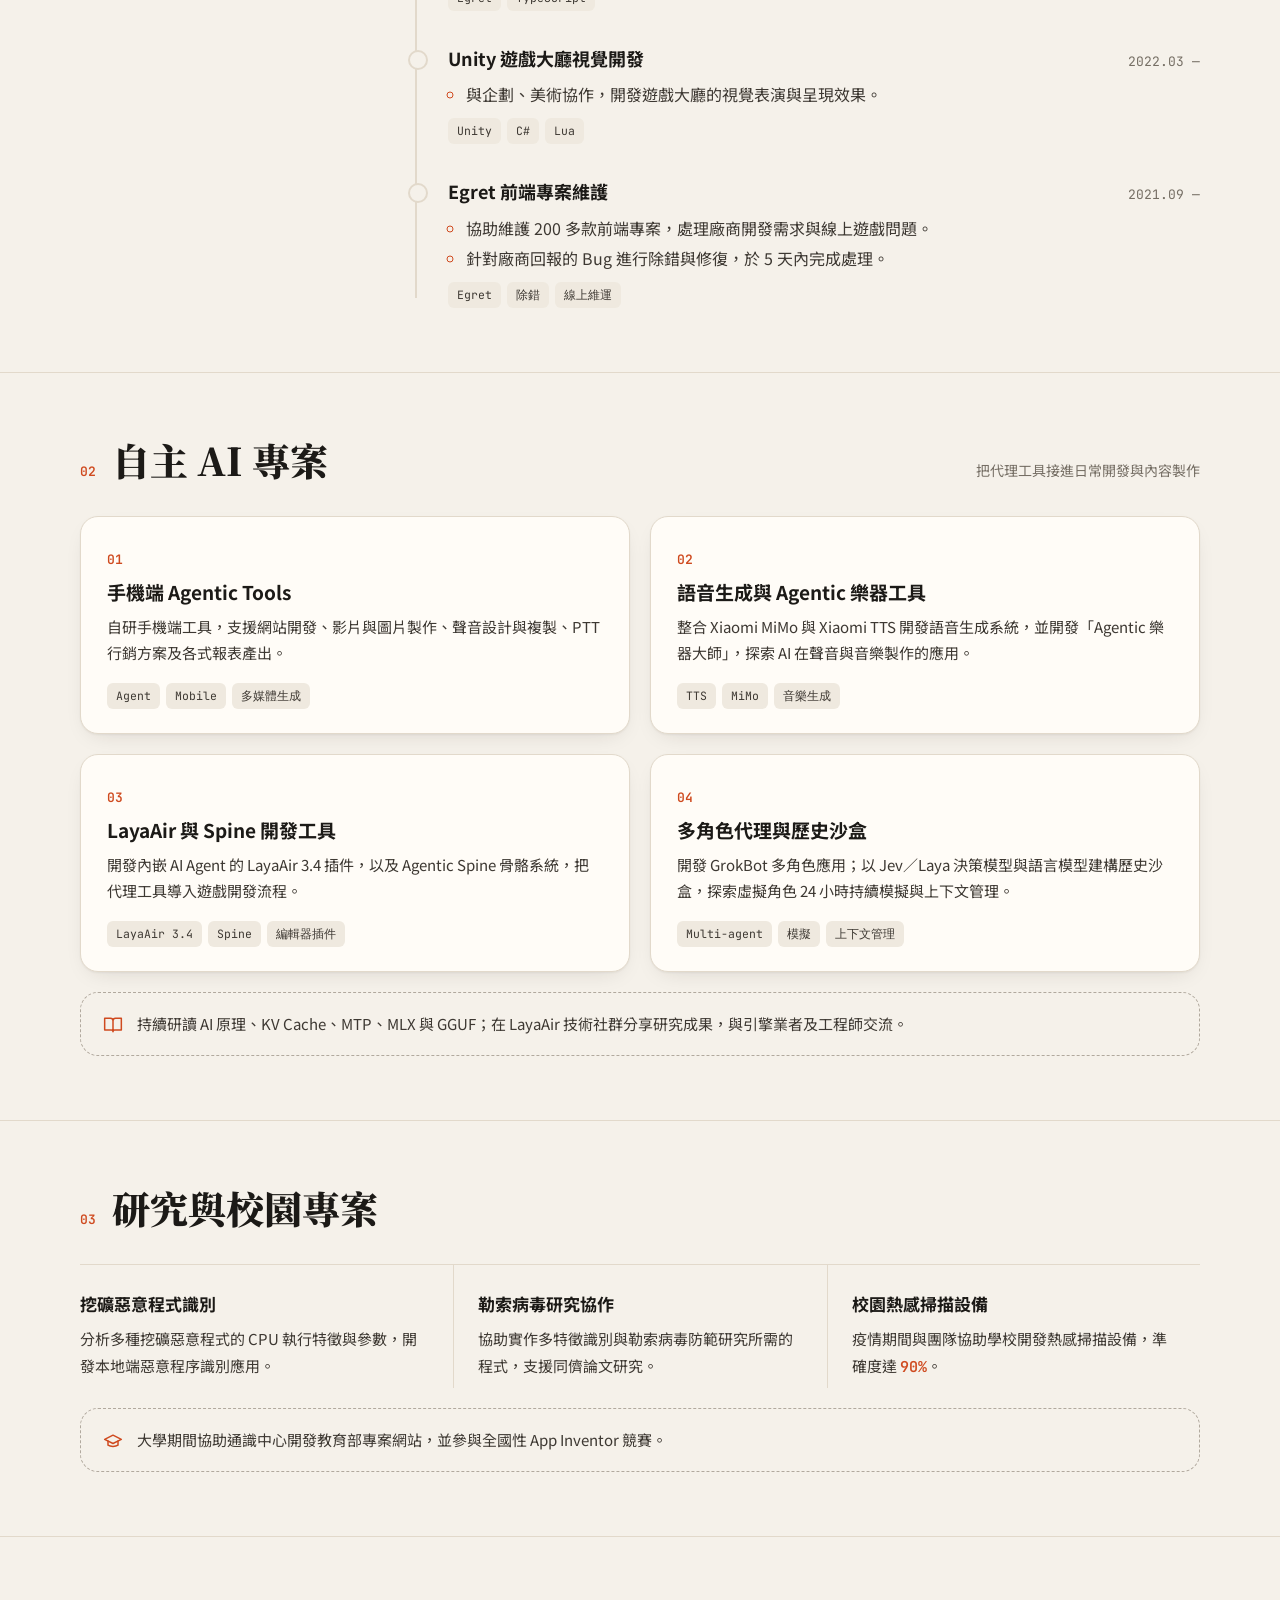
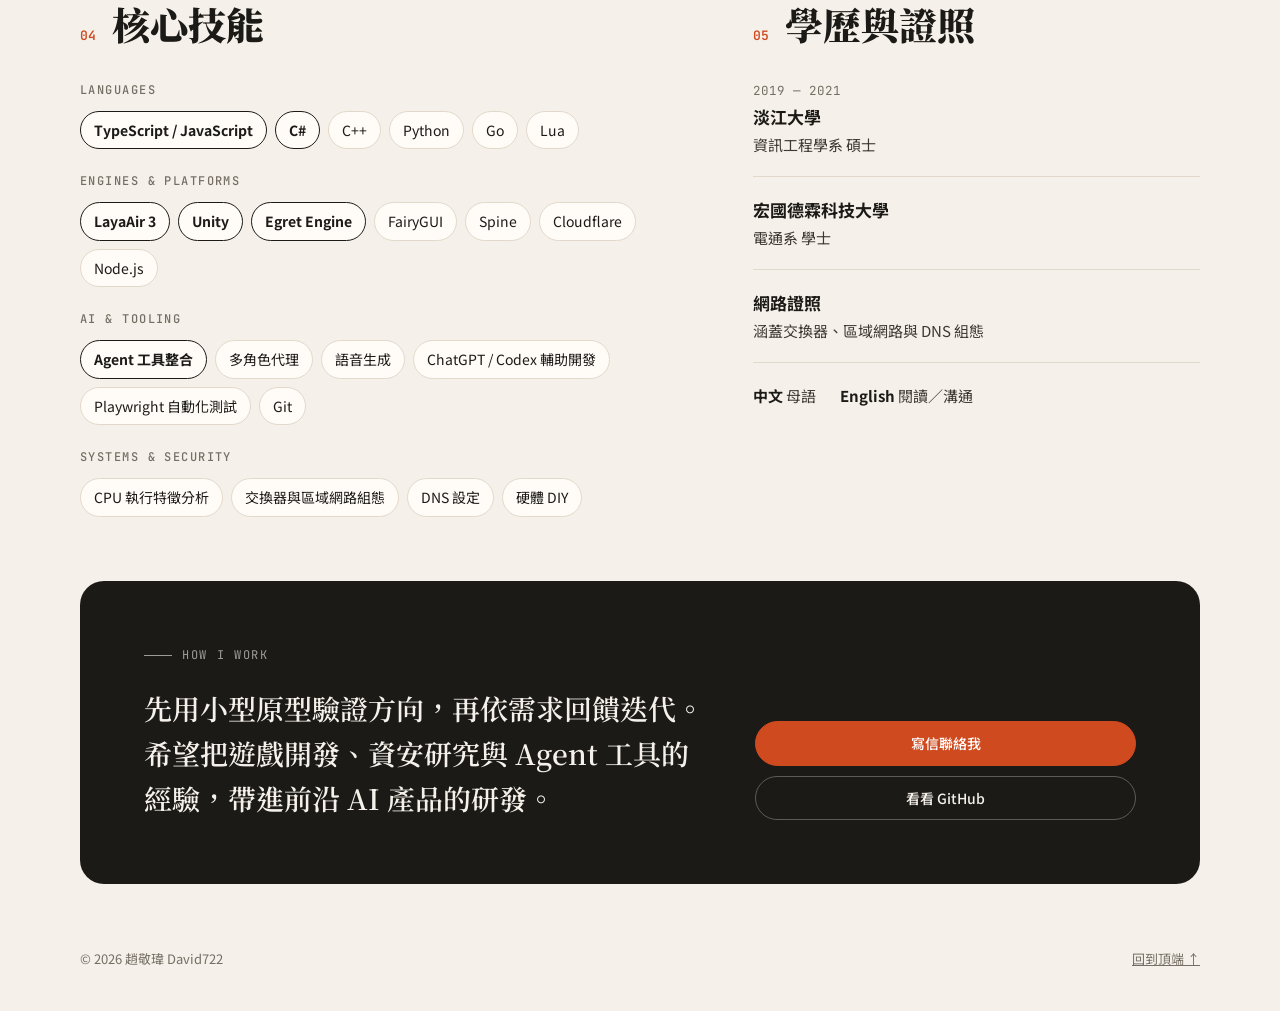
==== commit 4433d5c9: "Mark 豬大與豬二 creator in structured data; add LINE stickers to IP section Co-Authored-By: Claude Opus 5" ====
--- a/index.html
+++ b/index.html
@@ -10,6 +10,36 @@
   <meta property="og:description" content="遊戲與前端開發 5 年、200+ 專案維護、25 款 H5 小遊戲，以及可直接遊玩的作品。" />
   <meta property="og:url" content="https://zhudaandzhuer.github.io/" />
   <meta property="og:image" content="https://zhudaandzhuer.github.io/myGames/0001-PixelWorld/images/zhuda-loading.jpeg" />
+  <link rel="canonical" href="https://zhudaandzhuer.github.io/" />
+  <meta name="author" content="趙敬瑋 ChingWei Chao" />
+  <script type="application/ld+json">
+  {
+    "@context": "https://schema.org",
+    "@type": "Person",
+    "name": "趙敬瑋",
+    "alternateName": ["ChingWei Chao", "David722"],
+    "url": "https://zhudaandzhuer.github.io/",
+    "jobTitle": "AI 應用與軟體研發工程師",
+    "sameAs": [
+      "https://github.com/zhudaandzhuer",
+      "https://www.linkedin.com/in/%E6%95%AC%E7%91%8B-%E8%B6%99-7991b7415/",
+      "https://zhudaandzhuer.com/"
+    ],
+    "founder": {
+      "@type": "Organization",
+      "name": "豬大與豬二",
+      "url": "https://zhudaandzhuer.com/",
+      "foundingDate": "2025"
+    },
+    "owns": {
+      "@type": "CreativeWork",
+      "name": "豬大與豬二（原創角色 IP）",
+      "url": "https://zhudaandzhuer.com/",
+      "copyrightHolder": "ChingWei Chao",
+      "copyrightYear": "2025"
+    }
+  }
+  </script>
   <link rel="icon" type="image/png" sizes="256x256" href="./myGames/0001-PixelWorld/images/zhuda-zhuer-favicon-256.png">
   <link rel="apple-touch-icon" sizes="180x180" href="./myGames/0001-PixelWorld/apple-touch-icon-180.png">
   <link rel="preconnect" href="https://fonts.googleapis.com">
@@ -476,7 +506,7 @@
             <p class="ip-tagline">小小的我們，大大的冒險。</p>
             <p class="ip-desc">
               我創作並經營的原創 IP：5 歲的哥哥豬大總是多想一步，3 歲的妹妹豬二總想先跑出去。
-              兄妹倆的故事橫跨<strong>漫劇、原創音樂與遊戲</strong>。
+              兄妹倆的故事橫跨<strong>漫劇、原創音樂、遊戲與 LINE 貼圖</strong>。角色原型與核心圖像著作權：© 2025 by ChingWei Chao。
             </p>
             <ul class="ip-works">
               <li>
@@ -495,6 +525,12 @@
                 <a href="https://game.qianlongxundao.com/play/zhuda-deep-tide/" target="_blank" rel="noopener">
                   <span class="ip-kind">遊戲 · 公開試玩</span>
                   <span class="ip-name">深潮求生</span>
+                </a>
+              </li>
+              <li>
+                <a href="https://line.me/S/shop/sticker/author/5915493" target="_blank" rel="noopener">
+                  <span class="ip-kind">LINE 原創貼圖</span>
+                  <span class="ip-name">豬大與豬二貼圖系列</span>
                 </a>
               </li>
             </ul>
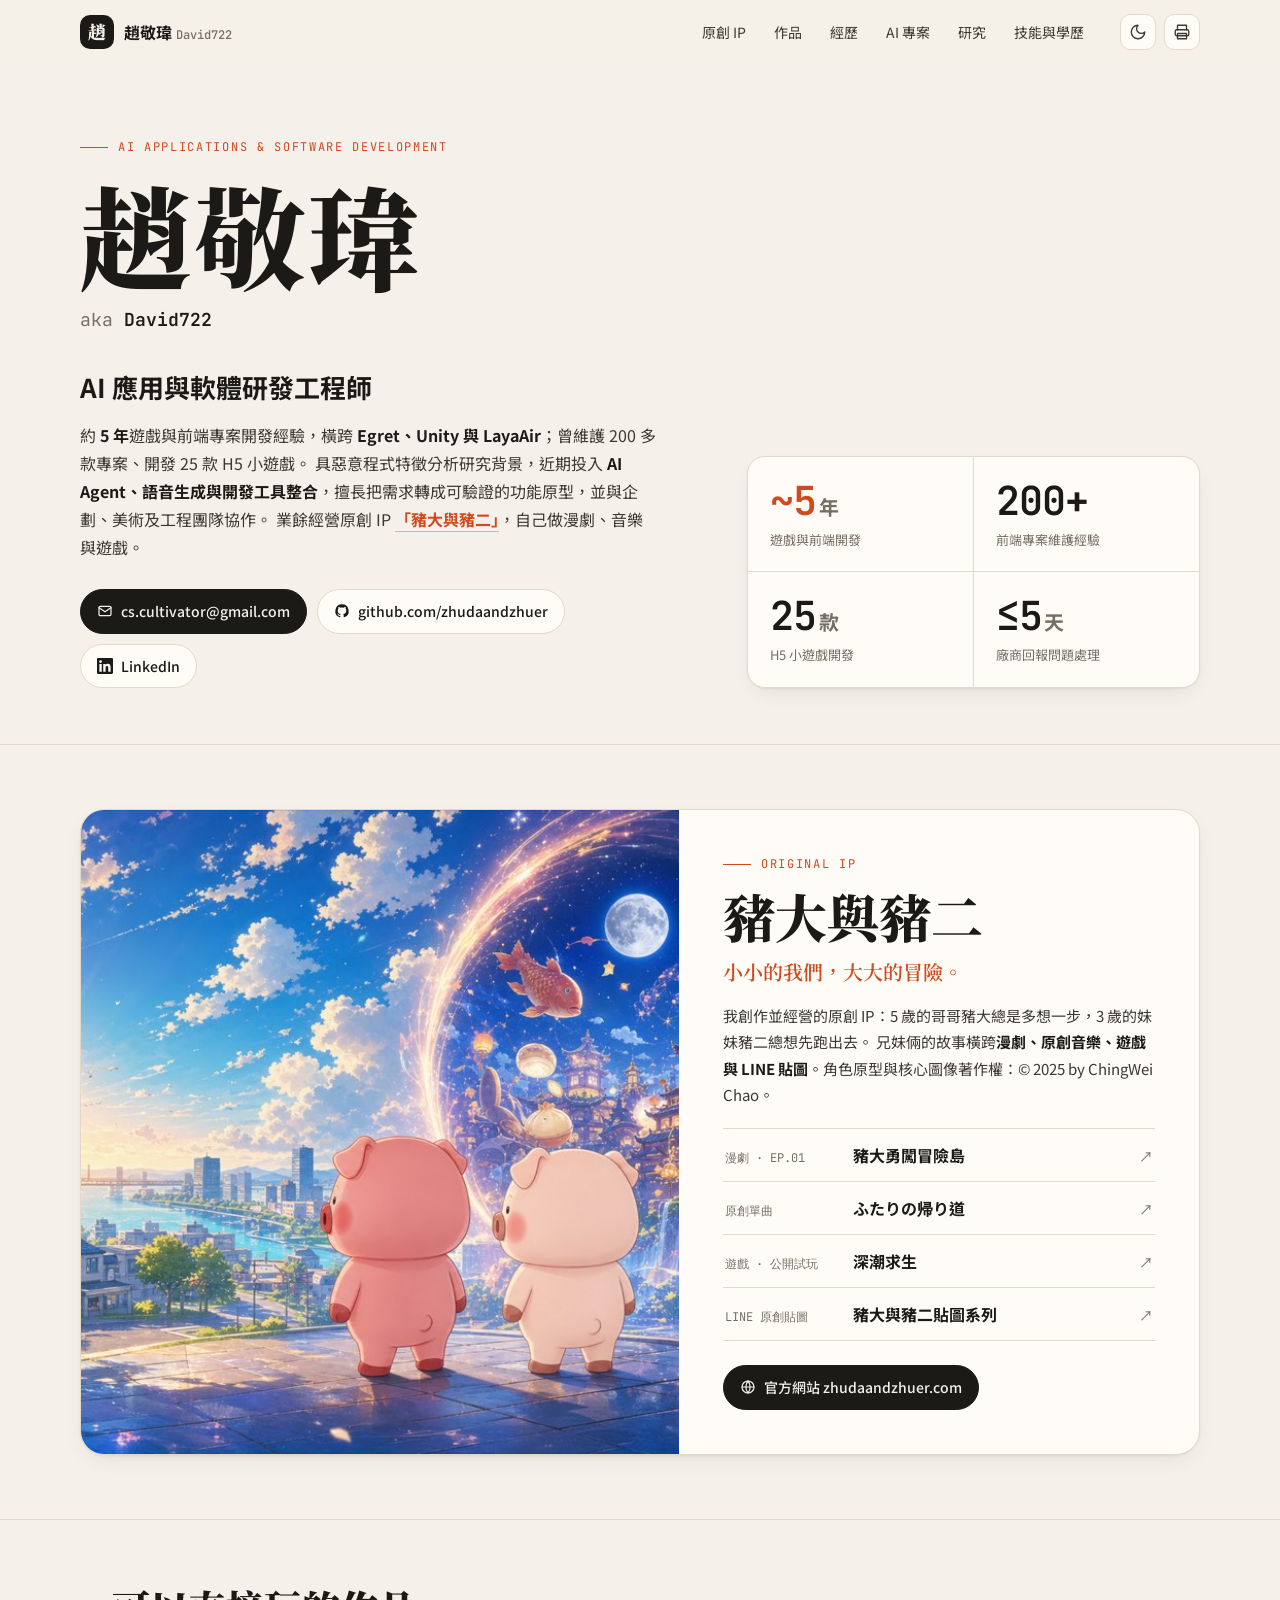
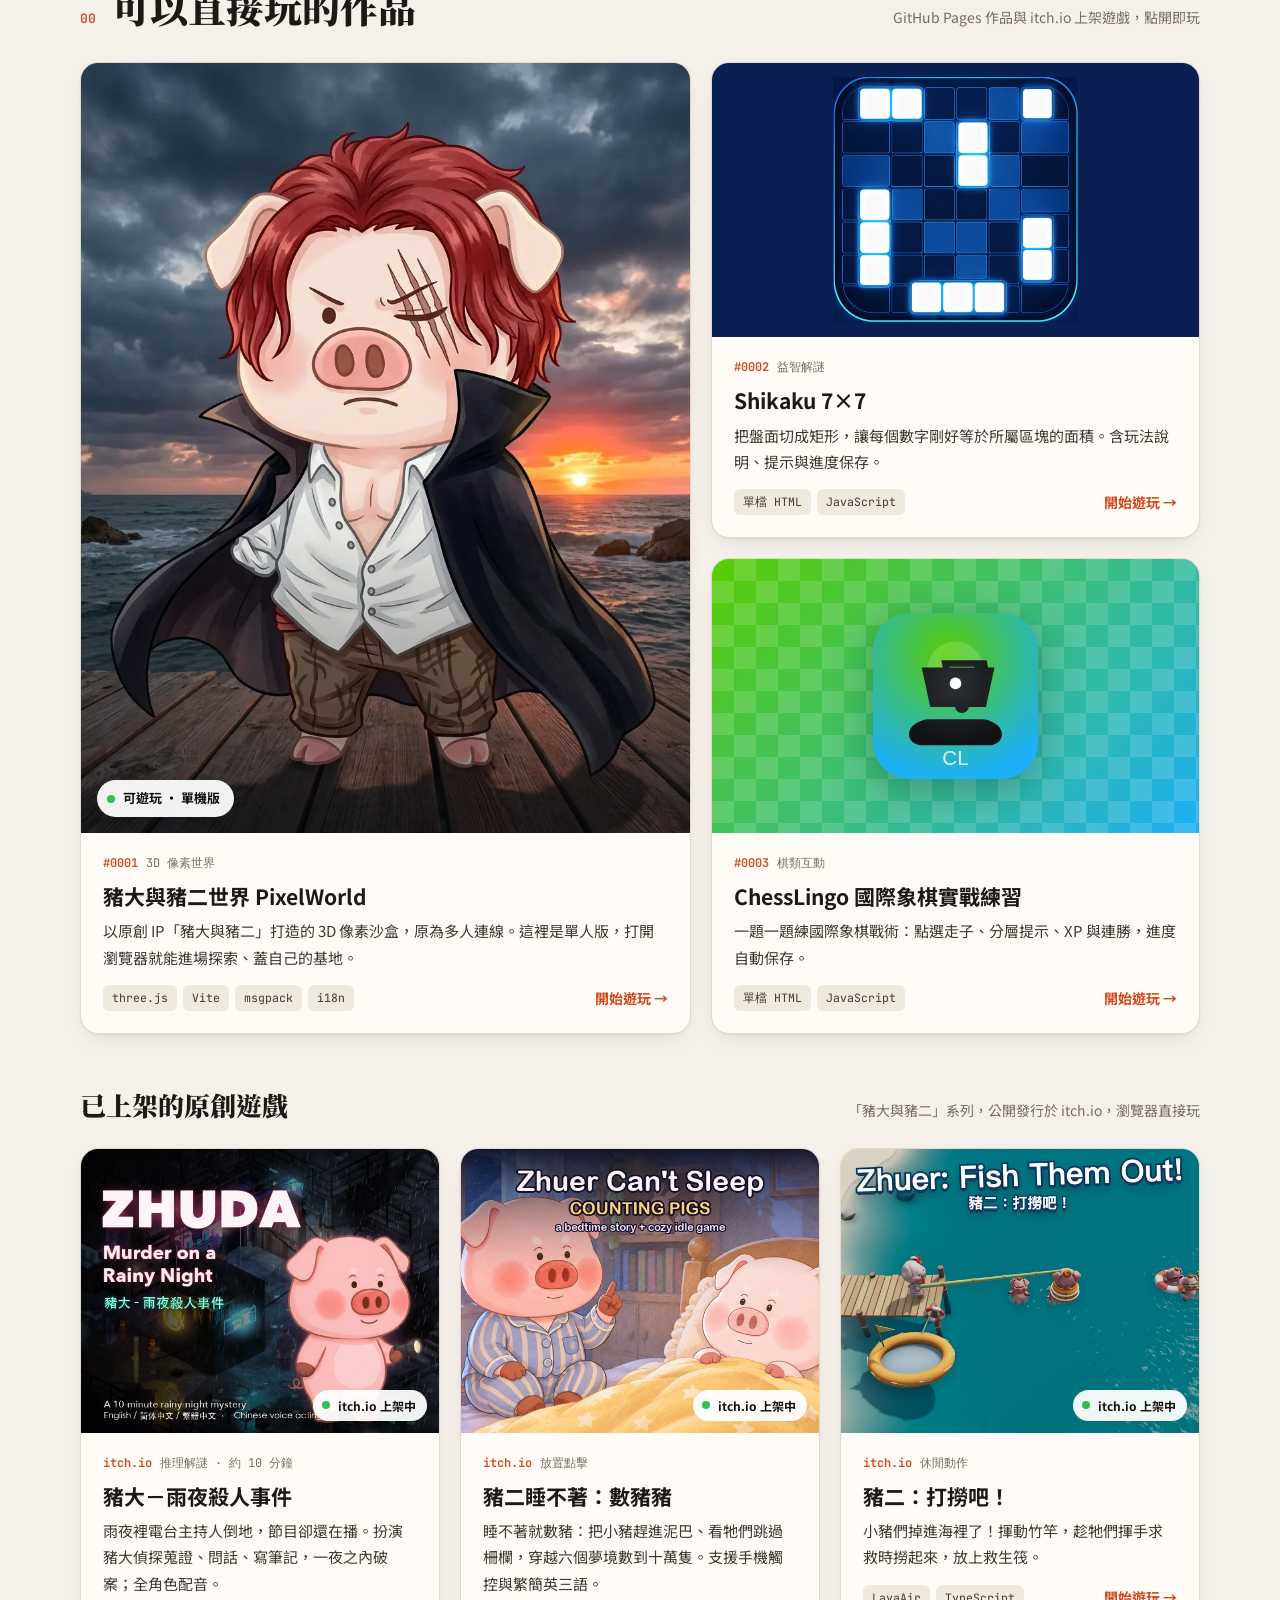
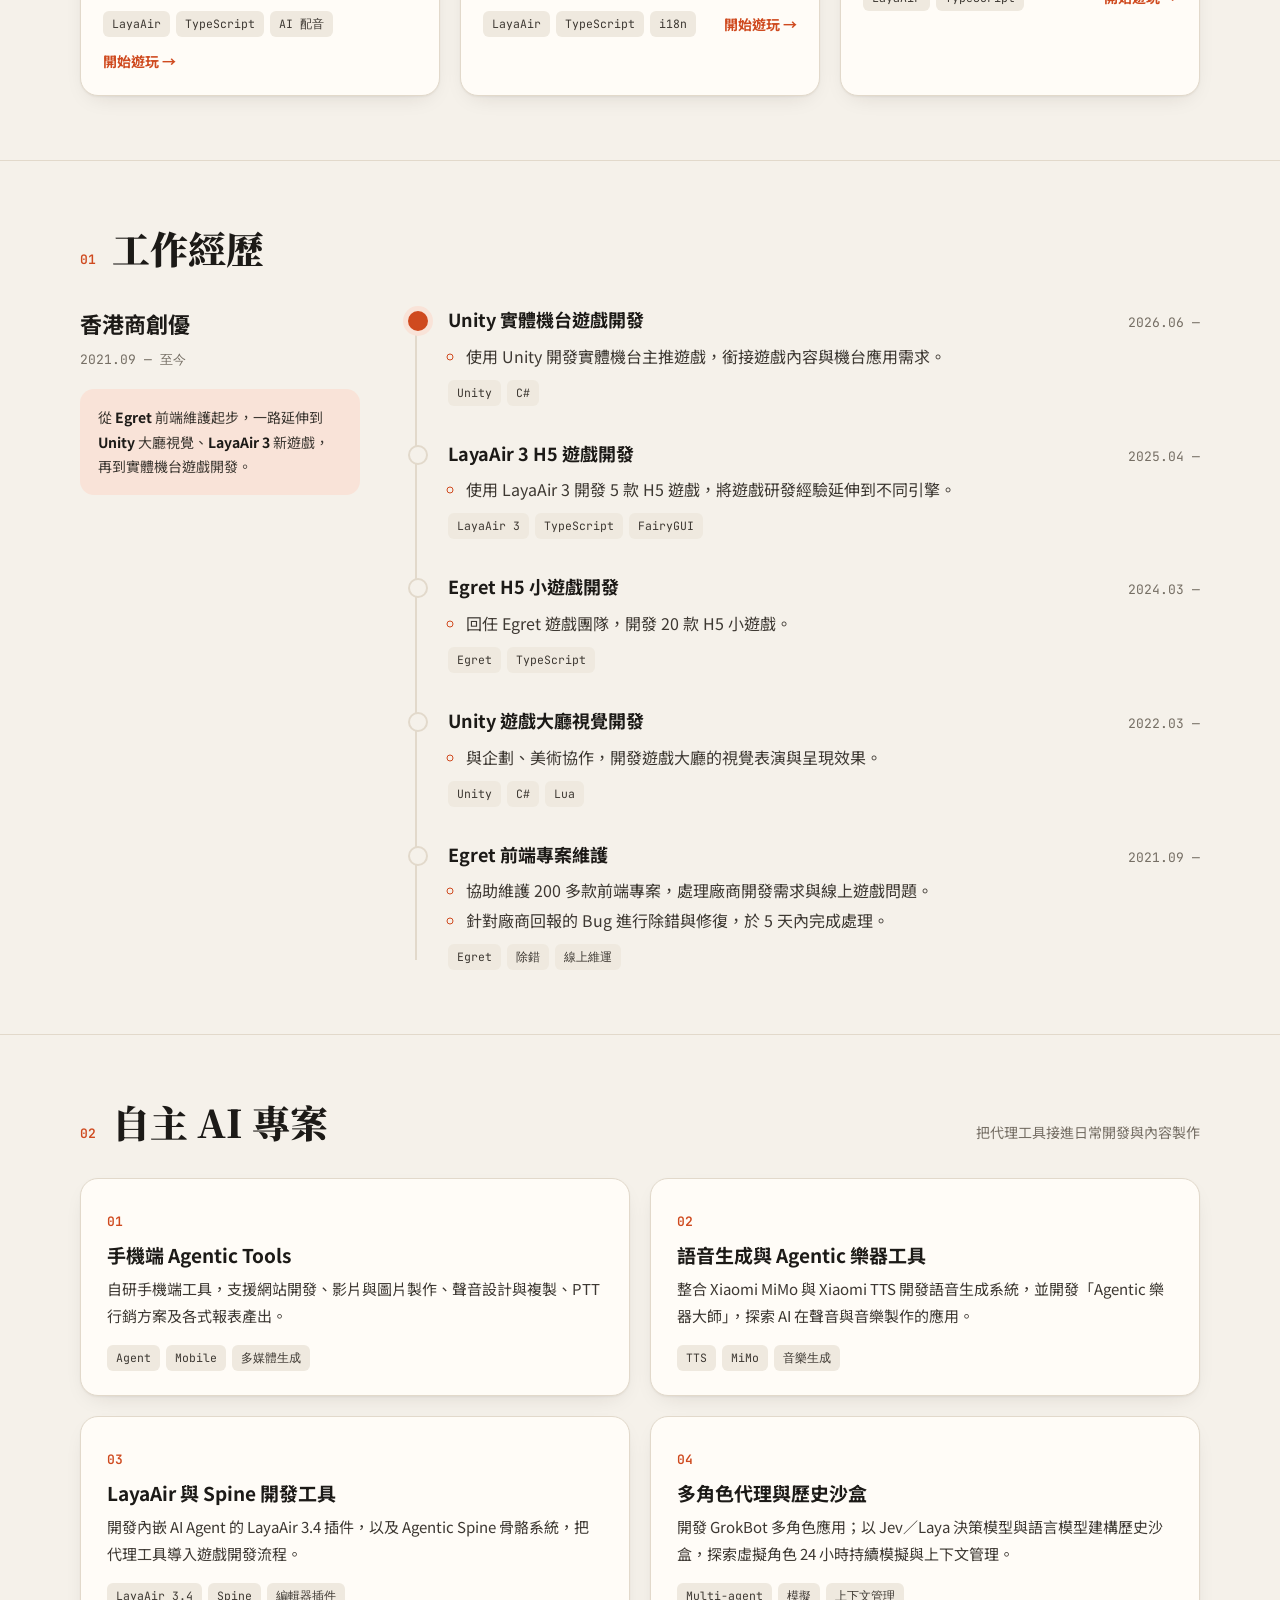
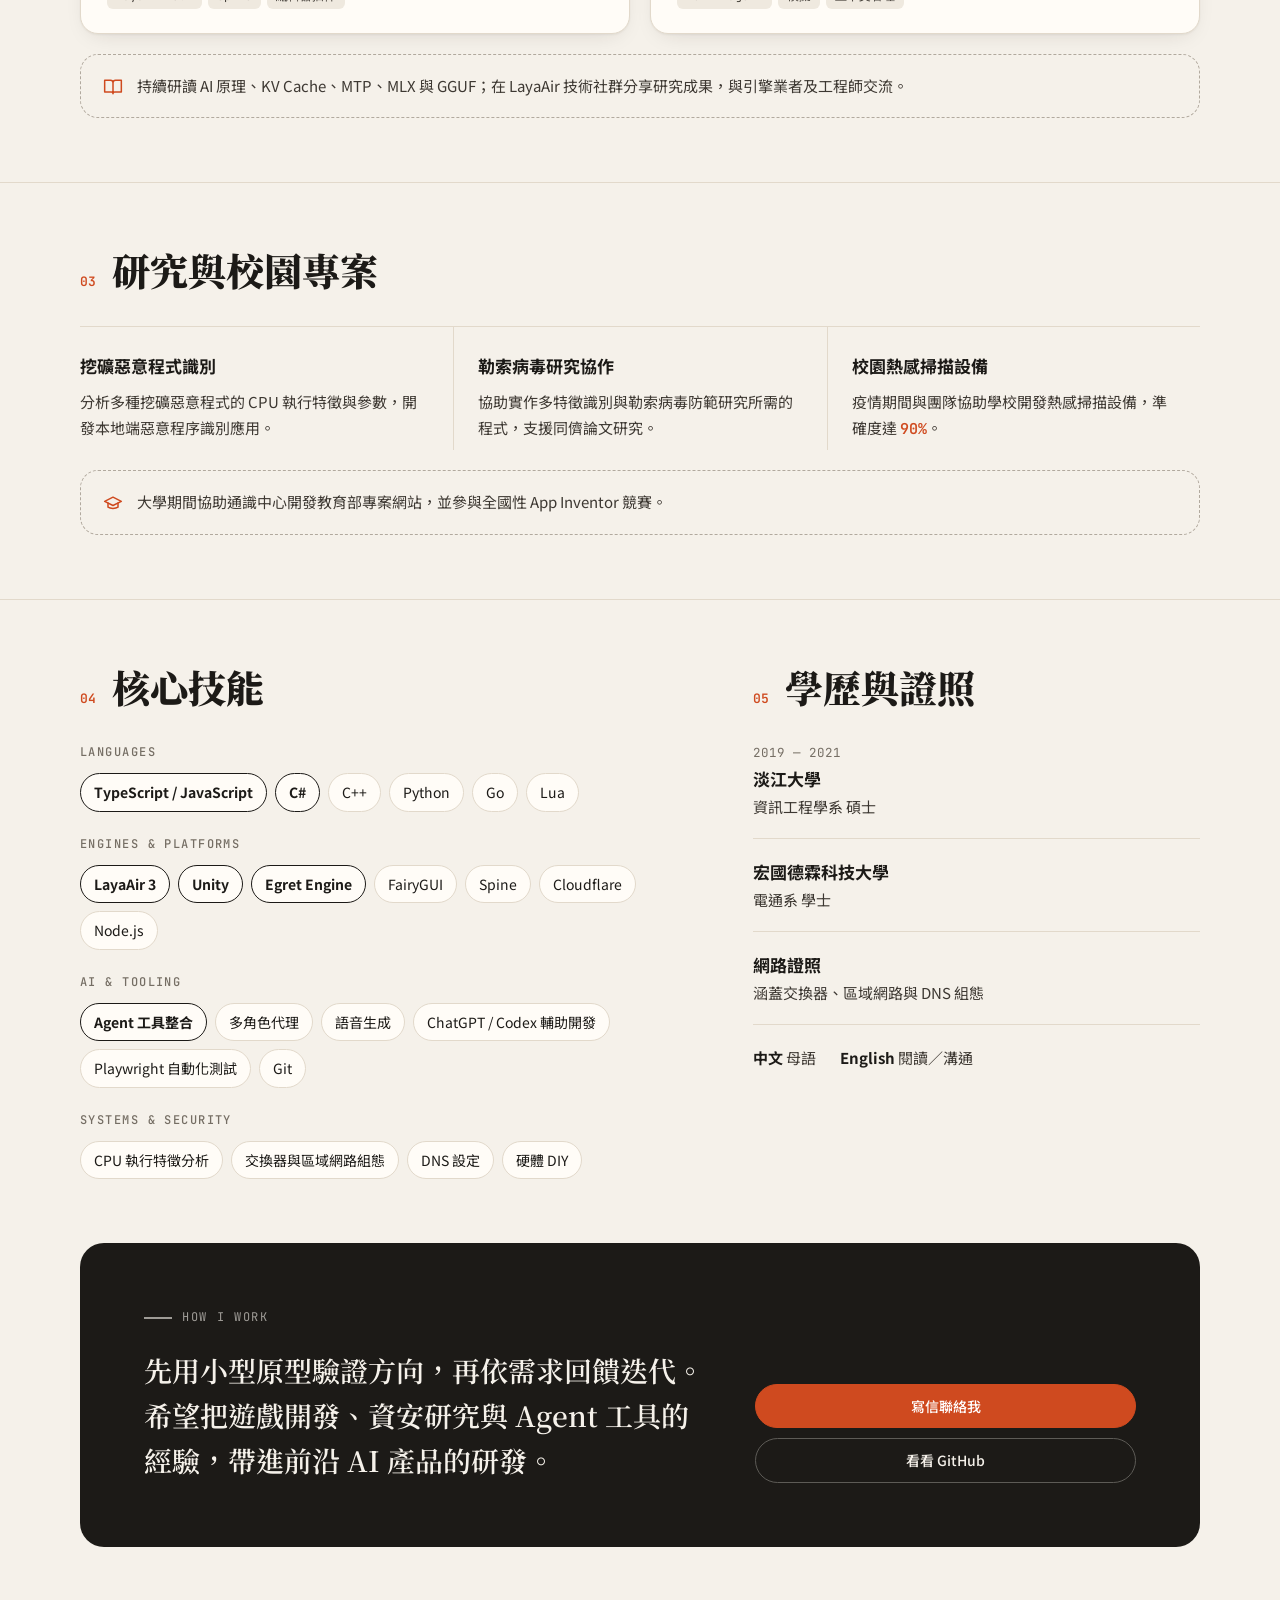
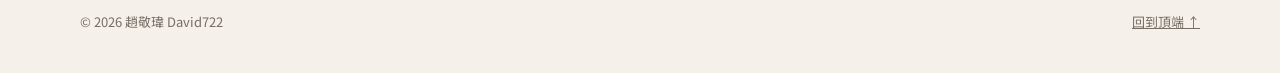
==== commit af1fd940: "Add itch.io-published games to resume homepage New "已上架的原創遊戲" block under section 00 with cards for " ====
--- a/index.html
+++ b/index.html
@@ -258,8 +258,13 @@
     .play { font-weight: 700; font-size: 14px; color: var(--accent); white-space: nowrap; }
     .play::after { content: " →"; transition: margin .2s; }
     .game:hover .play::after { margin-left: 4px; }
+    .sub-head { display: flex; flex-wrap: wrap; align-items: baseline; gap: 6px 16px; margin: 48px 0 20px; }
+    .sub-title { font-family: var(--serif); font-weight: 900; font-size: clamp(22px, 2.4vw, 26px); margin: 0; }
+    .games.shipped { grid-template-columns: repeat(3, 1fr); grid-template-rows: auto; }
+    .games.shipped .game-cover { aspect-ratio: 63 / 50; }
+    .games.shipped .play-badge { left: auto; right: 12px; bottom: 12px; font-size: 12px; padding: 5px 11px 5px 9px; }
     @media (max-width: 820px) {
-      .games { grid-template-columns: 1fr; }
+      .games, .games.shipped { grid-template-columns: 1fr; }
       .game.feature { grid-row: auto; }
       .game.feature .game-cover { min-height: 0; aspect-ratio: 4 / 3; flex: none; }
     }
@@ -549,7 +554,7 @@
         <div class="sec-head reveal">
           <span class="sec-no">00</span>
           <h2 class="sec-title">可以直接玩的作品</h2>
-          <p class="sec-sub">全部部署在 GitHub Pages，點開即玩</p>
+          <p class="sec-sub">GitHub Pages 作品與 itch.io 上架遊戲，點開即玩</p>
         </div>
         <div class="games">
           <a class="game feature reveal" href="./myGames/0001-PixelWorld/index.html" target="_blank" rel="noopener">
@@ -591,6 +596,58 @@
               <p class="game-desc">一題一題練國際象棋戰術：點選走子、分層提示、XP 與連勝，進度自動保存。</p>
               <div class="game-foot">
                 <div class="tags"><span class="tag">單檔 HTML</span><span class="tag">JavaScript</span></div>
+                <span class="play">開始遊玩</span>
+              </div>
+            </div>
+          </a>
+        </div>
+
+        <div class="sub-head reveal">
+          <h3 class="sub-title">已上架的原創遊戲</h3>
+          <p class="sec-sub">「豬大與豬二」系列，公開發行於 itch.io，瀏覽器直接玩</p>
+        </div>
+        <div class="games shipped">
+          <a class="game reveal" href="https://zhudaandzhuer.itch.io/zhuda-rainy-night-murder" target="_blank" rel="noopener">
+            <div class="game-cover">
+              <img src="./assets/img/rainy-night-cover.jpg" alt="豬大－雨夜殺人事件封面：雨夜中的豬大偵探" width="630" height="500" loading="lazy">
+              <span class="play-badge">itch.io 上架中</span>
+            </div>
+            <div class="game-body">
+              <div class="game-meta"><span class="no">itch.io</span><span>推理解謎 · 約 10 分鐘</span></div>
+              <h3 class="game-title">豬大－雨夜殺人事件</h3>
+              <p class="game-desc">雨夜裡電台主持人倒地，節目卻還在播。扮演豬大偵探蒐證、問話、寫筆記，一夜之內破案；全角色配音。</p>
+              <div class="game-foot">
+                <div class="tags"><span class="tag">LayaAir</span><span class="tag">TypeScript</span><span class="tag">AI 配音</span></div>
+                <span class="play">開始遊玩</span>
+              </div>
+            </div>
+          </a>
+          <a class="game reveal" href="https://zhudaandzhuer.itch.io/zhuer-cant-sleep-counting-pigs" target="_blank" rel="noopener">
+            <div class="game-cover">
+              <img src="./assets/img/counting-pigs-cover.jpg" alt="豬二睡不著：數豬豬封面：小豬跳過柵欄" width="630" height="500" loading="lazy">
+              <span class="play-badge">itch.io 上架中</span>
+            </div>
+            <div class="game-body">
+              <div class="game-meta"><span class="no">itch.io</span><span>放置點擊</span></div>
+              <h3 class="game-title">豬二睡不著：數豬豬</h3>
+              <p class="game-desc">睡不著就數豬：把小豬趕進泥巴、看牠們跳過柵欄，穿越六個夢境數到十萬隻。支援手機觸控與繁簡英三語。</p>
+              <div class="game-foot">
+                <div class="tags"><span class="tag">LayaAir</span><span class="tag">TypeScript</span><span class="tag">i18n</span></div>
+                <span class="play">開始遊玩</span>
+              </div>
+            </div>
+          </a>
+          <a class="game reveal" href="https://zhudaandzhuer.itch.io/zhuer-fish-them-out" target="_blank" rel="noopener">
+            <div class="game-cover">
+              <img src="./assets/img/fish-them-out-cover.jpg" alt="豬二：打撈吧！封面：海上揮動竹竿救小豬" width="630" height="500" loading="lazy">
+              <span class="play-badge">itch.io 上架中</span>
+            </div>
+            <div class="game-body">
+              <div class="game-meta"><span class="no">itch.io</span><span>休閒動作</span></div>
+              <h3 class="game-title">豬二：打撈吧！</h3>
+              <p class="game-desc">小豬們掉進海裡了！揮動竹竿，趁牠們揮手求救時撈起來，放上救生筏。</p>
+              <div class="game-foot">
+                <div class="tags"><span class="tag">LayaAir</span><span class="tag">TypeScript</span></div>
                 <span class="play">開始遊玩</span>
               </div>
             </div>
